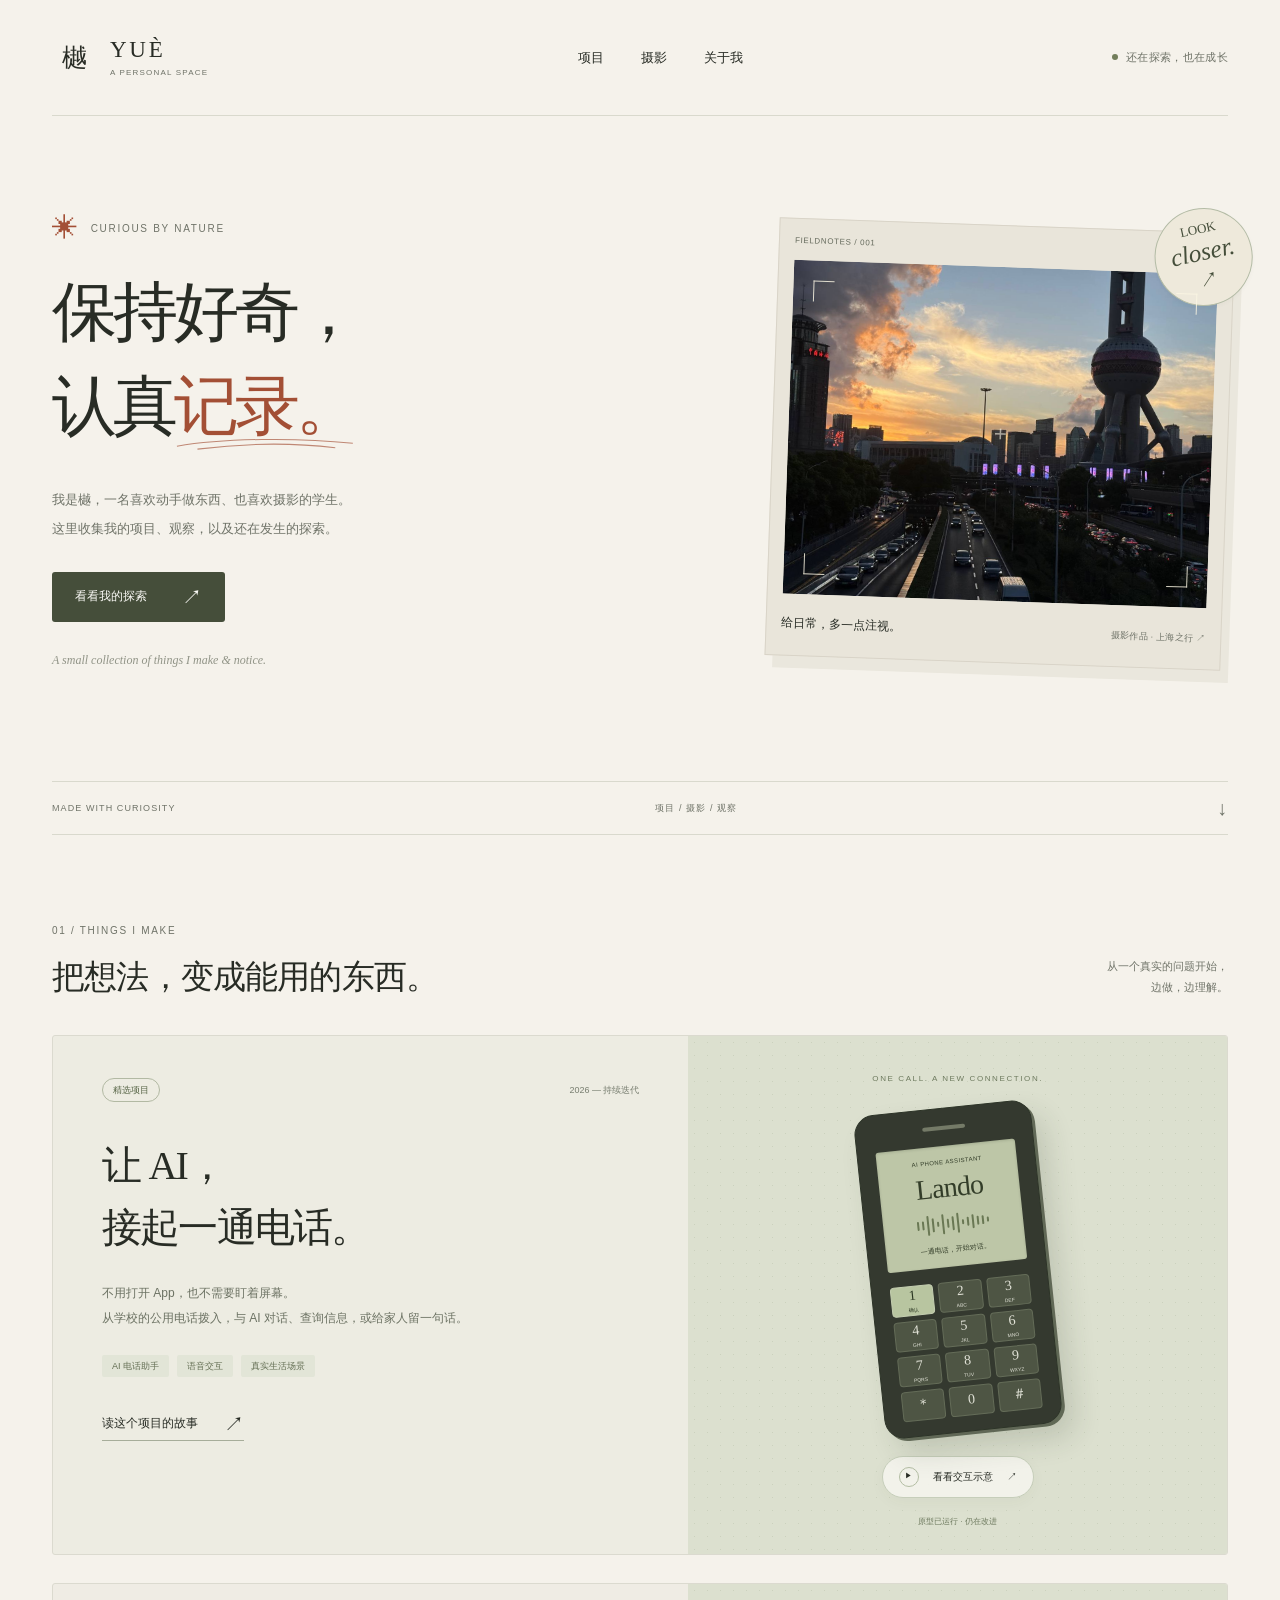
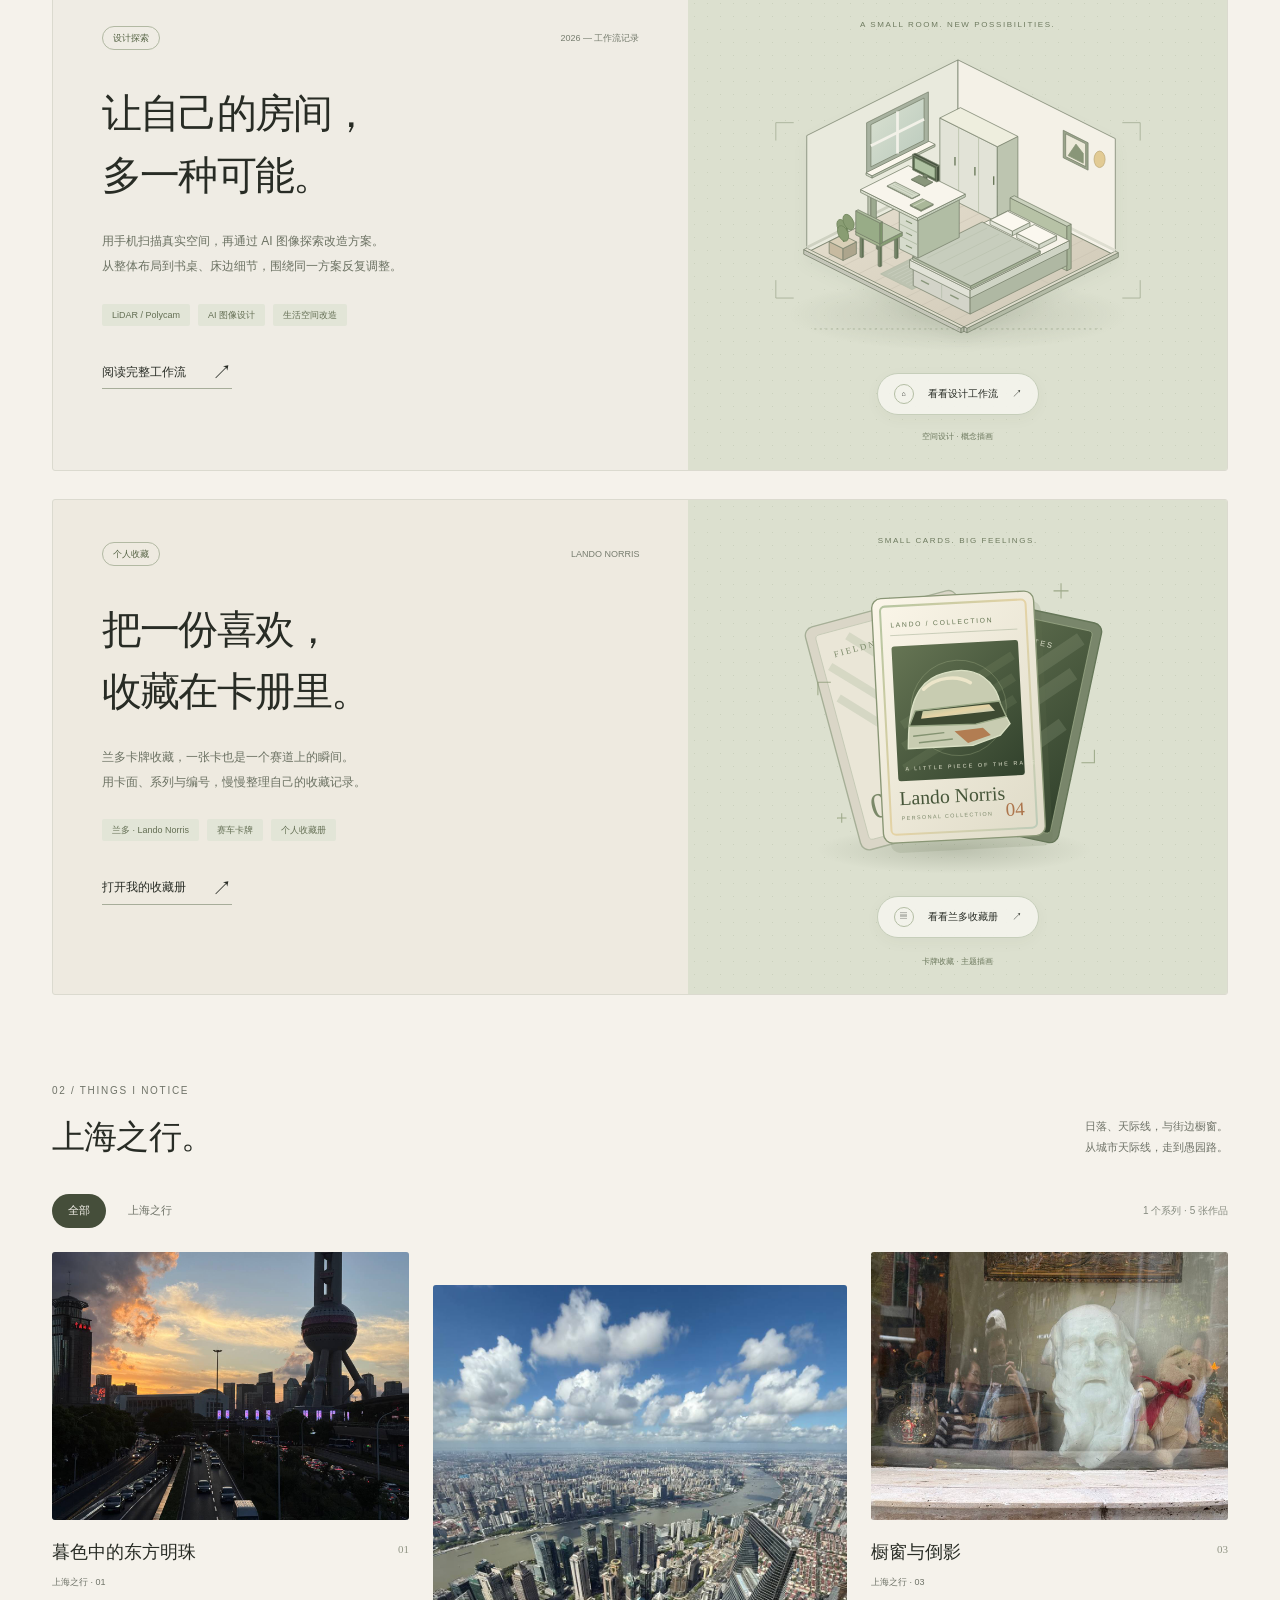
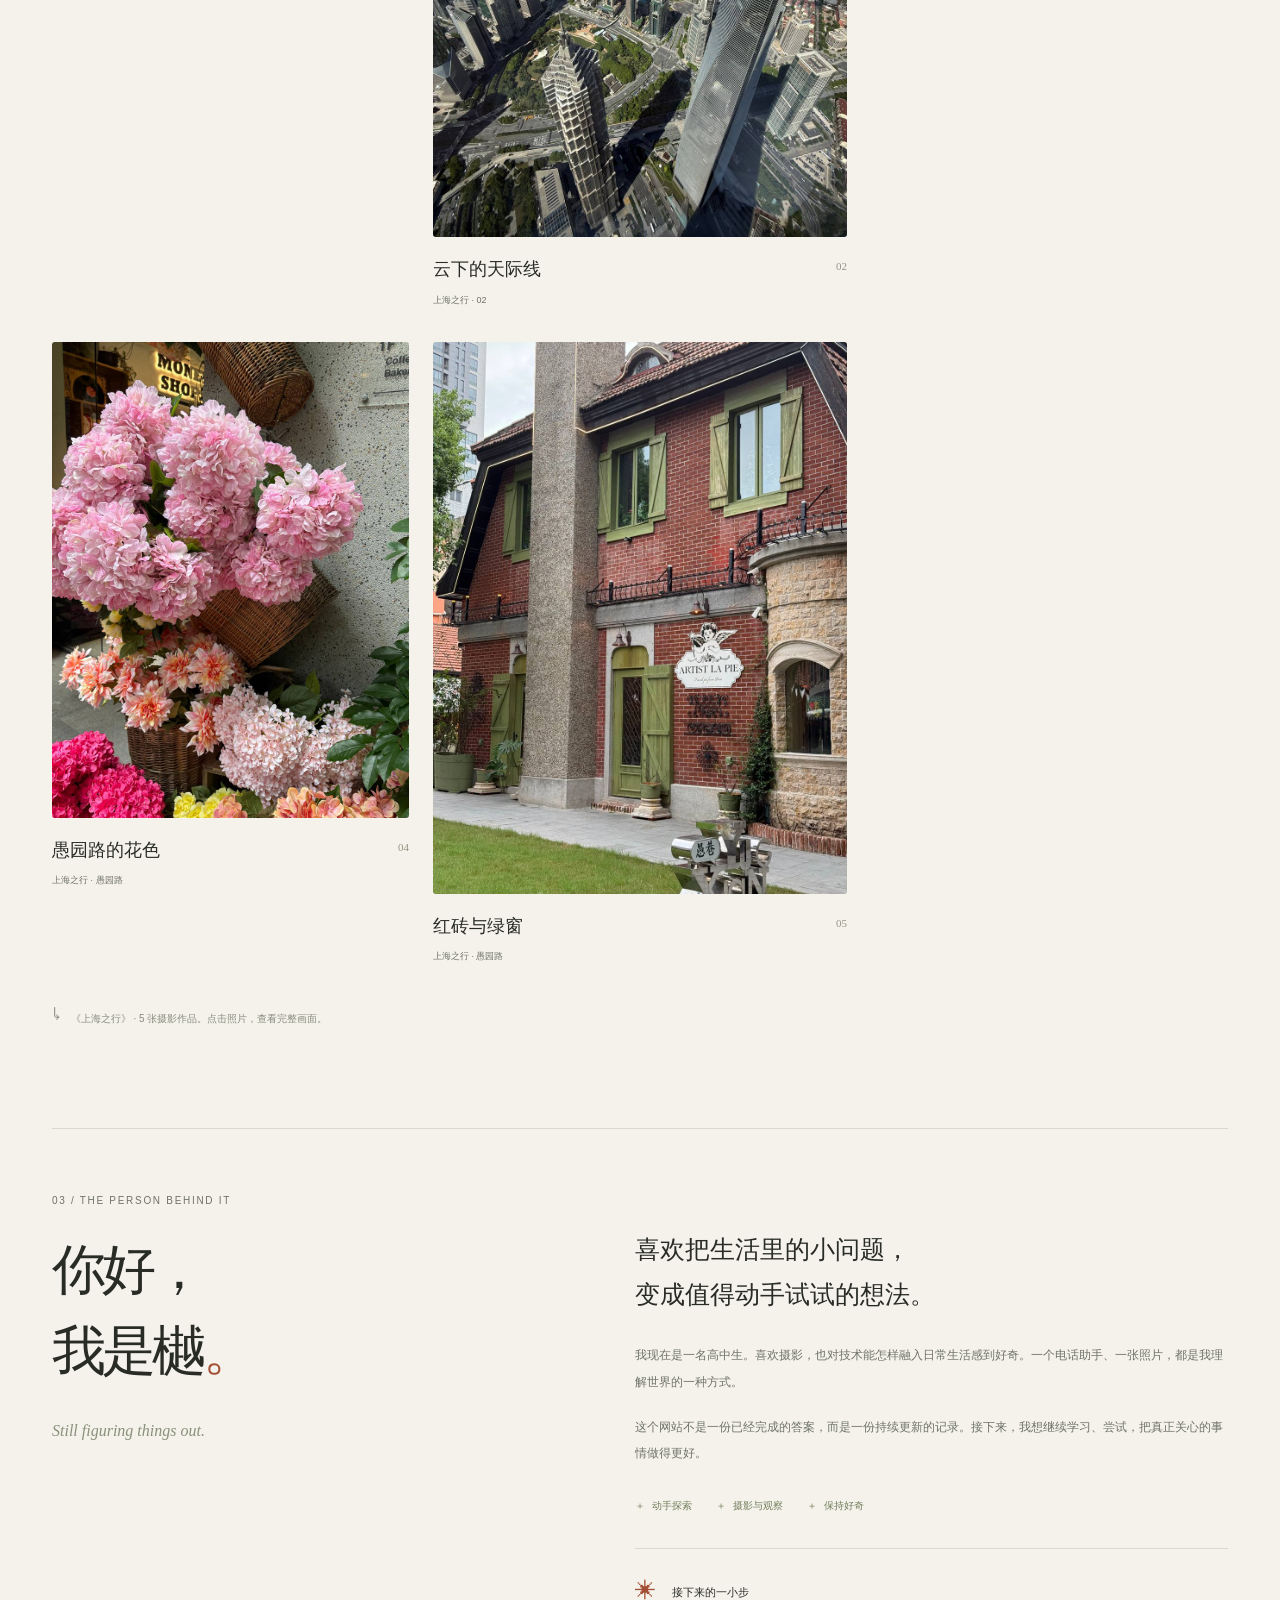
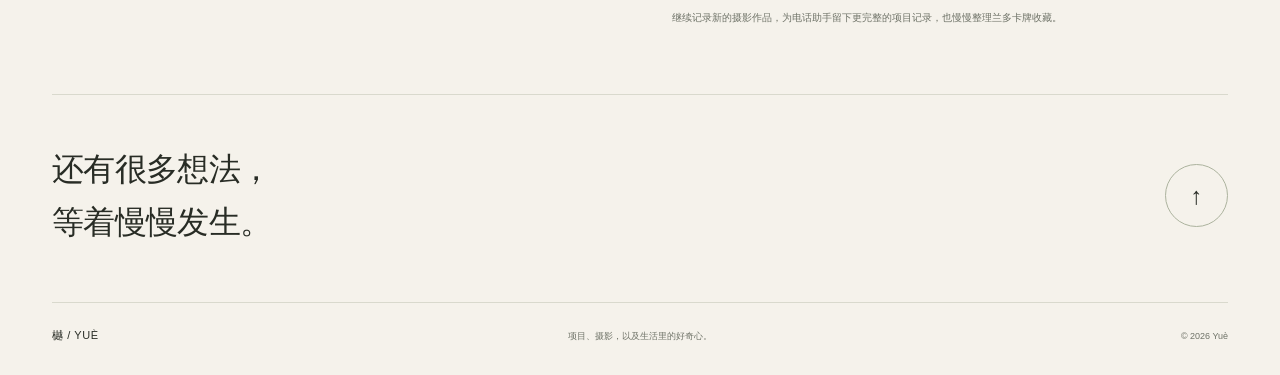
==== index.html @ 499b9a97 "Add Lando trading card collection as third project" ====
<!doctype html>
<html lang="zh-CN">
<head>
  <meta charset="utf-8">
  <meta name="viewport" content="width=device-width, initial-scale=1">
  <meta name="theme-color" content="#f5f2eb">
  <meta name="description" content="樾的个人空间：用技术探索生活，用摄影记录观察。项目、摄影与持续发生的好奇心。">
  <title>樾 Yuè — 项目与观察</title>
  <link rel="icon" type="image/svg+xml" href="assets/mark.svg">
  <link rel="stylesheet" href="styles.css?v=lando-collection-20261001">
  <script src="content.js?v=shanghai-five-20261001" defer></script>
  <script src="app.js?v=shanghai-20261001" defer></script>
</head>
<body>
  <a class="skip-link" href="#main">跳到主要内容</a>
  <header class="site-header wrap">
    <a class="wordmark" href="./" aria-label="樾的首页"><span class="brand-mark" aria-hidden="true">樾</span><span>YUÈ<span class="wordmark-small">A PERSONAL SPACE</span></span></a>
    <nav aria-label="主要导航"><a href="#projects">项目</a><a href="#photography">摄影</a><a href="#about">关于我</a></nav>
    <span class="header-note"><i class="status-dot" aria-hidden="true"></i> 还在探索，也在成长</span>
  </header>
  <main id="main">
    <section class="hero wrap" aria-labelledby="hero-title">
      <div class="hero-copy">
        <p class="eyebrow"><span class="tiny-cross" aria-hidden="true">✳</span> CURIOUS BY NATURE</p>
        <h1 id="hero-title">保持好奇，<br>认真<span class="accent-word">记录。<svg viewBox="0 0 250 18" aria-hidden="true"><path d="M4 12C68 1 168 0 244 8M32 16C102 7 169 8 220 14"/></svg></span></h1>
        <p class="hero-intro">我是<span data-content="name">樾</span>，一名喜欢动手做东西、也喜欢摄影的学生。<br class="desktop-break">这里收集我的项目、观察，以及还在发生的探索。</p>
        <a class="button button-dark" href="#projects">看看我的探索 <span aria-hidden="true">↗</span></a>
        <p class="hero-footnote">A small collection of things I make &amp; notice.</p>
      </div>
      <div class="hero-art" aria-label="上海之行：暮色中的东方明珠摄影作品">
        <div class="art-label"><span>FIELDNOTES / 001</span><span>光 · 声音 · 生活</span></div>
        <div class="art-image"><img src="assets/photos/shanghai-dusk.jpg" alt="落日染亮云层，东方明珠与楼宇呈现暗色轮廓，下方道路上车流穿行。" width="1200" height="900" style="filter:none;object-position:center"><span class="viewfinder corner-tl"></span><span class="viewfinder corner-tr"></span><span class="viewfinder corner-bl"></span><span class="viewfinder corner-br"></span><span class="art-center-cross" aria-hidden="true">+</span></div>
        <div class="art-caption"><span>给日常，多一点注视。</span><a class="small-label" href="#photography" aria-label="查看上海之行摄影系列">摄影作品 · 上海之行 ↗</a></div>
        <span class="art-sticker" aria-hidden="true">LOOK<br><em>closer.</em><span>↗</span></span>
      </div>
    </section>
    <div class="section-divider wrap"><span>MADE WITH CURIOSITY</span><span>项目 / 摄影 / 观察</span><span aria-hidden="true">↓</span></div>

    <section id="projects" class="section wrap" aria-labelledby="projects-title">
      <div class="section-heading"><div><p class="eyebrow">01 / THINGS I MAKE</p><h2 id="projects-title">把想法，变成能用的东西。</h2></div><p class="section-aside">从一个真实的问题开始，<br>边做，边理解。</p></div>
      <article class="project-card">
        <div class="project-copy"><div class="project-topline"><span class="pill">精选项目</span><span class="project-year">2026 — 持续迭代</span></div><h3>让 AI，<br>接起一通电话。</h3><p>不用打开 App，也不需要盯着屏幕。<br>从学校的公用电话拨入，与 AI 对话、查询信息，或给家人留一句话。</p><div class="tag-list"><span>AI 电话助手</span><span>语音交互</span><span>真实生活场景</span></div><a class="text-link" href="phone-assistant.html">读这个项目的故事 <span aria-hidden="true">↗</span></a></div>
        <div class="phone-scene"><span class="scene-note">ONE CALL. A NEW CONNECTION.</span><div class="phone-device" aria-hidden="true"><div class="phone-speaker"></div><div class="phone-display"><span class="device-label">AI PHONE ASSISTANT</span><strong>Lando</strong><div class="waveform"><i></i><i></i><i></i><i></i><i></i><i></i><i></i><i></i><i></i><i></i><i></i><i></i><i></i><i></i><i></i></div><span class="device-status">一通电话，开始对话。</span></div><div class="phone-keypad"><span>1<small>确认</small></span><span>2<small>ABC</small></span><span>3<small>DEF</small></span><span>4<small>GHI</small></span><span>5<small>JKL</small></span><span>6<small>MNO</small></span><span>7<small>PQRS</small></span><span>8<small>TUV</small></span><span>9<small>WXYZ</small></span><span>＊</span><span>0</span><span>＃</span></div></div><button class="demo-trigger" type="button" data-open-demo><span class="play-icon" aria-hidden="true">▶</span> 看看交互示意 <span aria-hidden="true">↗</span></button><span class="scene-bottom">原型已运行 · 仍在改进</span></div>
      </article>
      <article class="project-card room-project" aria-labelledby="room-project-title">
        <div class="project-copy"><div class="project-topline"><span class="pill">设计探索</span><span class="project-year">2026 — 工作流记录</span></div><h3 id="room-project-title">让自己的房间，<br>多一种可能。</h3><p>用手机扫描真实空间，再通过 AI 图像探索改造方案。<br>从整体布局到书桌、床边细节，围绕同一方案反复调整。</p><div class="tag-list"><span>LiDAR / Polycam</span><span>AI 图像设计</span><span>生活空间改造</span></div><a class="text-link" href="room-redesign.html">阅读完整工作流 <span aria-hidden="true">↗</span></a></div>
        <div class="room-scene"><span class="scene-note">A SMALL ROOM. NEW POSSIBILITIES.</span><img class="room-illustration" src="assets/room-study.svg" alt="米白与橄榄绿的立体小房间概念插画，包含床、书桌、窗户和收纳柜" width="640" height="490"><a class="demo-trigger" href="room-redesign.html"><span class="play-icon" aria-hidden="true">⌂</span> 看看设计工作流 <span aria-hidden="true">↗</span></a><span class="scene-bottom">空间设计 · 概念插画</span></div>
      </article>
      <article class="project-card collection-project" aria-labelledby="collection-project-title">
        <div class="project-copy"><div class="project-topline"><span class="pill">个人收藏</span><span class="project-year">LANDO NORRIS</span></div><h3 id="collection-project-title">把一份喜欢，<br>收藏在卡册里。</h3><p>兰多卡牌收藏，一张卡也是一个赛道上的瞬间。<br>用卡面、系列与编号，慢慢整理自己的收藏记录。</p><div class="tag-list"><span>兰多 · Lando Norris</span><span>赛车卡牌</span><span>个人收藏册</span></div><a class="text-link" href="lando-collection.html">打开我的收藏册 <span aria-hidden="true">↗</span></a></div>
        <div class="collection-scene"><span class="scene-note">SMALL CARDS. BIG FEELINGS.</span><img class="collection-illustration" src="assets/card-study.svg" alt="原创兰多收藏主题插画：三张交叠的赛车卡牌与抽象头盔，不是实体卡实拍" width="580" height="500"><a class="demo-trigger" href="lando-collection.html"><span class="play-icon" aria-hidden="true">▤</span> 看看兰多收藏册 <span aria-hidden="true">↗</span></a><span class="scene-bottom">卡牌收藏 · 主题插画</span></div>
      </article>
    </section>

    <section id="photography" class="section wrap" aria-labelledby="photography-title">
      <div class="section-heading"><div><p class="eyebrow">02 / THINGS I NOTICE</p><h2 id="photography-title">上海之行。</h2></div><p class="section-aside">日落、天际线，与街边橱窗。<br>从城市天际线，走到愚园路。</p></div>
      <div class="gallery-toolbar"><div class="filter-list" role="group" aria-label="摄影系列筛选"><button type="button" class="is-active" data-filter="all" aria-pressed="true">全部</button><button type="button" data-filter="shanghai" aria-pressed="false">上海之行</button></div><p class="gallery-status" id="gallery-status" role="status">摄影作品整理中</p></div>
      <div class="preview-tools" hidden><p><strong>试放你的照片</strong><span>仅在当前浏览器预览，不会上传；刷新后恢复已发布的照片。</span></p><button type="button" class="text-link" data-reset-photos>恢复已发布照片 ↺</button></div>
      <div class="gallery" id="photo-gallery"></div>
      <p class="gallery-note"><span aria-hidden="true">↳</span> 《上海之行》 · 5 张摄影作品。点击照片，查看完整画面。</p>
    </section>

    <section id="about" class="section wrap about-section" aria-labelledby="about-title">
      <div class="about-head"><p class="eyebrow">03 / THE PERSON BEHIND IT</p><h2 id="about-title">你好，<br>我是<span data-content="name">樾</span><span class="accent">。</span></h2><span class="about-signature" aria-hidden="true">Still figuring things out.</span></div>
      <div class="about-copy"><p class="about-lead">喜欢把生活里的小问题，<br>变成值得动手试试的想法。</p><p>我现在是一名高中生。喜欢摄影，也对技术能怎样融入日常生活感到好奇。一个电话助手、一张照片，都是我理解世界的一种方式。</p><p>这个网站不是一份已经完成的答案，而是一份持续更新的记录。接下来，我想继续学习、尝试，把真正关心的事情做得更好。</p><div class="interest-list"><span>动手探索</span><span>摄影与观察</span><span>保持好奇</span></div><div class="next-note"><span class="tiny-cross" aria-hidden="true">✳</span><div><strong>接下来的一小步</strong><p>继续记录新的摄影作品，为电话助手留下更完整的项目记录，也慢慢整理兰多卡牌收藏。</p></div></div></div>
    </section>
    <section class="closing wrap" aria-label="结束语"><p>还有很多想法，<br>等着慢慢发生。</p><a class="circle-link" href="#main" aria-label="回到顶部">↑</a></section>
  </main>
  <footer class="site-footer wrap"><a href="./" class="footer-name">樾 / YUÈ</a><p>项目、摄影，以及生活里的好奇心。</p><span>© <span data-year>2026</span> Yuè</span></footer>

  <dialog id="demo-dialog" class="dialog demo-dialog" aria-labelledby="demo-title"><div class="dialog-header"><span class="eyebrow">AN INTERACTION SKETCH</span><button class="icon-button" type="button" data-close-dialog aria-label="关闭交互示意">×</button></div><h2 id="demo-title">一通电话，可以怎么开始？</h2><p class="dialog-intro">以下是编写的交互示意，不是真实通话录音，也不会拨号或发送消息。</p><ol class="demo-steps"><li><span class="step-number">01</span><div><strong>拨入电话</strong><p>接通后，听到 AI 的语音欢迎。</p></div></li><li><span class="step-number">02</span><div><strong>说出你的请求</strong><p>“请帮我给家人留一句话。”</p></div></li><li><span class="step-number">03</span><div><strong>复述，再确认</strong><p>AI 读回拟发送内容，等待按键确认。</p></div></li><li><span class="step-number">04</span><div><strong>把声音，变成连接</strong><p>确认后的留言通过已配置的渠道送达。</p></div></li></ol><a class="button button-dark" href="phone-assistant.html">了解项目与限制 <span aria-hidden="true">↗</span></a></dialog>
  <dialog id="photo-dialog" class="dialog photo-dialog" aria-labelledby="photo-dialog-title"><div class="dialog-header"><h2 id="photo-dialog-title">摄影作品</h2><button class="icon-button" type="button" data-close-dialog aria-label="关闭照片">×</button></div><img id="photo-dialog-image" alt=""><p id="photo-dialog-caption"></p></dialog>
</body>
</html>
---- styles.css ----
@charset "UTF-8";
:root{--paper:#f5f2eb;--ink:#282c25;--muted:#6f7368;--line:#d9d9cd;--olive:#454e3a;--rust:#a34f35;--serif:"Noto Serif CJK SC","Songti SC","STSong",Georgia,serif;--sans:Inter,"Noto Sans CJK SC","PingFang SC","Microsoft YaHei",sans-serif;--radius:3px}
*{box-sizing:border-box}html{scroll-behavior:smooth;scroll-padding-top:28px}body{margin:0;background:var(--paper);color:var(--ink);font-family:var(--sans);font-size:15px;line-height:1.8;-webkit-font-smoothing:antialiased}body.modal-open{overflow:hidden}::selection{background:#d8ddc7;color:#23281e}a{color:inherit;text-decoration:none}button,input{font:inherit}button{color:inherit;cursor:pointer}img{display:block;max-width:100%}button,a{-webkit-tap-highlight-color:transparent}button:focus-visible,a:focus-visible,input:focus-visible{outline:2px solid var(--rust);outline-offset:6px}button:disabled{cursor:default}[hidden]{display:none!important}.wrap{width:min(1200px,calc(100% - 104px));margin-inline:auto}.skip-link{position:fixed;top:8px;left:8px;z-index:50;padding:8px 16px;background:var(--ink);color:white;transform:translateY(-150%)}.skip-link:focus{transform:none}.site-header{height:116px;display:flex;align-items:center;justify-content:space-between;border-bottom:1px solid var(--line);gap:32px}.wordmark{display:flex;align-items:center;gap:13px;font-family:Georgia,serif;font-size:23px;line-height:1.1;letter-spacing:.12em}.brand-mark{display:grid;place-items:center;width:45px;height:45px;border:0;font-family:var(--serif);font-size:25px;letter-spacing:0}.wordmark-small{display:block;font-family:var(--sans);font-size:8px;letter-spacing:.15em;margin-top:7px;color:var(--muted)}nav{display:flex;gap:37px;font-size:13px}nav a{position:relative;padding:8px 0}nav a:hover,nav a[aria-current]{color:var(--rust)}nav a::after{content:"";position:absolute;bottom:1px;left:0;right:0;height:1px;background:currentColor;transform:scaleX(0);transform-origin:left;transition:transform .2s}nav a:hover::after{transform:scaleX(1)}.header-note{font-size:11px;color:var(--muted);letter-spacing:.03em;display:flex;align-items:center;gap:8px}.status-dot{display:inline-block;width:6px;height:6px;border-radius:50%;background:#727e5b;flex-shrink:0}.hero{padding-top:65px;padding-bottom:75px;display:grid;grid-template-columns:1.1fr 1fr;gap:70px;align-items:center;min-height:665px}.eyebrow{font-family:var(--sans);font-size:10px;font-weight:500;letter-spacing:.17em;line-height:1.5;color:var(--muted);margin:0 0 22px}.hero .eyebrow{display:flex;align-items:center;gap:11px}.tiny-cross{font-size:26px;line-height:1;color:var(--rust)}h1,h2,h3,p{margin-top:0}h1,h2,h3{font-weight:400}h1{font-family:var(--serif);font-size:clamp(48px,5.1vw,72px);line-height:1.43;letter-spacing:-.06em;margin:25px 0 25px}.accent-word{position:relative;color:var(--rust);white-space:nowrap}.accent-word svg{position:absolute;left:0;bottom:-11px;width:100%;height:18px;fill:none;stroke:var(--rust);stroke-width:1.4;opacity:.65}.hero-intro{font-size:13px;line-height:2.2;color:var(--muted);margin:33px 0 29px}.button{display:inline-flex;align-items:center;gap:35px;padding:13px 22px;font-size:12px;border:1px solid transparent;border-radius:var(--radius);transition:background .2s,transform .2s}.button:hover{transform:translateY(-2px)}.button-dark{background:var(--olive);color:#fbfaf6}.button-dark:hover{background:#2f3926}.button span{font-size:20px;line-height:1}.hero-footnote{font-family:Georgia,serif;font-style:italic;font-size:12px;color:#919487;margin-top:28px;margin-bottom:0}.hero-art{position:relative;width:100%;max-width:456px;justify-self:end;transform:rotate(2deg);padding:15px 15px 0;background:#e9e5da;border:1px solid #d9d4c8;box-shadow:8px 12px 0 #eae7dd}.art-label{display:flex;justify-content:space-between;padding:0 0 12px;font-size:8px;color:#656a5c;letter-spacing:.08em}.art-image{position:relative;aspect-ratio:1.27;overflow:hidden}.art-image img{width:100%;height:100%;object-fit:cover;object-position:50% 52%;filter:saturate(.8)}.art-caption{display:flex;justify-content:space-between;align-items:center;padding:19px 0 20px;gap:8px;font-size:12px;font-family:var(--serif)}.small-label{font-family:var(--sans);font-size:9px;letter-spacing:.03em;color:var(--muted)}.art-sticker{position:absolute;right:-19px;top:-25px;width:98px;height:98px;background:#eee9db;border:1px solid #b4bca6;border-radius:50%;color:var(--olive);text-align:center;display:flex;align-items:center;justify-content:center;flex-direction:column;font-family:Georgia,serif;font-size:13px;line-height:1.2;transform:rotate(-14deg);box-shadow:0 2px 4px #00000007}.art-sticker em{font-size:25px}.art-sticker>span{margin-top:3px;font-size:19px}.viewfinder{position:absolute;z-index:1;width:21px;height:21px;border-color:#fbf6e3;border-style:solid;border-width:0;opacity:.85}.corner-tl{top:20px;left:20px;border-top-width:1px;border-left-width:1px}.corner-tr{top:20px;right:20px;border-top-width:1px;border-right-width:1px}.corner-bl{bottom:20px;left:20px;border-bottom-width:1px;border-left-width:1px}.corner-br{bottom:20px;right:20px;border-bottom-width:1px;border-right-width:1px}.art-center-cross{position:absolute;left:50%;top:50%;color:#f3eee0;font-weight:200;transform:translate(-50%,-50%);font-size:22px;opacity:.6}.section-divider{display:flex;justify-content:space-between;align-items:center;border-top:1px solid var(--line);border-bottom:1px solid var(--line);padding:16px 0;font-size:9px;letter-spacing:.12em;color:var(--muted)}.section-divider span:last-child{font-size:20px;line-height:1}.section{padding:88px 0 0}.section-heading{display:flex;justify-content:space-between;align-items:flex-end;gap:28px;margin-bottom:32px}.section-heading .eyebrow{margin-bottom:13px}h2{font-family:var(--serif);font-size:clamp(24px,2.6vw,34px);line-height:1.55;letter-spacing:-.025em;margin:0}.section-aside{font-size:11px;line-height:1.9;color:var(--muted);margin:0 0 5px;text-align:right}.project-card{display:grid;grid-template-columns:1.18fr 1fr;border:1px solid #dbdacf;border-radius:var(--radius);overflow:hidden;background:#edece2}.project-copy{padding:42px 49px;display:flex;flex-direction:column;align-items:flex-start}.project-topline{display:flex;justify-content:space-between;align-items:center;width:100%;gap:20px}.pill{font-size:9px;padding:3px 10px;border:1px solid #b2b9a3;color:#556344;border-radius:20px}.project-year{font-size:9px;color:#787e70}.project-copy h3{font-family:var(--serif);font-size:40px;letter-spacing:-.045em;line-height:1.55;margin:33px 0 22px}.project-copy>p{font-size:12px;line-height:2.1;color:#6c7263;margin-bottom:24px}.tag-list{display:flex;flex-wrap:wrap;gap:8px}.tag-list span{font-size:9px;padding:3px 10px;background:#e2e5d7;color:#646f54;border-radius:2px;line-height:1.8}.text-link{font-size:12px;border:0;padding:0 0 5px;background:transparent;border-bottom:1px solid #a7ad9a;display:inline-flex;gap:26px;align-items:center;transition:color .2s}.text-link:hover{color:var(--rust);border-color:var(--rust)}.project-copy .text-link{margin-top:36px}.text-link>span{font-size:20px;line-height:1}.phone-scene{position:relative;display:flex;justify-content:center;align-items:center;flex-direction:column;background:#dce0cf;padding:36px 30px 25px;overflow:hidden;background-image:radial-gradient(#9da88b42 .7px,transparent .7px);background-size:13px 13px}.scene-note{font-size:8px;letter-spacing:.2em;color:#6e7a5f;margin-bottom:21px}.phone-device{width:178px;background:#34392f;border:1px solid #2d3428;border-radius:20px;padding:17px 18px 15px;box-shadow:12px 16px 28px #2c3b2629,3px 3px 0 #69705e;transform:rotate(-6deg)}.phone-speaker{height:4px;width:43px;background:#747a67;margin:0 auto 16px;border-radius:4px}.phone-display{padding:11px 8px 10px;background:#bdc6a7;color:#333d29;border-radius:3px;text-align:center;box-shadow:inset 0 1px 3px #0a170524}.device-label{display:block;font-size:6px;letter-spacing:.07em}.phone-display strong{font-family:Georgia,serif;font-weight:400;font-size:28px;letter-spacing:-.03em;line-height:1.4}.device-status{font-size:7px;display:block;margin-top:8px}.waveform{display:flex;align-items:center;justify-content:center;height:24px;gap:3px;margin-top:5px}.waveform i{width:2px;height:9px;background:#6a7854;border-radius:4px}.waveform i:nth-child(3n){height:20px}.waveform i:nth-child(4n){height:14px}.waveform i:nth-child(5n){height:5px}.phone-keypad{display:grid;grid-template-columns:repeat(3,1fr);gap:5px;margin-top:15px}.phone-keypad>span{display:flex;flex-direction:column;align-items:center;justify-content:center;line-height:1.2;height:30px;color:#e1e2d7;background:#4e5544;border:1px solid #646c58;border-radius:4px;font-family:Georgia,serif;font-size:14px}.phone-keypad>span:first-child{background:#b8c5a0;color:#293521;border-color:#c4ceb0}.phone-keypad small{font-family:var(--sans);font-size:5px;margin-top:2px;color:inherit}.demo-trigger{font-size:10px;display:flex;align-items:center;justify-content:space-between;gap:14px;background:#f4f5ede8;box-shadow:0 4px 15px #4353340a;padding:10px 16px;border:1px solid #c6ceba;border-radius:25px;margin-top:24px;transition:background .2s}.demo-trigger:hover{background:#fffdf7}.play-icon{display:grid;place-items:center;font-size:7px;border:1px solid #b4bea4;border-radius:50%;width:20px;height:20px}.scene-bottom{font-size:8px;color:#6c785d;margin-top:17px}.gallery-toolbar{display:flex;justify-content:space-between;align-items:center;gap:16px;margin-bottom:24px}.filter-list{display:flex;gap:6px}.filter-list button{border:0;background:transparent;padding:7px 16px;border-radius:24px;font-size:11px;color:var(--muted);transition:background .2s}.filter-list button:hover{background:#e4e7da}.filter-list button.is-active{background:var(--olive);color:var(--paper)}.gallery-status{font-size:10px;color:#878c80;margin:0}.gallery{display:grid;grid-template-columns:1fr 1.16fr 1fr;gap:24px;align-items:start}.photo-card:nth-child(2){padding-top:33px}.photo-visual{position:relative;display:block;width:100%;aspect-ratio:4/5;overflow:hidden;border:0;padding:0;border-radius:var(--radius);background:#dfddd2}.photo-card:nth-child(2) .photo-visual{aspect-ratio:1/1.02}.photo-visual:disabled{cursor:default}.photo-visual>img{width:100%;height:100%;object-fit:cover;transition:transform .4s}.photo-visual:not(:disabled):hover>img{transform:scale(1.04)}.photo-placeholder{width:100%;height:100%;position:relative;overflow:hidden}.photo-placeholder::before,.photo-placeholder::after{content:"";position:absolute}.photo-placeholder.city{background:#ddd6c6}.photo-placeholder.city::before{width:45%;height:100%;left:27%;top:0;background:#e9e2d3;transform:skewY(-23deg);box-shadow:55px 40px 0 #969885}.photo-placeholder.city::after{width:100%;height:29%;bottom:0;left:0;background:#bab99e;clip-path:polygon(0 48%,100% 0,100% 100%,0 100%)}.photo-placeholder.everyday{background:#d4cbbd}.photo-placeholder.everyday::before{width:42%;height:57%;left:28%;top:24%;border-radius:50% 50% 9% 9%;background:#eee4d4;box-shadow:30px 28px 0 #b4a992}.photo-placeholder.everyday::after{width:190%;height:31%;left:-20%;top:9%;background:#f0ead533;transform:rotate(-35deg)}.photo-placeholder.journey{background:#cdd2c0}.photo-placeholder.journey::before{height:65%;width:170%;top:42%;left:-25%;background:#9aa78a;border-radius:50% 50% 0 0;transform:rotate(-13deg)}.photo-placeholder.journey::after{height:49%;width:120%;top:69%;left:-5%;background:#768367;border-radius:50% 50% 0 0;transform:rotate(14deg)}.placeholder-label{position:absolute;inset:18px;border:1px solid #fffaf169;display:flex;flex-direction:column;align-items:center;justify-content:center;color:#454a3bcf;z-index:1;text-align:center}.placeholder-label>span:first-child{font-family:Georgia,serif;font-size:46px;font-style:italic;line-height:1.3;font-weight:400}.placeholder-label>span:last-child{font-size:8px;margin-top:9px;letter-spacing:.12em;max-width:90%;padding:3px 8px;background:#eeeee08c}.photo-meta{padding-top:16px;display:flex;justify-content:space-between;gap:16px}.photo-meta h3{font-family:var(--serif);font-size:18px;margin:0 0 6px}.photo-meta p{font-size:9px;color:var(--muted);margin:0}.photo-number{font-family:Georgia,serif;font-size:11px;color:#919585;padding-top:4px}.gallery-note{font-size:10px;color:#878c7d;margin:27px 0 0}.gallery-note>span{font-size:17px;margin-right:7px}.preview-tools{display:flex;align-items:center;justify-content:space-between;border:1px dashed #c1c7b6;background:#ebeede;padding:15px 20px;margin-bottom:24px;gap:20px}.preview-tools p{margin:0;font-size:11px}.preview-tools strong{display:block;font-weight:500}.preview-tools p span{display:block;font-size:10px;color:var(--muted)}.preview-tools button{font-size:10px;flex-shrink:0}.photo-upload{display:block;margin-top:13px;width:100%;padding:8px 12px;border:1px dashed #b6bea8;background:transparent;border-radius:3px;font-size:10px;color:#586749}.photo-upload:hover{background:#e8ecdd}.photo-feedback{font-size:10px;margin-top:7px;color:var(--muted)}.about-section{display:grid;grid-template-columns:1fr 1.18fr;gap:80px;border-top:1px solid var(--line);margin-top:96px;padding-top:64px;padding-bottom:67px}.about-head h2{font-size:54px;line-height:1.5;letter-spacing:-.07em}.accent{color:var(--rust)}.about-signature{font-family:Georgia,serif;font-size:16px;font-style:italic;color:#89917b;display:inline-block;margin-top:25px}.about-copy{padding-top:34px}.about-copy .about-lead{font-family:var(--serif);font-size:25px;line-height:1.8;color:var(--ink);margin-bottom:25px}.about-copy>p{font-size:12px;color:var(--muted);line-height:2.2;margin-bottom:19px}.interest-list{display:flex;flex-wrap:wrap;gap:24px;font-size:10px;color:#707e5b;margin-top:30px}.interest-list span::before{content:"＋";margin-right:7px}.next-note{display:flex;gap:16px;padding-top:28px;border-top:1px solid var(--line);margin-top:33px}.next-note .tiny-cross{font-size:21px;padding-top:3px}.next-note strong{font-size:11px;font-weight:500}.next-note p{font-size:10px;color:var(--muted);margin:5px 0 0}.closing{display:flex;justify-content:space-between;align-items:center;padding:48px 0 54px;border-top:1px solid var(--line)}.closing>p{font-family:var(--serif);font-size:32px;line-height:1.65;letter-spacing:-.02em;margin:0}.circle-link{display:grid;place-items:center;border:1px solid #acb39e;border-radius:50%;width:63px;height:63px;font-size:24px;transition:background .2s}.circle-link:hover{background:#e4e8d9}.site-footer{display:flex;justify-content:space-between;align-items:center;gap:20px;border-top:1px solid var(--line);padding:23px 0 29px;color:var(--muted);font-size:9px}.site-footer p{margin:0}.footer-name{font-size:11px;letter-spacing:.05em;color:var(--ink)}.dialog{border:1px solid var(--line);border-radius:6px;padding:32px;width:min(580px,calc(100% - 32px));max-height:calc(100dvh - 48px);color:var(--ink);background:var(--paper);box-shadow:0 20px 90px #14220b38;overflow:auto}.dialog::backdrop{background:#262a246e;backdrop-filter:blur(4px)}.dialog-header{display:flex;align-items:center;justify-content:space-between;gap:20px;margin-bottom:16px}.dialog-header .eyebrow{margin:0;font-size:9px}.icon-button{display:grid;place-items:center;width:33px;height:33px;border:1px solid #c3c7b8;border-radius:50%;background:transparent;font-family:Arial,sans-serif;font-size:23px;line-height:1;flex-shrink:0}.icon-button:hover{background:#e3e7d8}.dialog h2{font-size:25px}.dialog-intro{font-size:11px;color:var(--muted);line-height:1.9;margin:13px 0 18px}.demo-steps{padding:0;margin:22px 0 29px;list-style:none}.demo-steps li{display:flex;gap:18px;padding:15px 0;border-bottom:1px solid var(--line)}.step-number{font-family:Georgia,serif;font-size:17px;color:var(--rust)}.demo-steps strong{font-size:12px;font-weight:500}.demo-steps p{font-size:11px;color:var(--muted);margin:4px 0 0}.photo-dialog{width:min(1000px,calc(100% - 32px));padding:22px}.photo-dialog h2{font-size:19px}.photo-dialog>img{width:100%;max-height:70dvh;object-fit:contain;background:#e9e8df}.photo-dialog>p{font-size:11px;color:var(--muted);margin:14px 0 0}
/* Project case study */
.case-main{max-width:1120px}.case-back{display:inline-block;color:var(--muted);font-size:11px;margin-top:45px}.case-hero{padding:35px 0 0}.case-hero h1{font-size:clamp(44px,5.9vw,78px);line-height:1.45;margin:22px 0}.case-deck{font-size:17px;color:var(--muted);line-height:2;margin:25px 0 44px}.case-meta{display:grid;grid-template-columns:1fr 1.4fr 1fr;border-top:1px solid var(--line);border-bottom:1px solid var(--line);padding:23px 0;gap:20px}.case-meta>div{display:flex;flex-direction:column;gap:6px}.case-meta span{font-size:9px;letter-spacing:.04em;color:var(--muted)}.case-meta strong{font-size:11px;font-weight:400;display:flex;align-items:center;gap:8px}.case-section{display:grid;grid-template-columns:1fr 1.4fr;gap:90px;padding:64px 0;border-bottom:1px solid var(--line)}.case-section-label .eyebrow{font-size:9px;margin-bottom:16px}.case-section-label h2{font-size:27px}.case-body{padding-top:5px}.case-body>p{font-size:13px;line-height:2.15;color:var(--muted);margin-bottom:20px}.case-body>p:last-child{margin-bottom:0}.case-body .case-lead{font-family:var(--serif);font-size:23px;color:var(--ink);line-height:1.8;margin-bottom:24px}.case-flow-section{padding:62px 0;border-bottom:1px solid var(--line)}.case-flow-section .section-heading{align-items:center}.case-flow-section h2{font-size:28px}.connection-flow{display:grid;grid-template-columns:repeat(5,1fr);gap:15px;padding:0;list-style:none;margin:28px 0 23px}.connection-flow li{position:relative;display:flex;flex-direction:column;padding:22px 18px;background:#eaece1;border:1px solid #d9ddcd;border-radius:3px}.connection-flow li:not(:last-child)::after{content:"→";position:absolute;right:-14px;top:48%;z-index:1;font-size:15px;color:var(--olive);background:var(--paper);border-radius:50%;width:14px;line-height:17px;text-align:center}.flow-icon{font-size:28px;color:var(--olive);height:52px;line-height:1.4}.flow-number{position:absolute;right:16px;top:20px;font-size:9px;color:#8a947a;font-family:Georgia,serif}.connection-flow strong{font-size:13px;font-weight:500;margin-top:12px}.connection-flow p{font-size:9px;color:var(--muted);margin:6px 0 0}.flow-footnote{font-size:10px;color:var(--muted);margin:0}.feature-list{display:flex;flex-direction:column;gap:25px}.feature-list article{display:flex;gap:22px}.feature-list article>span{font-family:Georgia,serif;font-size:14px;color:var(--rust);padding-top:3px}.feature-list h3{font-size:15px;margin:0 0 8px;font-weight:500}.feature-list p{font-size:12px;color:var(--muted);line-height:2;margin:0}.case-reflection{padding:40px;margin:58px 0 0;background:#e4e7d8;border:1px solid #d3dac2;border-radius:3px}.case-reflection h2{font-size:36px;line-height:1.6;margin-bottom:32px}.reflection-columns{display:grid;grid-template-columns:1fr 1fr;gap:35px}.reflection-columns h3{font-size:13px;font-weight:500}.reflection-columns ul{margin:0;padding-left:17px;font-size:11px;color:#68745b;line-height:2.5}.case-end{display:flex;justify-content:space-between;align-items:center;padding:45px 0 64px;gap:25px}.case-end .text-link{font-size:11px}
@media(min-width:1500px){.hero{padding-top:84px;padding-bottom:94px;min-height:700px}}
@media(max-width:1100px){.wrap{width:calc(100% - 72px)}.hero{gap:40px;min-height:605px;padding-top:55px;padding-bottom:60px}.hero h1{font-size:58px}.hero-intro{font-size:12px}.hero-art{max-width:395px}.header-note{font-size:10px}.project-copy{padding:34px}.project-copy h3{font-size:34px}.project-copy>p{font-size:11px}.phone-scene{padding:28px 20px}.about-section{gap:55px}.case-section{gap:50px}.connection-flow li{padding:20px 13px}}
@media(max-width:820px){.wrap{width:calc(100% - 48px)}.site-header{height:93px;gap:24px}.header-note{display:none}.hero{gap:30px;min-height:560px}.hero h1{font-size:48px}.hero-intro{font-size:11px}.desktop-break{display:none}.hero-art{padding:11px 11px 0}.art-label{font-size:7px;gap:5px}.art-caption{font-size:10px;padding:14px 0}.art-caption .small-label{font-size:7px}.art-sticker{width:78px;height:78px;font-size:10px;right:-9px}.art-sticker em{font-size:21px}.hero-footnote{font-size:10px}.project-copy{padding:30px}.project-copy h3{font-size:29px;margin-top:25px}.project-topline{gap:12px}.project-year{font-size:8px}.phone-device{width:156px;padding:13px}.phone-scene{padding:29px 18px}.scene-note{font-size:6px}.project-copy .text-link{font-size:11px}.project-copy>p br{display:none}.gallery{gap:16px}.photo-meta h3{font-size:16px}.photo-meta p{font-size:8px}.about-section{grid-template-columns:1fr 1.2fr;gap:35px}.about-head h2{font-size:43px}.about-copy .about-lead{font-size:21px}.about-copy>p{font-size:11px}.about-signature{font-size:13px}.section{padding-top:70px}.about-section{padding-top:48px}.case-meta{grid-template-columns:1fr 1.3fr 1fr}.case-meta strong{font-size:10px}.case-section{gap:35px;grid-template-columns:1fr 1.4fr}.case-section-label h2{font-size:23px}.case-body>p{font-size:12px}.connection-flow{gap:10px}.connection-flow li{padding:16px 10px}.connection-flow strong{font-size:11px}.connection-flow p{font-size:8px}.flow-number{right:10px;top:16px}.case-reflection{padding:30px}}
@media(max-width:600px){.wrap{width:calc(100% - 40px)}.site-header{height:82px;gap:15px}.wordmark{font-size:20px;gap:9px}.brand-mark{width:35px;height:35px;font-size:21px}.wordmark-small{font-size:6px;margin-top:5px}nav{gap:20px;font-size:11px}.hero{display:flex;flex-direction:column;align-items:stretch;padding:41px 0 46px;gap:40px;min-height:0}.hero .eyebrow{font-size:9px;margin-bottom:20px}.hero h1{font-size:clamp(44px,12vw,62px);line-height:1.5;margin:18px 0 22px}.hero-intro{font-size:12px;line-height:2.1;margin:28px 0 23px}.button{font-size:11px;padding:12px 20px;gap:28px}.hero-footnote{font-size:11px;margin-top:20px}.hero-art{max-width:none;width:calc(100% - 14px);margin-left:4px;align-self:center;transform:rotate(1.5deg);padding:12px 12px 0}.art-image{aspect-ratio:1.45}.art-caption{padding:15px 0;font-size:11px}.art-caption .small-label{font-size:8px}.art-label{font-size:7px;padding-bottom:11px}.art-sticker{right:-13px;top:-17px;width:77px;height:77px}.section-divider{font-size:7px;padding:13px 0;letter-spacing:.09em}.section{padding-top:51px}.section-heading{gap:20px;margin-bottom:25px;align-items:flex-start}.section-heading .eyebrow{font-size:8px;margin-bottom:11px}h2{font-size:24px;line-height:1.7}.section-aside{display:none}.project-card{grid-template-columns:1fr}.project-copy{padding:28px}.project-copy h3{font-size:34px;line-height:1.5;margin:25px 0 19px}.project-copy>p{font-size:12px;line-height:2.1;margin-bottom:20px}.project-copy>p br{display:block}.project-year{font-size:8px}.project-copy .text-link{margin-top:27px}.phone-scene{padding:26px 18px 21px;min-height:362px}.phone-device{width:161px;padding:15px}.phone-display strong{font-size:27px}.scene-note{font-size:7px}.demo-trigger{margin-top:20px}.scene-bottom{margin-top:13px}.gallery-toolbar{margin-bottom:21px;align-items:flex-start}.filter-list{gap:2px}.filter-list button{padding:6px 12px;font-size:10px}.gallery-status{font-size:8px;padding-top:8px;max-width:94px;text-align:right}.gallery{grid-template-columns:1fr;gap:27px}.photo-card:nth-child(2){padding-top:0}.photo-visual,.photo-card:nth-child(2) .photo-visual{aspect-ratio:1.16}.photo-meta{padding-top:13px}.photo-meta h3{font-size:19px}.photo-meta p{font-size:10px}.photo-number{font-size:12px}.placeholder-label>span:first-child{font-size:46px}.gallery-note{font-size:9px;line-height:2;margin-top:22px}.preview-tools{align-items:flex-start;flex-direction:column;gap:11px;padding:13px 15px}.about-section{grid-template-columns:1fr;gap:26px;margin-top:49px;padding-top:39px;padding-bottom:38px}.about-head .eyebrow{font-size:8px}.about-head h2{font-size:44px}.about-signature{font-size:14px;margin-top:17px}.about-copy{padding-top:0}.about-copy .about-lead{font-size:23px;margin-bottom:23px}.about-copy>p{font-size:12px;line-height:2.2}.interest-list{font-size:10px;gap:18px}.next-note{padding-top:24px;margin-top:27px}.next-note p{font-size:10px}.closing{padding:30px 0 35px}.closing>p{font-size:26px}.circle-link{width:48px;height:48px;font-size:20px}.site-footer{flex-wrap:wrap;gap:10px;padding:21px 0 24px;font-size:8px}.site-footer p{order:3;width:100%;font-size:9px}.footer-name{font-size:10px}.dialog{padding:23px}.dialog h2{font-size:22px}.dialog-header{margin-bottom:15px}.dialog-intro{font-size:10px}.demo-steps li{padding:12px 0}.photo-dialog{padding:17px}.photo-dialog h2{font-size:18px}.case-back{margin-top:29px;font-size:10px}.case-hero{padding-top:30px}.case-hero .eyebrow{font-size:8px}.case-hero h1{font-size:46px;line-height:1.5}.case-deck{font-size:13px;margin:25px 0 31px}.case-meta{grid-template-columns:1fr;gap:17px;padding:22px 0}.case-meta>div{flex-direction:row;gap:18px;align-items:center}.case-meta span{width:31px}.case-meta strong{font-size:10px}.case-section{grid-template-columns:1fr;gap:27px;padding:39px 0}.case-section-label .eyebrow{font-size:8px;margin-bottom:12px}.case-section-label h2{font-size:24px}.case-body{padding-top:0}.case-body .case-lead{font-size:22px}.case-body>p{font-size:12px}.case-flow-section{padding:39px 0}.case-flow-section h2{font-size:24px}.case-flow-section .section-heading>.small-label{display:none}.connection-flow{grid-template-columns:1fr;gap:12px;margin-top:23px}.connection-flow li{padding:15px 19px;display:grid;grid-template-columns:42px 1fr;gap:1px 15px;align-items:center}.flow-icon{grid-row:1/3;height:auto;font-size:27px;text-align:center}.connection-flow strong{font-size:12px;margin:0}.connection-flow p{font-size:10px;margin:0}.flow-number{right:17px;top:17px}.connection-flow li:not(:last-child)::after{content:"↓";right:auto;left:38px;top:auto;bottom:-14px;font-size:12px;line-height:14px}.flow-footnote{font-size:10px;line-height:2}.feature-list{gap:24px}.feature-list article{gap:17px}.feature-list h3{font-size:14px}.feature-list p{font-size:11px}.case-reflection{padding:25px;margin:36px 0 0}.case-reflection .eyebrow{font-size:8px}.case-reflection h2{font-size:27px;margin-bottom:25px}.reflection-columns{grid-template-columns:1fr;gap:28px}.reflection-columns h3{font-size:12px;margin-bottom:10px}.reflection-columns ul{font-size:11px}.case-end{flex-direction:column;align-items:flex-start;padding:35px 0 42px;gap:24px}}
@media(prefers-reduced-motion:reduce){html{scroll-behavior:auto}*,*::before,*::after{transition:none!important;animation:none!important}}
/* Keep the untransformed sticker box inside the narrow-screen viewport too. */
@media(max-width:600px){.hero-art .art-sticker{right:0}}

/* Published photographs retain the original landscape/portrait framing. */
.photo-visual.photo-original-ratio>img{object-fit:contain}.photo-visual.photo-original-ratio:hover>img{transform:none}

/* Room redesign: a project illustration in the same visual language as the phone. */
.room-project{margin-top:28px;background:#efece4}.room-scene{display:flex;flex-direction:column;justify-content:center;align-items:center;overflow:hidden;padding:34px 20px 25px;background:#dce0cf;background-image:radial-gradient(#9da88b42 .7px,transparent .7px);background-size:13px 13px}.room-scene .scene-note{margin-bottom:4px;text-align:center}.room-illustration{width:100%;max-width:440px;height:auto;filter:drop-shadow(0 7px 7px #3445250b)}.room-scene .demo-trigger{margin-top:0}.room-scene .scene-bottom{margin-top:15px}
.workflow-actions{padding:30px 0;border-bottom:1px solid var(--line)}.workflow-actions p{margin:15px 0 0;font-size:11px;color:var(--muted)}.workflow-layout{display:grid;grid-template-columns:230px minmax(0,1fr);gap:64px;padding-top:52px}.workflow-toc{align-self:start;position:sticky;top:30px}.workflow-toc .eyebrow{margin-bottom:12px}.workflow-toc h2{font-size:22px}.workflow-toc ol{padding-left:20px;margin-top:22px;color:var(--muted);font-size:11px;line-height:2}.workflow-toc li{margin-bottom:10px;padding-left:5px}.workflow-toc a:hover{color:var(--rust);text-decoration:underline;text-underline-offset:4px}.workflow-article{min-width:0}.workflow-section{padding:0 0 35px;margin-bottom:35px;border-bottom:1px solid var(--line);overflow-wrap:anywhere}.workflow-section:last-child{margin-bottom:0}.workflow-section h2{font-size:26px;margin-bottom:23px;scroll-margin-top:28px}.workflow-section h3{font-size:16px;font-weight:500;margin:28px 0 12px}.workflow-section p,.workflow-section li{font-size:13px;line-height:2.1;color:var(--muted)}.workflow-section strong{color:var(--ink);font-weight:500}.workflow-section ul,.workflow-section ol{padding-left:23px;margin:15px 0 24px}.workflow-section li{margin-bottom:7px}.workflow-section blockquote{margin:20px 0;padding:18px 22px;background:#e8eadf;border-left:2px solid #9ca889}.workflow-section blockquote p{margin:0;color:var(--olive)}.workflow-table{overflow-x:auto;margin:22px 0}.workflow-table table{width:100%;border-collapse:collapse;font-size:12px;text-align:left}.workflow-table th,.workflow-table td{padding:12px 14px;border-bottom:1px solid var(--line);vertical-align:top}.workflow-table th{background:#e8eadf;font-weight:500}.workflow-table td{color:var(--muted)}
@media(max-width:820px){.workflow-layout{grid-template-columns:180px minmax(0,1fr);gap:32px}.room-scene{padding:30px 16px 24px}.room-scene .scene-note{font-size:7px}}
@media(max-width:600px){.room-project{margin-top:22px}.room-scene{padding:29px 12px 23px;min-height:340px}.room-illustration{max-width:370px}.room-scene .demo-trigger{margin-top:6px}.workflow-layout{grid-template-columns:1fr;gap:34px;padding-top:32px}.workflow-toc{position:static;border-bottom:1px solid var(--line);padding-bottom:20px}.workflow-toc ol{columns:2;column-gap:25px}.workflow-toc li{break-inside:avoid}.workflow-section h2{font-size:23px}.workflow-section p,.workflow-section li{font-size:12px}.workflow-section blockquote{padding:15px 17px}.workflow-actions .text-link{font-size:11px;gap:10px}.workflow-table th,.workflow-table td{padding:10px 8px;font-size:11px}}

/* A personal collection album, with an original illustration rather than invented holdings. */
.collection-project{margin-top:28px;background:#eeeae0}.collection-scene{display:flex;flex-direction:column;align-items:center;justify-content:center;padding:34px 20px 25px;overflow:hidden;background:#dce0cf;background-image:radial-gradient(#9da88b42 .7px,transparent .7px);background-size:13px 13px}.collection-scene .scene-note{margin-bottom:4px;text-align:center}.collection-illustration{width:100%;max-width:395px;height:auto}.collection-scene .demo-trigger{margin-top:3px}.collection-cover{display:grid;grid-template-columns:1fr 1fr;gap:70px;align-items:center;padding:55px 0;border-bottom:1px solid var(--line)}.collection-cover-art{background:#e2e6d8;padding:28px 16px 22px;display:flex;flex-direction:column;align-items:center;border-radius:var(--radius)}.collection-cover-art img{width:100%;max-width:400px;height:auto}.collection-cover-art .small-label{margin-top:10px}.collection-cover-copy h2{font-size:31px;margin-bottom:24px}.collection-cover-copy>p:not(.eyebrow){font-size:13px;color:var(--muted);line-height:2.1}.collection-cover-copy .collection-publishing-note{font-size:11px!important;border-top:1px solid var(--line);padding-top:20px;margin-top:25px}.collection-notes{padding:54px 0;border-bottom:1px solid var(--line)}.collection-notes>.eyebrow{margin-bottom:15px}.collection-fields{display:grid;grid-template-columns:repeat(3,minmax(0,1fr));gap:28px;margin-top:32px}.collection-fields article{padding:23px;background:#e9ebdf;border:1px solid #d9ddcf;border-radius:var(--radius)}.collection-fields article>span{font-size:9px;letter-spacing:.1em;color:var(--muted)}.collection-fields h3{font-family:var(--serif);font-size:20px;margin:18px 0 12px}.collection-fields p{font-size:12px;color:var(--muted);margin:0;line-height:2}
@media(max-width:820px){.collection-cover{gap:35px}.collection-cover-copy h2{font-size:25px}.collection-fields{gap:16px}.collection-fields article{padding:18px}.collection-fields h3{font-size:18px}}
@media(max-width:600px){.collection-project{margin-top:22px}.collection-scene{padding:28px 18px 23px}.collection-scene .scene-note{font-size:7px}.collection-illustration{max-width:320px}.collection-cover{grid-template-columns:1fr;gap:32px;padding:35px 0}.collection-cover-art{padding:18px 12px 20px}.collection-cover-art img{max-width:330px}.collection-cover-copy h2{font-size:26px}.collection-cover-copy>p:not(.eyebrow){font-size:12px}.collection-notes{padding:35px 0}.collection-fields{grid-template-columns:1fr;gap:15px;margin-top:25px}.collection-fields article{padding:22px}.collection-fields h3{font-size:21px;margin:13px 0 10px}}
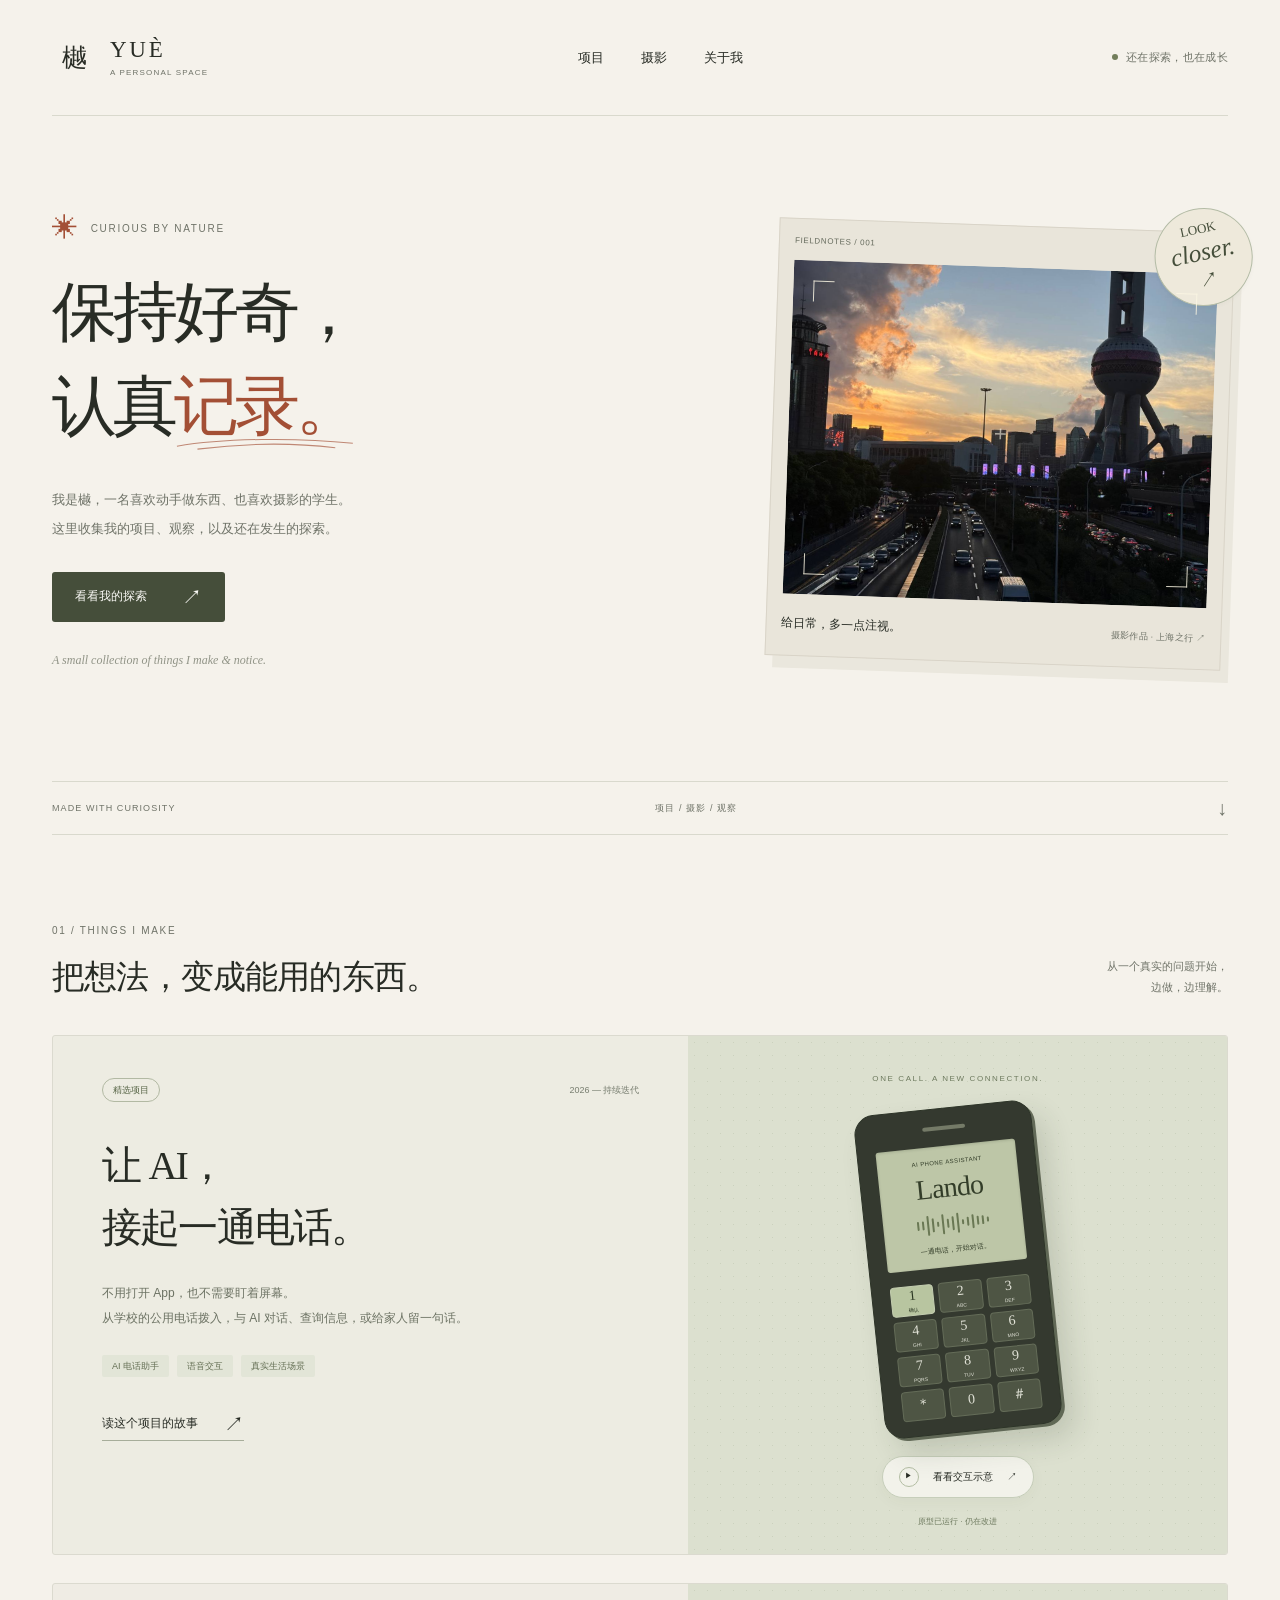
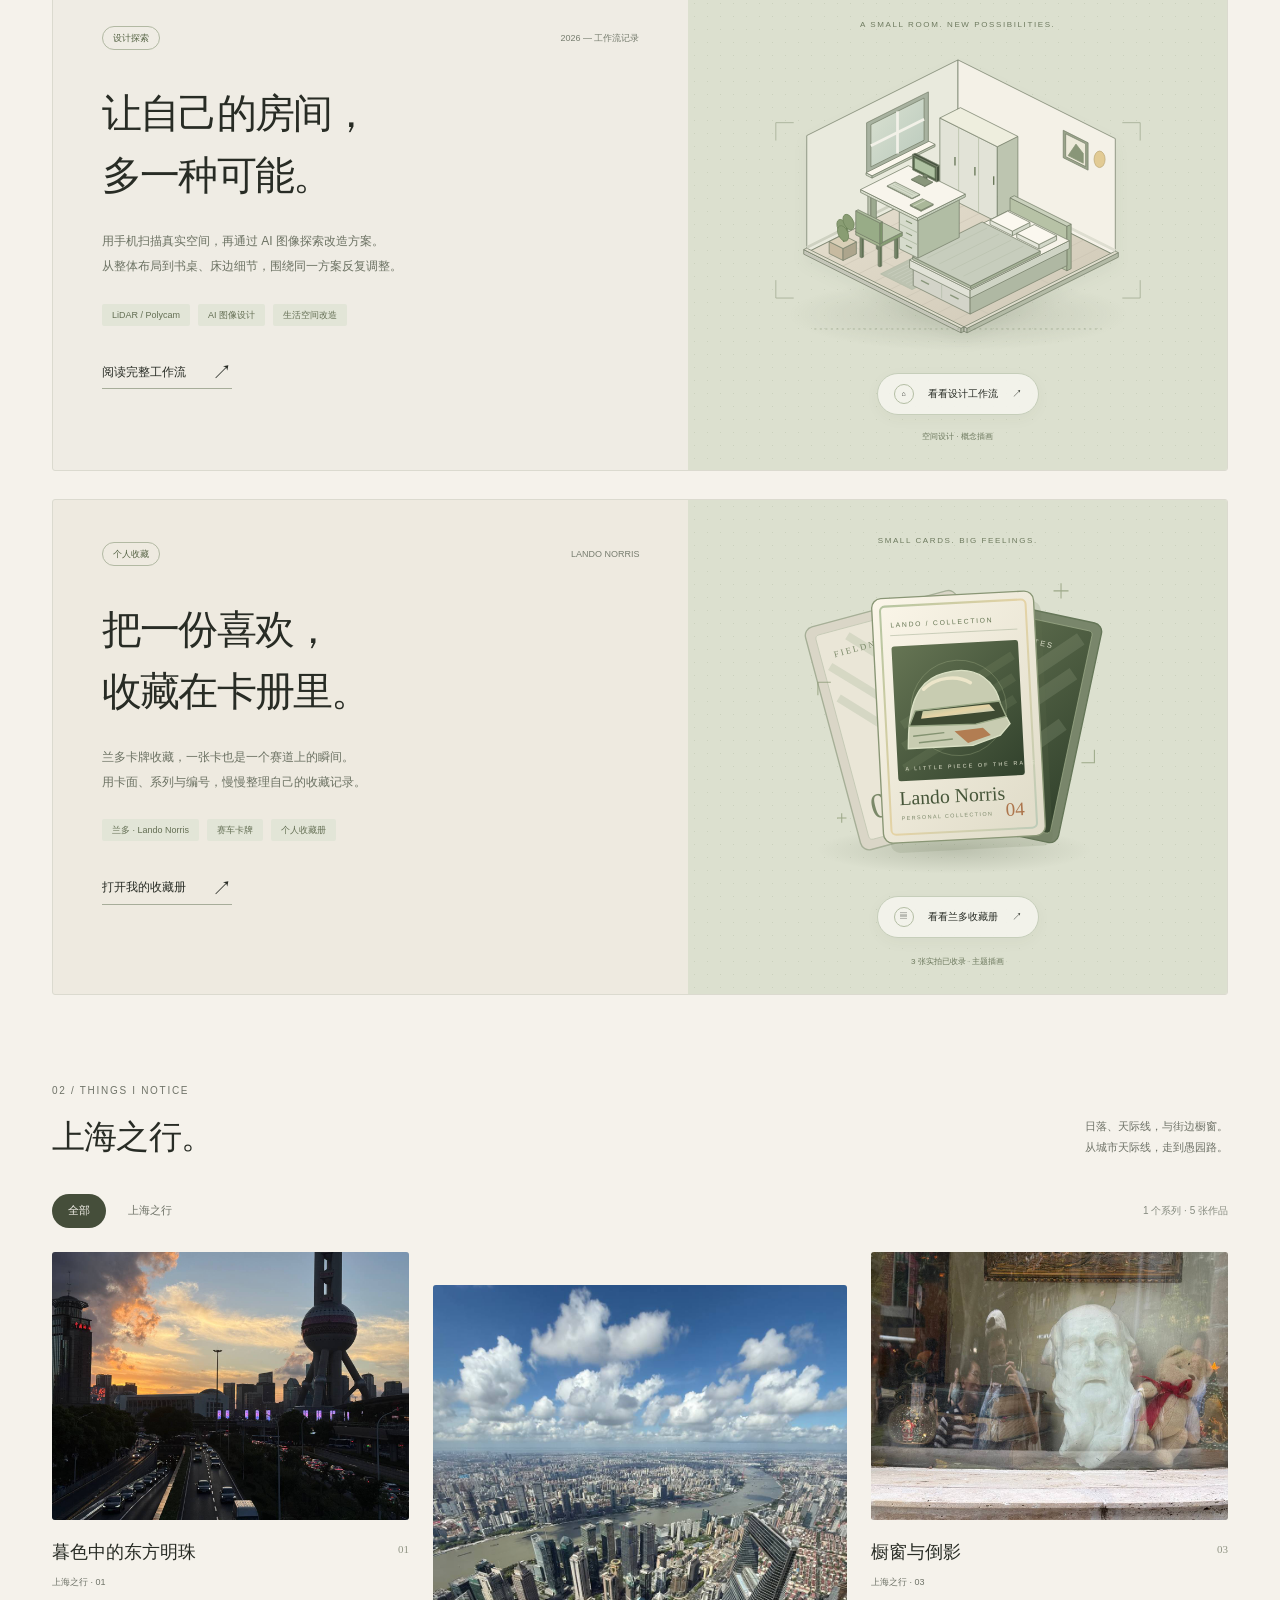
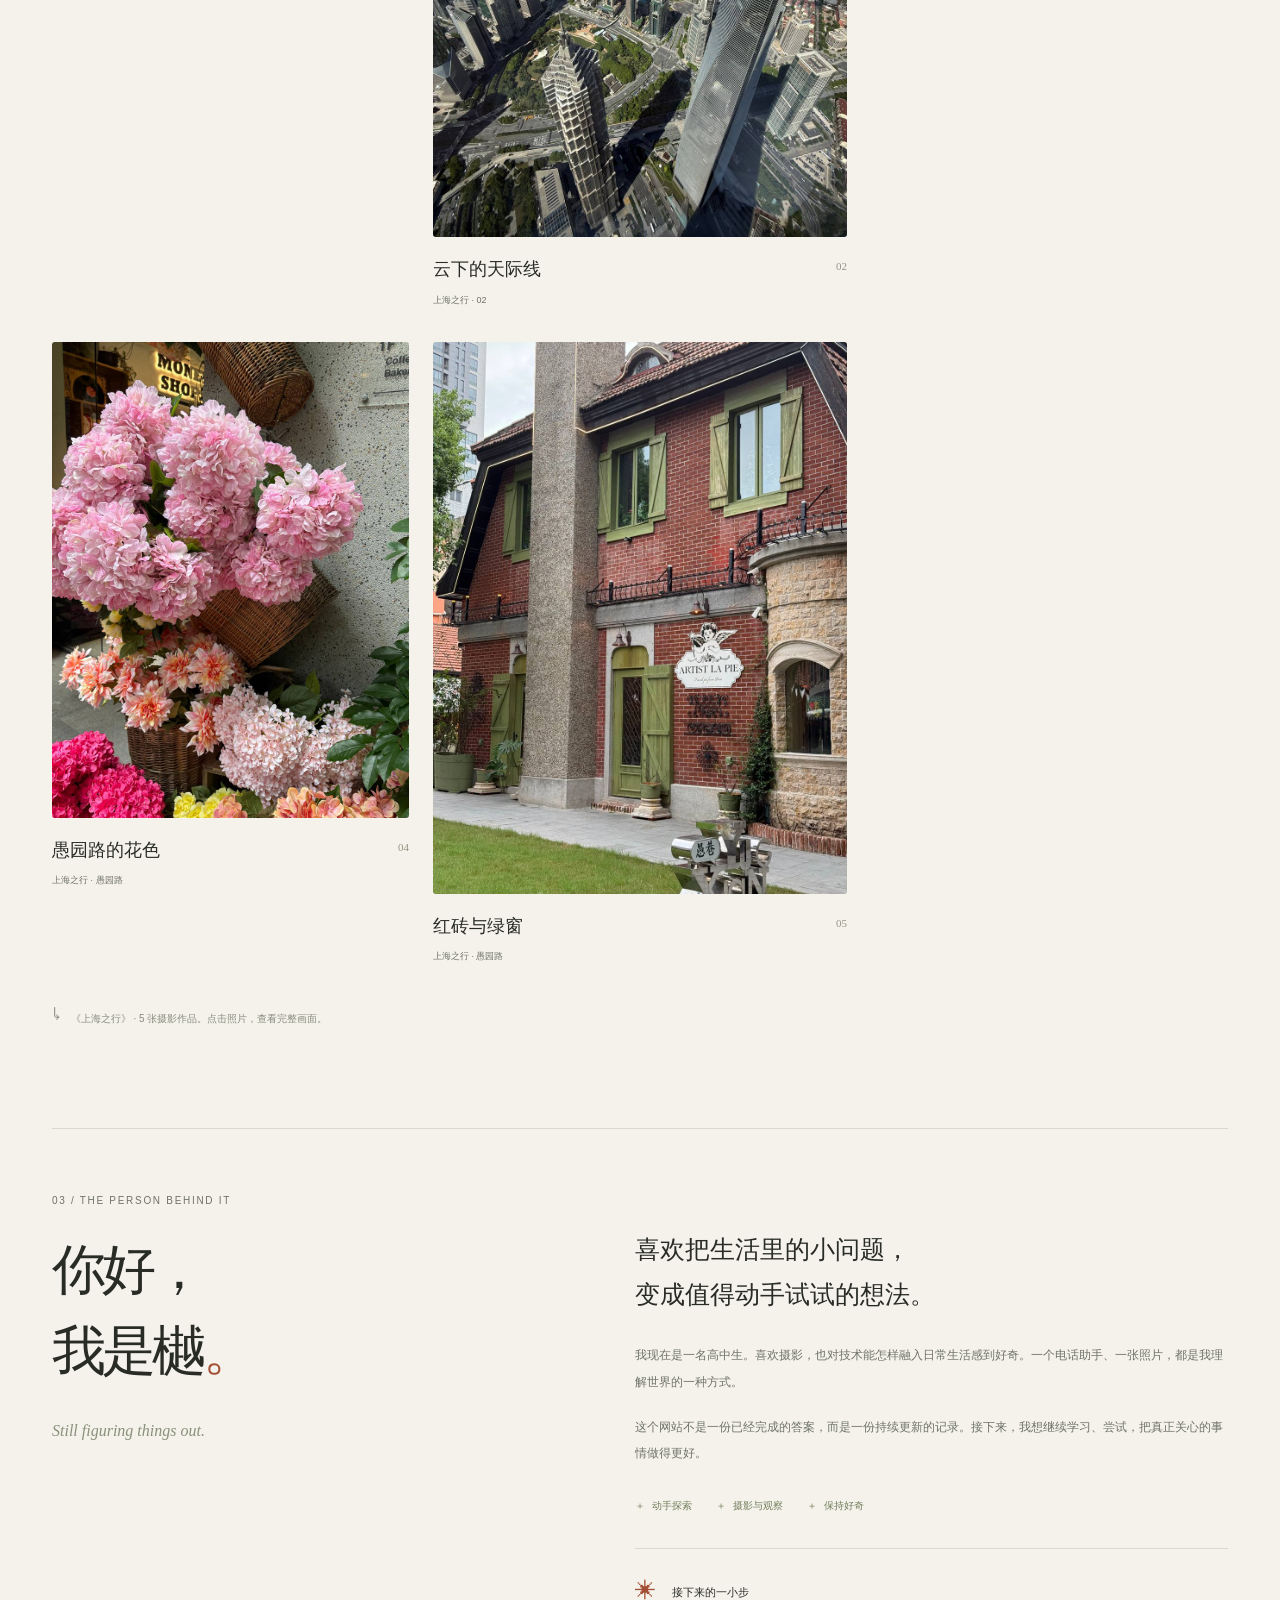
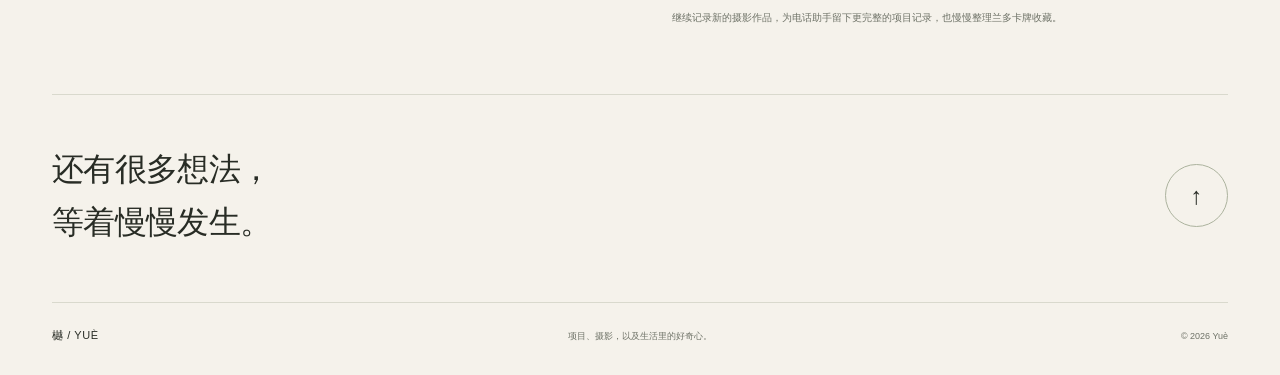
==== commit ed85ef4c: "Add three card photo crops and sourced tentative parallel descriptions" ====
--- a/index.html
+++ b/index.html
@@ -7,7 +7,7 @@
   <meta name="description" content="樾的个人空间：用技术探索生活，用摄影记录观察。项目、摄影与持续发生的好奇心。">
   <title>樾 Yuè — 项目与观察</title>
   <link rel="icon" type="image/svg+xml" href="assets/mark.svg">
-  <link rel="stylesheet" href="styles.css?v=lando-collection-20261001">
+  <link rel="stylesheet" href="styles.css?v=card-experiment-20261001">
   <script src="content.js?v=shanghai-five-20261001" defer></script>
   <script src="app.js?v=shanghai-20261001" defer></script>
 </head>
@@ -48,7 +48,7 @@
       </article>
       <article class="project-card collection-project" aria-labelledby="collection-project-title">
         <div class="project-copy"><div class="project-topline"><span class="pill">个人收藏</span><span class="project-year">LANDO NORRIS</span></div><h3 id="collection-project-title">把一份喜欢，<br>收藏在卡册里。</h3><p>兰多卡牌收藏，一张卡也是一个赛道上的瞬间。<br>用卡面、系列与编号，慢慢整理自己的收藏记录。</p><div class="tag-list"><span>兰多 · Lando Norris</span><span>赛车卡牌</span><span>个人收藏册</span></div><a class="text-link" href="lando-collection.html">打开我的收藏册 <span aria-hidden="true">↗</span></a></div>
-        <div class="collection-scene"><span class="scene-note">SMALL CARDS. BIG FEELINGS.</span><img class="collection-illustration" src="assets/card-study.svg" alt="原创兰多收藏主题插画：三张交叠的赛车卡牌与抽象头盔，不是实体卡实拍" width="580" height="500"><a class="demo-trigger" href="lando-collection.html"><span class="play-icon" aria-hidden="true">▤</span> 看看兰多收藏册 <span aria-hidden="true">↗</span></a><span class="scene-bottom">卡牌收藏 · 主题插画</span></div>
+        <div class="collection-scene"><span class="scene-note">SMALL CARDS. BIG FEELINGS.</span><img class="collection-illustration" src="assets/card-study.svg" alt="原创兰多收藏主题插画：三张交叠的赛车卡牌与抽象头盔，不是实体卡实拍" width="580" height="500"><a class="demo-trigger" href="lando-collection.html"><span class="play-icon" aria-hidden="true">▤</span> 看看兰多收藏册 <span aria-hidden="true">↗</span></a><span class="scene-bottom">3 张实拍已收录 · 主题插画</span></div>
       </article>
     </section>
 
--- a/styles.css
+++ b/styles.css
@@ -24,3 +24,8 @@
 .collection-project{margin-top:28px;background:#eeeae0}.collection-scene{display:flex;flex-direction:column;align-items:center;justify-content:center;padding:34px 20px 25px;overflow:hidden;background:#dce0cf;background-image:radial-gradient(#9da88b42 .7px,transparent .7px);background-size:13px 13px}.collection-scene .scene-note{margin-bottom:4px;text-align:center}.collection-illustration{width:100%;max-width:395px;height:auto}.collection-scene .demo-trigger{margin-top:3px}.collection-cover{display:grid;grid-template-columns:1fr 1fr;gap:70px;align-items:center;padding:55px 0;border-bottom:1px solid var(--line)}.collection-cover-art{background:#e2e6d8;padding:28px 16px 22px;display:flex;flex-direction:column;align-items:center;border-radius:var(--radius)}.collection-cover-art img{width:100%;max-width:400px;height:auto}.collection-cover-art .small-label{margin-top:10px}.collection-cover-copy h2{font-size:31px;margin-bottom:24px}.collection-cover-copy>p:not(.eyebrow){font-size:13px;color:var(--muted);line-height:2.1}.collection-cover-copy .collection-publishing-note{font-size:11px!important;border-top:1px solid var(--line);padding-top:20px;margin-top:25px}.collection-notes{padding:54px 0;border-bottom:1px solid var(--line)}.collection-notes>.eyebrow{margin-bottom:15px}.collection-fields{display:grid;grid-template-columns:repeat(3,minmax(0,1fr));gap:28px;margin-top:32px}.collection-fields article{padding:23px;background:#e9ebdf;border:1px solid #d9ddcf;border-radius:var(--radius)}.collection-fields article>span{font-size:9px;letter-spacing:.1em;color:var(--muted)}.collection-fields h3{font-family:var(--serif);font-size:20px;margin:18px 0 12px}.collection-fields p{font-size:12px;color:var(--muted);margin:0;line-height:2}
 @media(max-width:820px){.collection-cover{gap:35px}.collection-cover-copy h2{font-size:25px}.collection-fields{gap:16px}.collection-fields article{padding:18px}.collection-fields h3{font-size:18px}}
 @media(max-width:600px){.collection-project{margin-top:22px}.collection-scene{padding:28px 18px 23px}.collection-scene .scene-note{font-size:7px}.collection-illustration{max-width:320px}.collection-cover{grid-template-columns:1fr;gap:32px;padding:35px 0}.collection-cover-art{padding:18px 12px 20px}.collection-cover-art img{max-width:330px}.collection-cover-copy h2{font-size:26px}.collection-cover-copy>p:not(.eyebrow){font-size:12px}.collection-notes{padding:35px 0}.collection-fields{grid-template-columns:1fr;gap:15px;margin-top:25px}.collection-fields article{padding:22px}.collection-fields h3{font-size:21px;margin:13px 0 10px}}
+
+/* Real card fronts: keep the complete crop and separate tentative attribution. */
+.collection-display{padding:54px 0;border-bottom:1px solid var(--line)}.collection-display-note{font-size:12px;color:var(--muted);max-width:740px;line-height:2.1;margin-bottom:30px}.collectible-grid{display:grid;grid-template-columns:repeat(3,minmax(0,1fr));gap:24px;align-items:start}.collectible-card{min-width:0;border:1px solid var(--line);border-radius:var(--radius);overflow:hidden;background:#f1eee6}.card-zoom{display:block;position:relative;width:100%;border:0;padding:18px;background:#e2e5d9}.card-zoom img{width:100%;height:auto;aspect-ratio:5/7;object-fit:contain;box-shadow:0 5px 15px #35452922}.card-zoom-label{display:block;margin-top:14px;font-size:10px;color:var(--olive)}.collectible-copy{padding:23px}.collectible-copy .eyebrow{font-size:8px;margin-bottom:12px}.collectible-copy h3{font-family:var(--serif);font-size:22px;line-height:1.65;margin-bottom:12px}.card-identification{display:inline-block;padding:3px 9px;border:1px solid #c8c8b4;border-radius:20px;font-size:9px;color:#79765c}.collectible-copy dl{margin:22px 0;font-size:11px;line-height:1.8}.collectible-copy dl>div{display:grid;grid-template-columns:32px minmax(0,1fr);gap:10px;margin-bottom:10px}.collectible-copy dt{color:var(--muted)}.collectible-copy dd{margin:0;overflow-wrap:anywhere}.card-story{font-size:12px;line-height:2.1;color:var(--muted);margin-bottom:19px}.card-detail-note{border-top:1px solid var(--line);padding-top:16px;font-size:10px;line-height:2;color:var(--muted)}.collectible-copy .text-link{font-size:10px;margin-top:8px}.card-sources{font-size:9px;color:var(--muted);line-height:2;margin:18px 0 0}.card-sources a{text-decoration:underline;text-underline-offset:3px}.collection-download{display:flex;align-items:center;gap:25px;flex-wrap:wrap;margin-top:30px}
+@media(max-width:820px){.collectible-grid{gap:15px}.collectible-copy{padding:17px}.collectible-copy h3{font-size:19px}.card-zoom{padding:12px}}
+@media(max-width:600px){.collection-display{padding:36px 0}.collectible-grid{grid-template-columns:1fr;gap:26px}.collectible-copy{padding:24px}.collectible-copy h3{font-size:24px}.card-zoom{padding:22px}.collectible-copy dl{font-size:12px}.card-story{font-size:12px}.collection-display .section-heading>.small-label{display:none}.collection-download{gap:16px}.collection-download>.small-label{font-size:9px;line-height:2}}
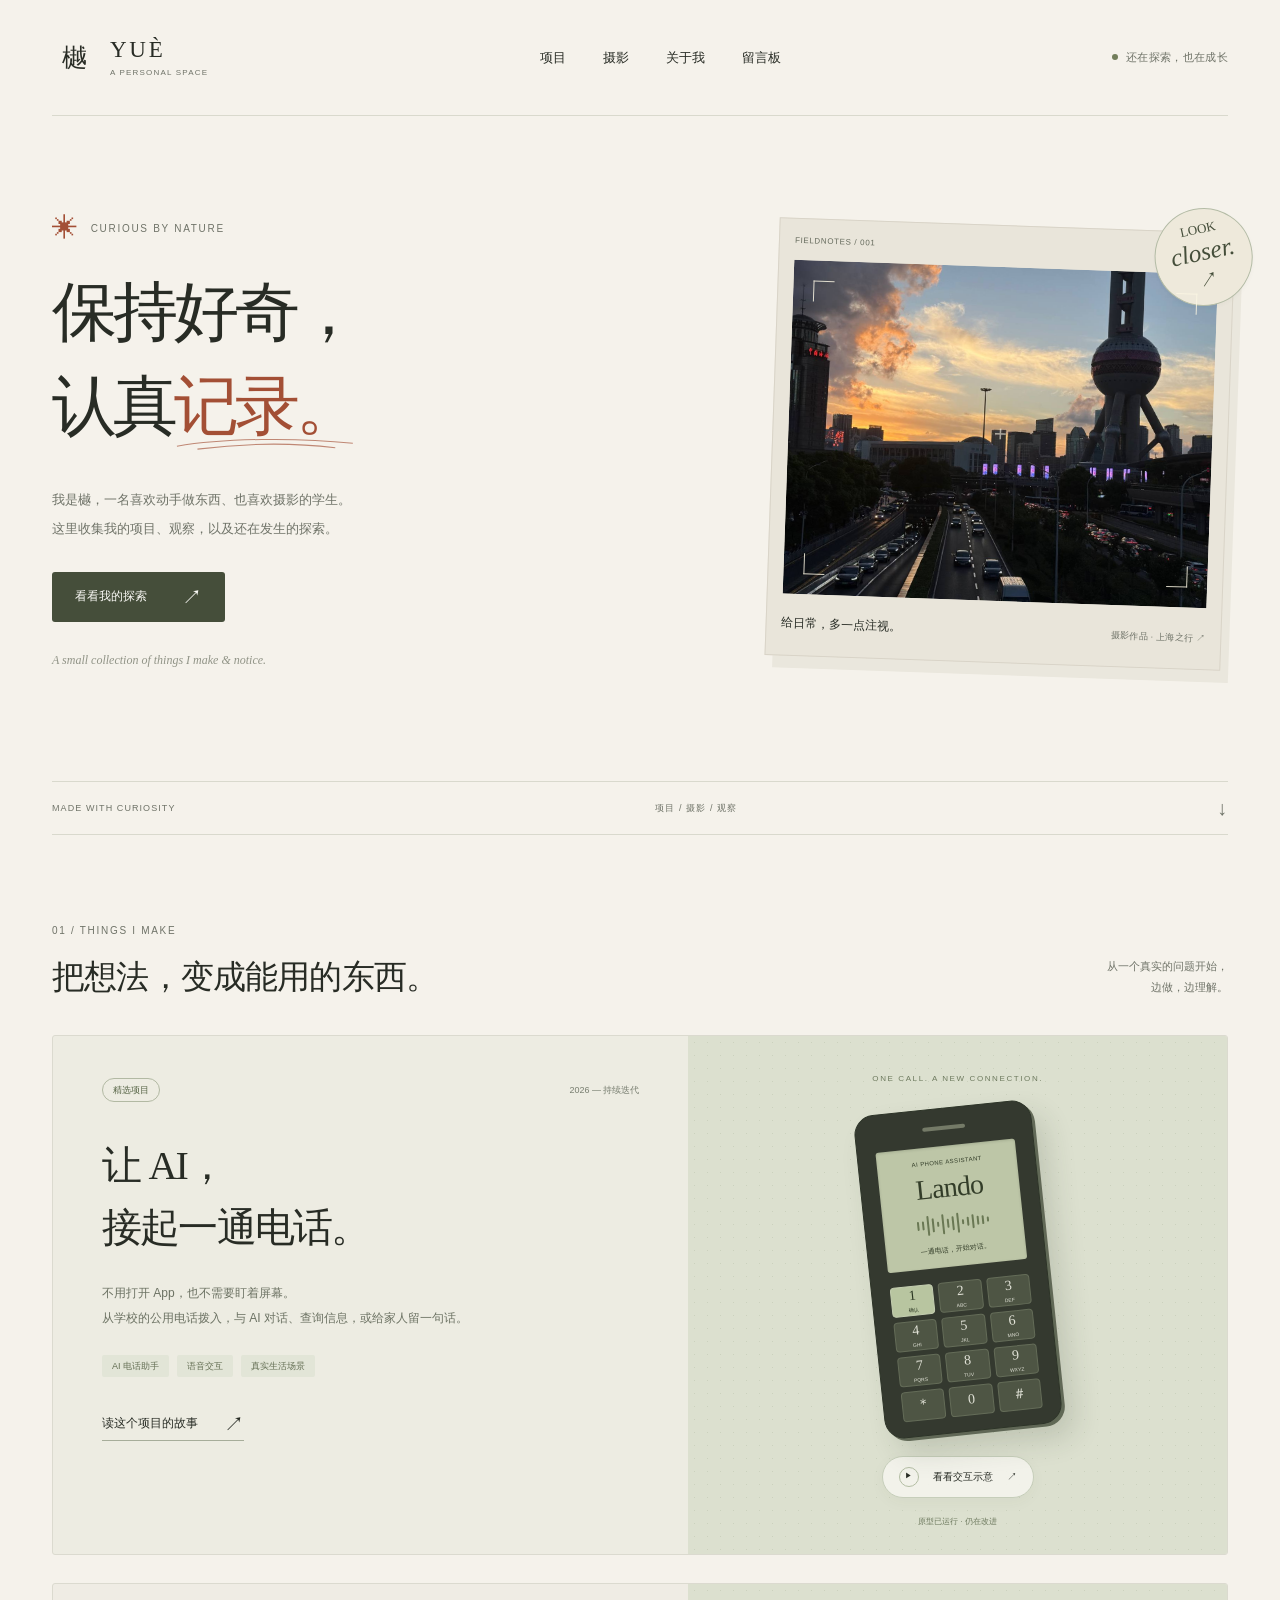
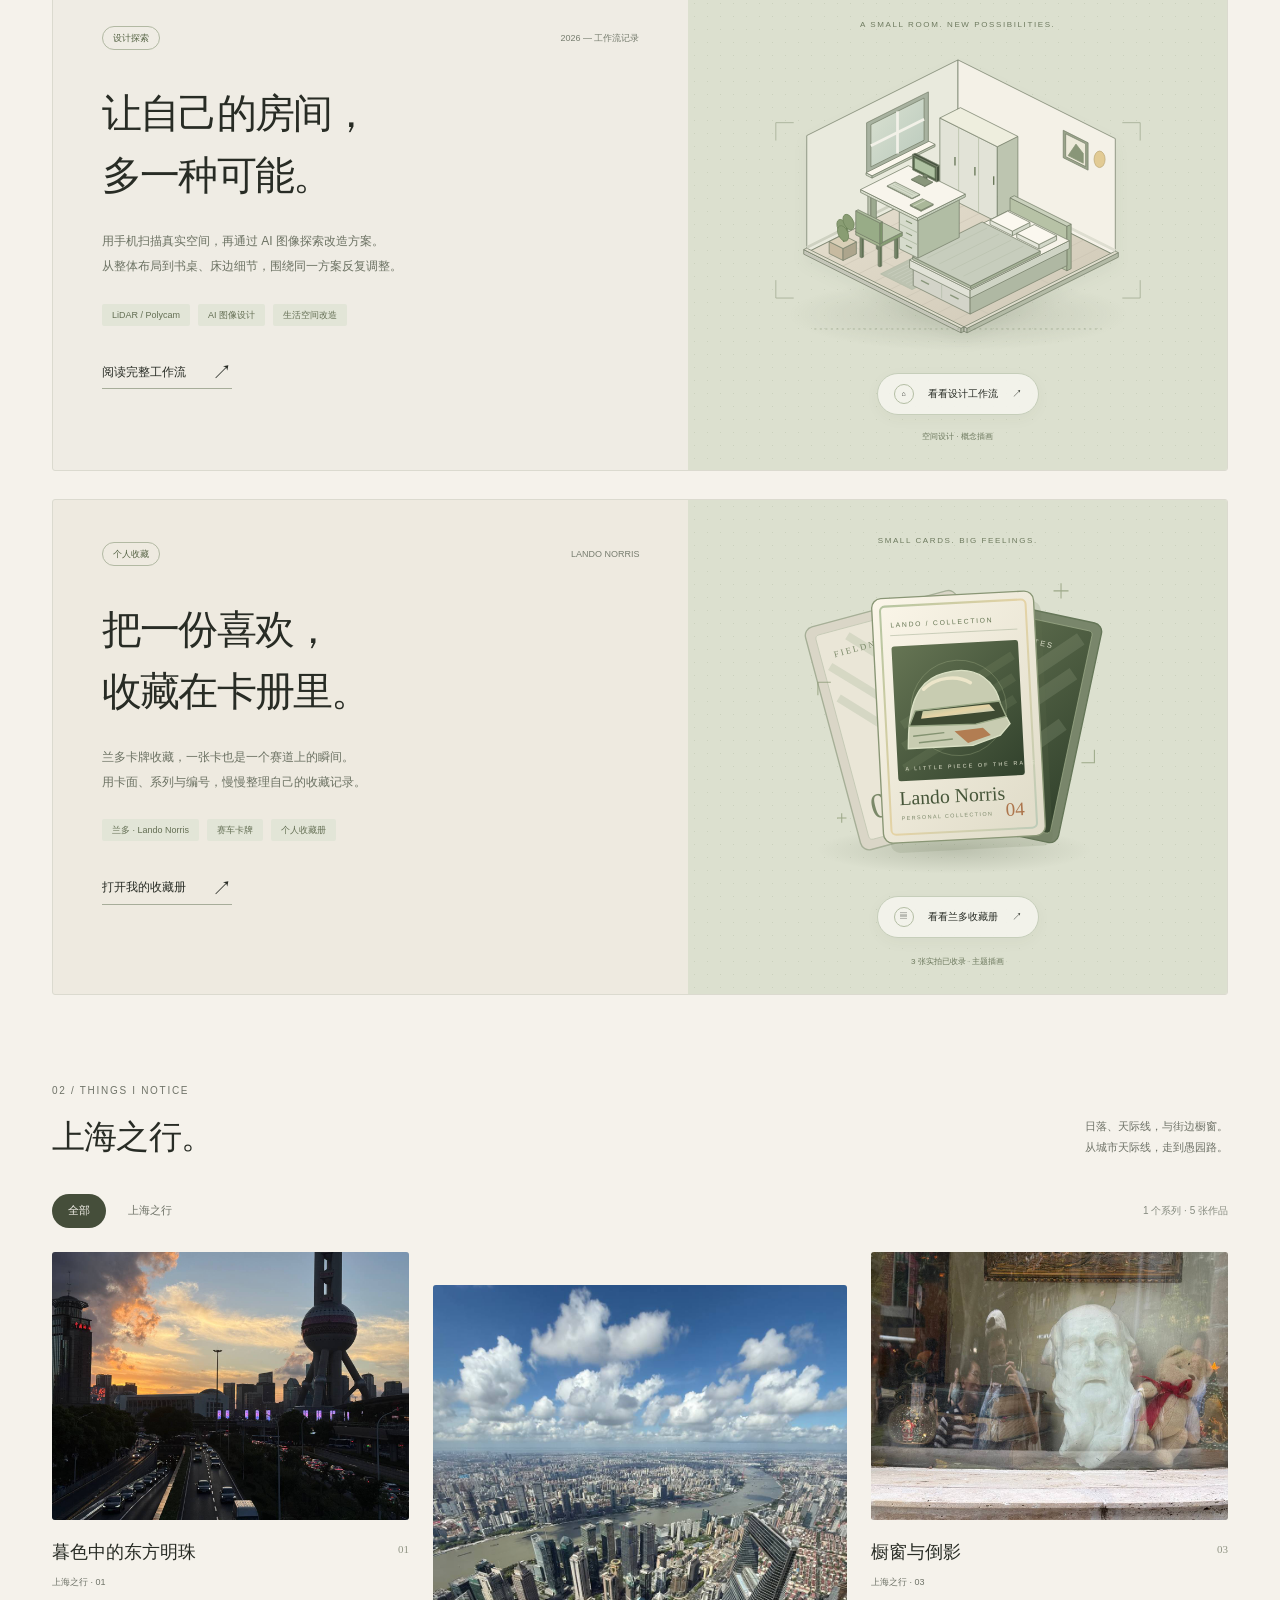
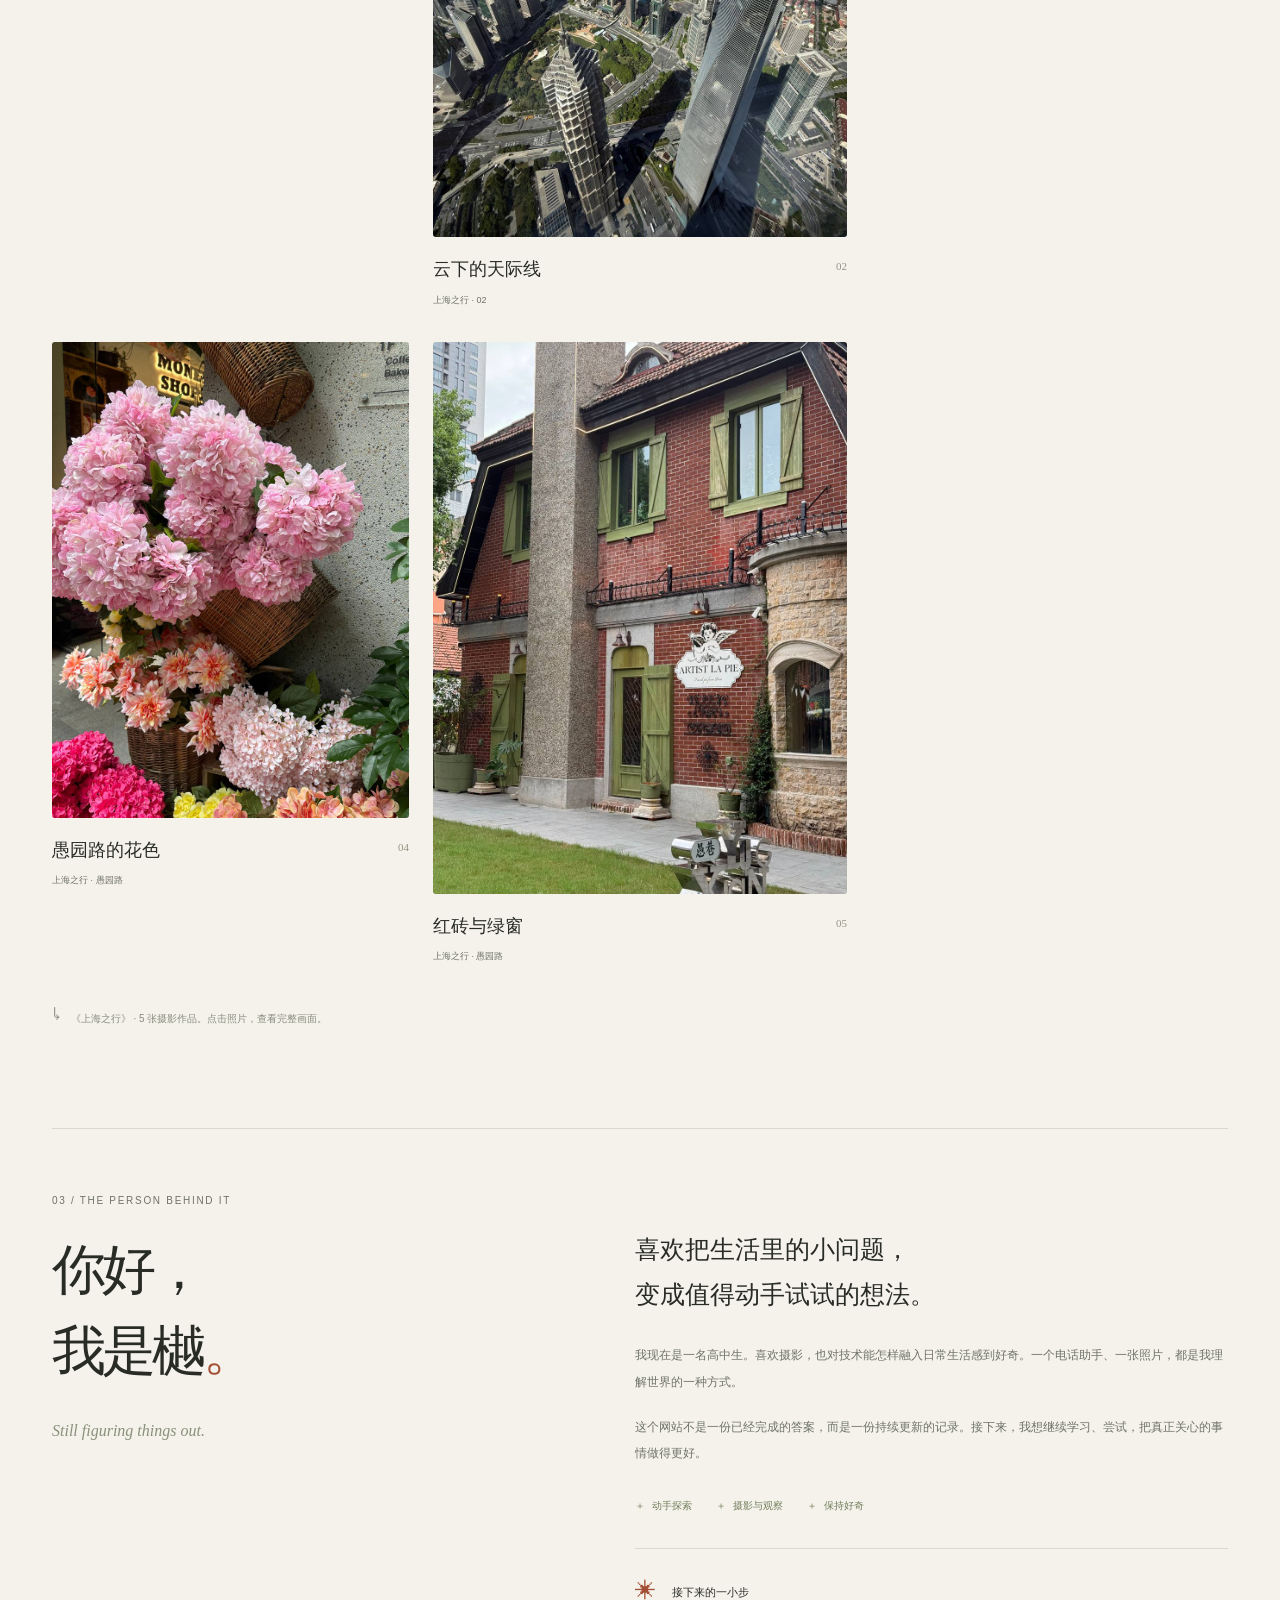
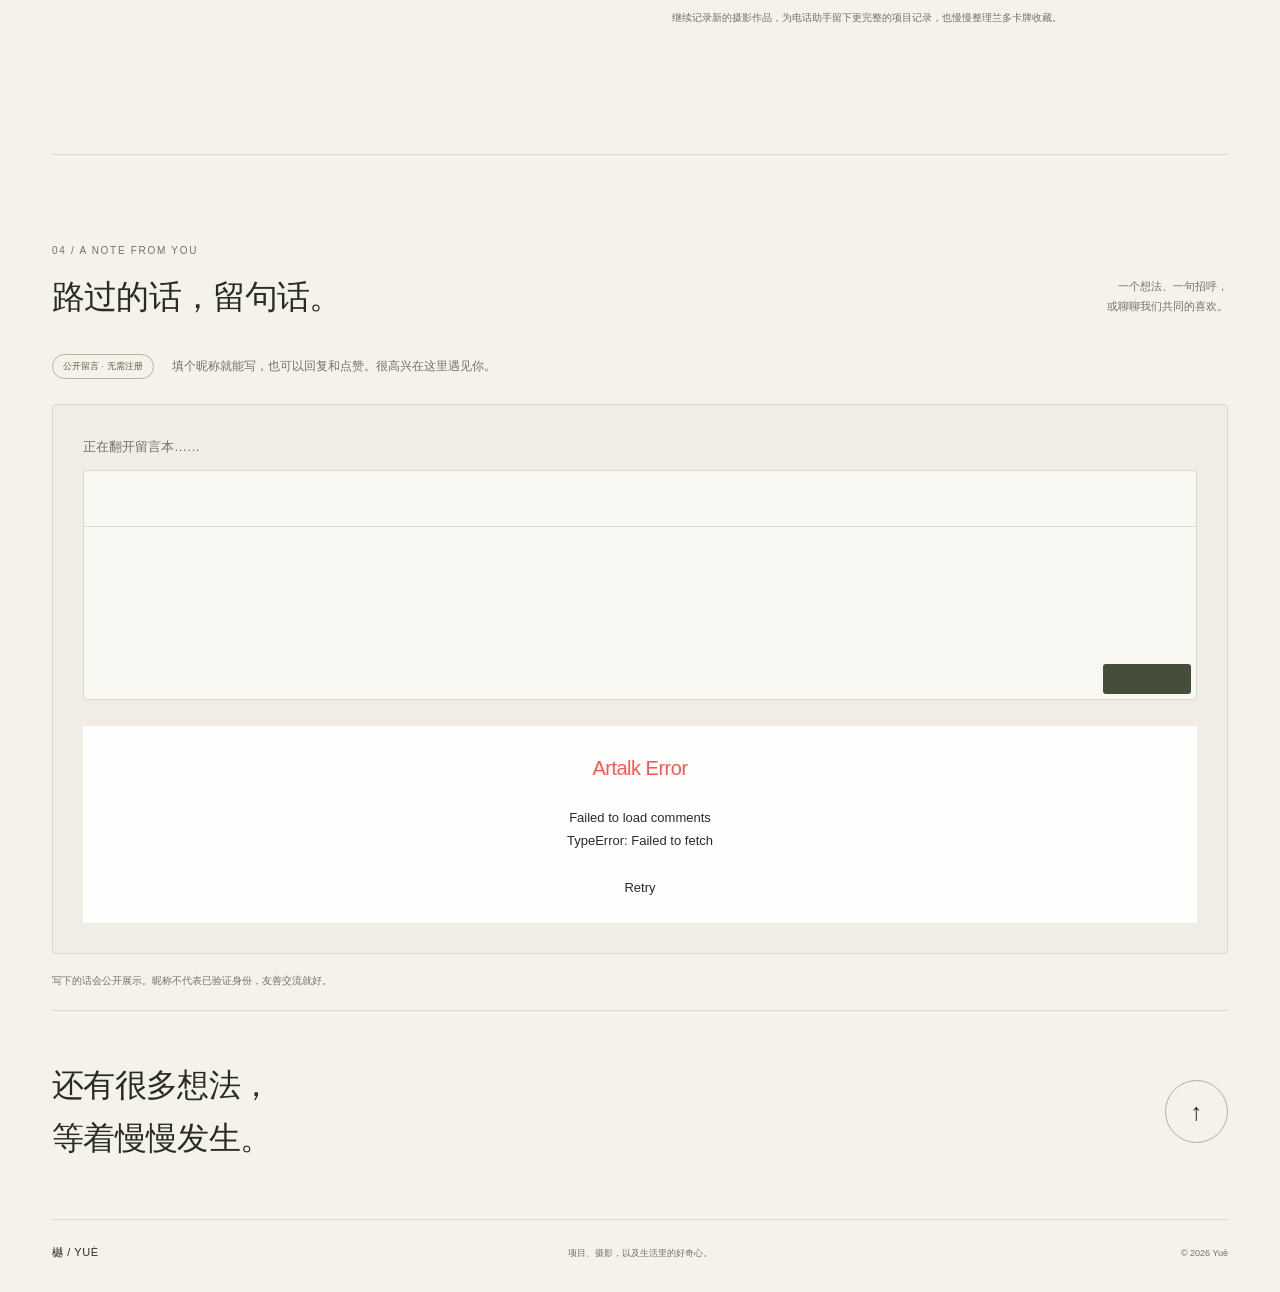
==== commit f695f1e7: "Add self-hosted nickname-only Artalk guestbook" ====
--- a/index.html
+++ b/index.html
@@ -7,15 +7,17 @@
   <meta name="description" content="樾的个人空间：用技术探索生活，用摄影记录观察。项目、摄影与持续发生的好奇心。">
   <title>樾 Yuè — 项目与观察</title>
   <link rel="icon" type="image/svg+xml" href="assets/mark.svg">
-  <link rel="stylesheet" href="styles.css?v=card-experiment-20261001">
+  <link rel="stylesheet" href="assets/vendor/artalk/Artalk.css?v=2.10.0">
+  <link rel="stylesheet" href="styles.css?v=guestbook-20261001">
   <script src="content.js?v=shanghai-five-20261001" defer></script>
   <script src="app.js?v=shanghai-20261001" defer></script>
+  <script src="guestbook.js?v=guestbook-20261001" defer></script>
 </head>
 <body>
   <a class="skip-link" href="#main">跳到主要内容</a>
   <header class="site-header wrap">
     <a class="wordmark" href="./" aria-label="樾的首页"><span class="brand-mark" aria-hidden="true">樾</span><span>YUÈ<span class="wordmark-small">A PERSONAL SPACE</span></span></a>
-    <nav aria-label="主要导航"><a href="#projects">项目</a><a href="#photography">摄影</a><a href="#about">关于我</a></nav>
+    <nav aria-label="主要导航"><a href="#projects">项目</a><a href="#photography">摄影</a><a href="#about">关于我</a><a href="#guestbook">留言板</a></nav>
     <span class="header-note"><i class="status-dot" aria-hidden="true"></i> 还在探索，也在成长</span>
   </header>
   <main id="main">
@@ -64,6 +66,17 @@
       <div class="about-head"><p class="eyebrow">03 / THE PERSON BEHIND IT</p><h2 id="about-title">你好，<br>我是<span data-content="name">樾</span><span class="accent">。</span></h2><span class="about-signature" aria-hidden="true">Still figuring things out.</span></div>
       <div class="about-copy"><p class="about-lead">喜欢把生活里的小问题，<br>变成值得动手试试的想法。</p><p>我现在是一名高中生。喜欢摄影，也对技术能怎样融入日常生活感到好奇。一个电话助手、一张照片，都是我理解世界的一种方式。</p><p>这个网站不是一份已经完成的答案，而是一份持续更新的记录。接下来，我想继续学习、尝试，把真正关心的事情做得更好。</p><div class="interest-list"><span>动手探索</span><span>摄影与观察</span><span>保持好奇</span></div><div class="next-note"><span class="tiny-cross" aria-hidden="true">✳</span><div><strong>接下来的一小步</strong><p>继续记录新的摄影作品，为电话助手留下更完整的项目记录，也慢慢整理兰多卡牌收藏。</p></div></div></div>
     </section>
+    <section id="guestbook" class="section wrap guestbook-section" aria-labelledby="guestbook-title">
+      <div class="section-heading"><div><p class="eyebrow">04 / A NOTE FROM YOU</p><h2 id="guestbook-title">路过的话，留句话。</h2></div><p class="section-aside">一个想法、一句招呼，<br>或聊聊我们共同的喜欢。</p></div>
+      <div class="guestbook-intro"><span class="pill">公开留言 · 无需注册</span><p>填个昵称就能写，也可以回复和点赞。很高兴在这里遇见你。</p></div>
+      <div class="guestbook-panel">
+        <p id="guestbook-status" class="guestbook-status" role="status">正在翻开留言本……</p>
+        <button id="guestbook-retry" class="text-link" type="button" hidden>重新连接 ↻</button>
+        <div id="guestbook-comments" aria-label="留言与回复"></div>
+        <noscript><p class="guestbook-status">开启浏览器的 JavaScript，就能查看和留下留言。</p></noscript>
+      </div>
+      <p class="guestbook-footnote">写下的话会公开展示。昵称不代表已验证身份，友善交流就好。</p>
+    </section>
     <section class="closing wrap" aria-label="结束语"><p>还有很多想法，<br>等着慢慢发生。</p><a class="circle-link" href="#main" aria-label="回到顶部">↑</a></section>
   </main>
   <footer class="site-footer wrap"><a href="./" class="footer-name">樾 / YUÈ</a><p>项目、摄影，以及生活里的好奇心。</p><span>© <span data-year>2026</span> Yuè</span></footer>
--- a/assets/vendor/artalk/Artalk.css
+++ b/assets/vendor/artalk/Artalk.css
@@ -0,0 +1,2 @@
+.atk-slim-scrollbar::-webkit-scrollbar-thumb{background:rgba(86,86,86,.3)}.atk-slim-scrollbar::-webkit-scrollbar-thumb:window-inactive{background:rgba(86,86,86,.3)}.artalk,.atk-layer-wrap{--at-color-font:#2a2e2e;--at-color-deep:#2a2e2e;--at-color-sub:#757575;--at-color-grey:#747474;--at-color-meta:#697182;--at-color-border:#eceff2;--at-color-light:#4285f4;--at-color-bg:#fff;--at-color-bg-transl:rgba(255,255,255,.94);--at-color-bg-grey:#f3f4f5;--at-color-bg-grey-transl:rgba(244,244,244,.75);--at-color-bg-light:rgba(29,161,242,.1);--at-color-main:#0083ff;--at-color-red:#ff5652;--at-color-pink:#fa5a57;--at-color-yellow:#ff7c37;--at-color-green:#4caf50;--at-color-gradient:linear-gradient(180deg, transparent, #fff)}.artalk.atk-dark-mode,.atk-layer-wrap.atk-dark-mode{--at-color-font:#fff;--at-color-deep:#e7e7e7;--at-color-sub:#e7e7e7;--at-color-grey:#fff;--at-color-meta:#fff;--at-color-border:#2d3235;--at-color-light:#687a86;--at-color-bg:#1e2224;--at-color-bg-transl:rgba(30,34,36,.95);--at-color-bg-grey:#46494e;--at-color-bg-grey-transl:rgba(8,8,8,.95);--at-color-bg-light:rgba(29,161,242,.1);--at-color-main:#0083ff;--at-color-red:#ff5652;--at-color-pink:#fa5a57;--at-color-yellow:#ff7c37;--at-color-green:#4caf50;--at-color-gradient:linear-gradient(180deg, transparent, #1e2224)}.atk-comment-wrap{border-bottom:1px solid transparent;position:relative;overflow:hidden}.atk-comment-wrap.atk-flash-once{animation:1s ease-in-out atkFlashOnce}@keyframes atkFlashOnce{0%{background:rgba(0,131,255,.2)}to{background:0 0}}.atk-comment-wrap.atk-unread:before{content:" ";background:var(--at-color-main);width:3px;height:80%;position:absolute;top:10%;left:0}.atk-comment-wrap.atk-openable{cursor:pointer}.atk-comment-wrap.atk-openable:hover{background:var(--at-color-bg-grey)}.atk-comment-wrap.atk-openable .atk-height-limit:after{background:0 0!important}.atk-comment-wrap:last-child{border-bottom:none}.atk-comment{padding:10px;display:block}.atk-comment>.atk-avatar{float:left;padding:2px 0;display:block}.atk-comment>.atk-avatar img{border-radius:3px;width:50px;height:50px}.atk-comment>.atk-main{margin-left:63px;display:block}.atk-comment>.atk-main>.atk-header{flex-wrap:wrap;align-items:center;margin-bottom:.5em;font-size:13px;line-height:1.5;display:flex;position:relative;overflow:hidden}.atk-comment>.atk-main>.atk-header .atk-item{color:var(--at-color-meta);align-items:center;margin-top:2px;margin-bottom:2px;display:flex}.atk-comment>.atk-main>.atk-header .atk-item:not(:last-child){margin-right:6px}.atk-comment>.atk-main>.atk-header .atk-item.atk-nick,.atk-comment>.atk-main>.atk-header .atk-item.atk-nick a{color:var(--at-color-main);font-size:14px;text-decoration:none}.atk-comment>.atk-main>.atk-header .atk-item.atk-reply-at{margin-left:2px}.atk-comment>.atk-main>.atk-header .atk-item.atk-reply-at>.atk-arrow:before{content:"";vertical-align:middle;border-bottom:4px solid var(--at-color-grey);border-left:3px solid transparent;border-right:3px solid transparent;margin-top:-1px;display:inline-block;transform:rotate(90deg)}.atk-comment>.atk-main>.atk-header .atk-item.atk-reply-at>.atk-nick{color:var(--at-color-main);cursor:pointer;margin-left:6px}.atk-comment>.atk-main>.atk-header .badge,.atk-comment>.atk-main>.atk-header .atk-ua,.atk-comment>.atk-main>.atk-header .atk-pinned-badge,.atk-comment>.atk-main>.atk-header .atk-region-badge,.atk-comment>.atk-main>.atk-header .atk-badge{color:var(--at-color-meta);background:var(--at-color-bg-grey);border-radius:3px;padding:0 6px;line-height:17px;display:inline-block}.atk-comment>.atk-main>.atk-header .badge:not(:last-child),.atk-comment>.atk-main>.atk-header .atk-ua:not(:last-child),.atk-comment>.atk-main>.atk-header .atk-pinned-badge:not(:last-child),.atk-comment>.atk-main>.atk-header .atk-region-badge:not(:last-child),.atk-comment>.atk-main>.atk-header .atk-badge:not(:last-child),.atk-comment>.atk-main>.atk-header .atk-badge-wrap>:last-child{margin-right:6px}.atk-comment>.atk-main>.atk-header .atk-badge{color:#fff}.atk-comment>.atk-main>.atk-header .atk-pinned-badge{color:#fff;background:#f44336}@media only screen and (max-width:768px){.atk-comment>.atk-main>.atk-header .atk-ua-wrap{display:block}}.atk-comment>.atk-main>.atk-body{display:block;position:relative;overflow:hidden}.atk-comment>.atk-main>.atk-body img{max-width:100%}.atk-comment>.atk-main>.atk-body>.atk-content{word-break:break-word}.atk-comment>.atk-main>.atk-body>.atk-content.atk-type-collapsed{border:3px solid var(--at-color-bg-grey);border-bottom:0;border-radius:6px 6px 0 0;margin-bottom:-5px;padding:5px 10px}.atk-comment>.atk-main>.atk-body>.atk-content>:first-child{margin-top:0}.atk-comment>.atk-main>.atk-body>.atk-content>:last-child{margin-bottom:0}.atk-comment>.atk-main>.atk-body>.atk-content .atk-height-limit-btn{bottom:5px}.atk-comment>.atk-main>.atk-body>.atk-pending{color:var(--at-color-meta);background:var(--at-color-bg-grey);border-left:4px solid #f44336;margin:3px 0;padding:10px 18px;font-size:13px;display:block}.atk-comment>.atk-main>.atk-body>.atk-reply-to{border-left:3px solid var(--at-color-border);margin-top:10px;margin-bottom:10px;padding:5px 15px;position:relative}.atk-comment>.atk-main>.atk-body>.atk-reply-to .atk-meta{font-size:15px}.atk-comment>.atk-main>.atk-body>.atk-reply-to .atk-meta .atk-nick{color:var(--at-color-main)}.atk-comment>.atk-main>.atk-body>.atk-reply-to .atk-content{margin-top:5px}.atk-comment>.atk-main>.atk-body>.atk-collapsed{background:var(--at-color-bg-grey);border-radius:6px;margin:3px 0;padding:10px 18px;font-size:13px;display:block}.atk-comment>.atk-main>.atk-body>.atk-collapsed .atk-text{color:var(--at-color-meta)}.atk-comment>.atk-main>.atk-body>.atk-collapsed .atk-show-btn{color:var(--at-color-main);cursor:pointer;-webkit-user-select:none;-moz-user-select:none;-ms-user-select:none;user-select:none;margin-left:3px}.atk-comment>.atk-main>.atk-body>.atk-collapsed .atk-show-btn:hover{color:var(--at-color-main)}.atk-comment>.atk-main>.atk-footer{margin-top:5px}.atk-comment>.atk-main>.atk-footer .atk-actions{flex-flow:wrap;align-items:center;display:flex}.atk-comment>.atk-main>.atk-footer .atk-actions>span:not(:last-child):not(.atk-hide){margin-right:16px}.atk-comment .atk-height-limit:after{z-index:1;content:" ";background:var(--at-color-gradient);width:100%;height:80px;display:block;position:absolute;bottom:0;overflow:hidden}.atk-comment .atk-height-limit-btn{z-index:2;cursor:pointer;border:1px solid var(--at-color-border);background:var(--at-color-bg);color:var(--at-color-meta);-webkit-user-select:none;-moz-user-select:none;-ms-user-select:none;user-select:none;border-radius:6px;padding:1px 20px;font-size:15px;position:absolute;bottom:10px;left:50%;transform:translate(-50%)}.atk-comment .atk-height-limit-btn:hover{background:var(--at-color-bg-grey)}.atk-comment .atk-height-limit .atk-height-limit .atk-height-limit-btn{display:none}.atk-comment .atk-height-limit-scroll{background:linear-gradient(var(--at-color-bg) 1px, transparent 1px calc(100% - 1px)) center top, linear-gradient(transparent calc(100% - 1px), var(--at-color-bg) calc(100% - 1px) 1px) center bottom, linear-gradient(var(--at-color-border) 1px, transparent 1px calc(100% - 1px)) center top, linear-gradient(transparent calc(100% - 1px), var(--at-color-border) calc(100% - 1px) 1px) center bottom;background-color:transparent;background-repeat:no-repeat;background-size:100% 1px,100% 1px,100% 1px,100% 1px;background-attachment:local,local,scroll,scroll;margin-top:10px;overflow-y:auto}.atk-comment-children>.atk-comment-wrap{border-bottom-color:transparent;border-left:1px dashed transparent;margin-top:10px}.atk-comment-children>.atk-comment-wrap:not(:last-child){margin-bottom:10px}.atk-comment-children>.atk-comment-wrap>.atk-comment{padding:0}.atk-comment-children>.atk-comment-wrap>.atk-comment>.atk-avatar img{width:36px;height:36px}.atk-comment-children>.atk-comment-wrap>.atk-comment>.atk-main{margin-left:47px}.artalk>.atk-list{position:relative}.artalk>.atk-list>.atk-list-header{flex-direction:row;padding:10px 17px;display:flex}.artalk>.atk-list>.atk-list-header .atk-text{display:inline-block}.artalk>.atk-list>.atk-list-header .atk-dropdown-wrap{cursor:pointer;position:relative}.artalk>.atk-list>.atk-list-header .atk-dropdown-wrap .atk-arrow-down-icon{cursor:pointer;vertical-align:middle;border-top:5px solid var(--at-color-grey);border-left:3px solid transparent;border-right:3px solid transparent;margin-top:-1px;margin-left:.8rem;display:inline-block}.artalk>.atk-list>.atk-list-header .atk-dropdown-wrap:hover .atk-dropdown{display:block}.artalk>.atk-list>.atk-list-header .atk-dropdown-wrap .atk-dropdown{z-index:3;background-color:var(--at-color-bg);border:1px solid var(--at-color-border);text-align:center;white-space:nowrap;border-radius:6px;width:100%;max-height:calc(100vh - 2.7rem);margin:0;padding:.6rem 0;list-style:none;display:none;position:absolute;top:100%;right:0;overflow-y:auto;height:auto!important}.artalk>.atk-list>.atk-list-header .atk-dropdown-wrap .atk-dropdown-item span,.artalk>.atk-list>.atk-list-header .atk-dropdown-wrap .atk-dropdown-item a{border-bottom:none;padding:0 1.5rem;font-weight:400;line-height:2rem;display:block;position:relative}.artalk>.atk-list>.atk-list-header .atk-dropdown-wrap .atk-dropdown-item span:hover,.artalk>.atk-list>.atk-list-header .atk-dropdown-wrap .atk-dropdown-item a:hover,.artalk>.atk-list>.atk-list-header .atk-dropdown-wrap .atk-dropdown-item.active span,.artalk>.atk-list>.atk-list-header .atk-dropdown-wrap .atk-dropdown-item a{color:var(--at-color-main)}.artalk>.atk-list>.atk-list-header .atk-comment-count{font-size:15px}.artalk>.atk-list>.atk-list-header .atk-comment-count .atk-comment-count-num{margin-right:4px;font-size:22px}.artalk>.atk-list>.atk-list-header .atk-right-action{flex-direction:row;flex:1;justify-content:flex-end;align-items:center;display:flex}.artalk>.atk-list>.atk-list-header .atk-right-action>span{color:var(--at-color-meta);cursor:pointer;-webkit-user-select:none;-moz-user-select:none;-ms-user-select:none;user-select:none;font-size:14px;position:relative}.artalk>.atk-list>.atk-list-header .atk-right-action>span.atk-on,.artalk>.atk-list>.atk-list-header .atk-right-action>span.atk-on *{color:var(--at-color-main)}.artalk>.atk-list>.atk-list-header .atk-right-action>span:not(:last-child):not(.atk-hide){margin-right:10px;padding-right:10px}.artalk>.atk-list>.atk-list-header .atk-right-action>span .atk-unread-badge{color:#fff;background:var(--at-color-pink);text-align:center;border-radius:8px;min-width:16px;height:16px;padding:0 3px;font-size:12px;line-height:16px;position:absolute;top:-5px;left:-6px}.artalk>.atk-list>.atk-list-body{min-height:150px}.artalk>.atk-list>.atk-list-footer{text-align:right}@media only screen and (max-width:768px){.artalk>.atk-list>.atk-list-footer{float:initial;text-align:center}}.artalk>.atk-list>.atk-list-footer .atk-copyright{color:var(--at-color-meta);padding-right:15px;font-size:12px;display:block}.artalk>.atk-list>.atk-list-footer .atk-copyright a{color:var(--at-color-main);text-decoration:none}.atk-list-no-comment{word-break:break-word;text-align:center;justify-content:center;align-items:center;height:150px;font-size:19px;display:flex}.atk-list-read-more{border-top:1px dashed var(--at-color-border);margin-top:28px;padding-bottom:25px}@media only screen and (max-width:768px){.atk-list-read-more{padding-bottom:10px}}.atk-list-read-more.atk-err .atk-text{color:var(--at-color-red)!important}.atk-list-read-more .atk-list-read-more-inner{cursor:pointer;-webkit-user-select:none;-moz-user-select:none;-ms-user-select:none;user-select:none;background:var(--at-color-bg);border:1px solid transparent;border-color:var(--at-color-border);border-radius:6px;flex-direction:row;align-content:center;justify-content:center;align-items:center;width:120px;height:30px;margin:-15px auto 0;padding:0 15px;font-size:14px;display:flex}.atk-list-read-more .atk-list-read-more-inner>.atk-loading-icon{width:15px;height:15px}.atk-list-read-more .atk-list-read-more-inner>.atk-text{color:var(--at-color-meta)}.atk-list-read-more .atk-list-read-more-inner:hover{background:var(--at-color-bg-grey)}.atk-pagination{flex-direction:row;justify-content:center;padding:10px 0;display:flex;position:relative}.atk-pagination>.atk-btn,.atk-pagination>.atk-input{border:1px solid var(--at-color-border);text-align:center;background:var(--at-color-bg);border-radius:3px;height:30px;padding:0 5px}.atk-pagination>.atk-btn{-webkit-user-select:none;-moz-user-select:none;-ms-user-select:none;user-select:none;cursor:pointer;justify-content:center;align-items:center;width:60px;display:flex}.atk-pagination>.atk-btn:hover{background:var(--at-color-bg-grey)}.atk-pagination>.atk-btn.atk-disabled{color:var(--at-color-sub)}.atk-pagination>.atk-btn.atk-disabled:hover{cursor:default;background:initial}.atk-pagination>.atk-input{color:var(--at-color-font);background:0 0;outline:none;width:60px;font-size:18px}.atk-pagination>.atk-input:focus{border-color:var(--at-color-main)}.atk-pagination>:not(:last-child){margin-right:10px}.atk-main-editor{background:var(--at-color-bg);border:1px solid var(--at-color-border);border-radius:6px;margin-bottom:10px;position:relative;overflow:hidden}@media only screen and (max-width:768px){.atk-main-editor{margin-bottom:7px}}.atk-main-editor.editor-traveling{margin-top:5px;margin-bottom:10px}.atk-main-editor>.atk-header{flex-direction:row;padding:10px 14px 0;display:flex}.atk-main-editor>.atk-header input{resize:none;background:0 0;border:2px solid transparent;border-radius:3px;outline:none;flex:1;width:100%;padding:6px 5px;font-size:14px}.atk-main-editor>.atk-header input:not(:last-child){margin-right:2px}.atk-main-editor>.atk-textarea-wrap{position:relative}.atk-main-editor>.atk-textarea-wrap>.atk-textarea{color:var(--at-color-font);background-color:var(--at-color-bg);resize:none;word-wrap:break-word;border:2px solid transparent;border-radius:3px;outline:none;width:100%;min-height:120px;margin-top:2px;padding:10px 20px;font-size:15px;display:block;overflow:hidden}.atk-main-editor>.atk-textarea-wrap>.atk-comment-closed{pointer-events:none;color:var(--at-color-meta);background-color:var(--at-color-bg);border-top:1px solid var(--at-color-border);margin-top:10px;padding:5px 15px;font-size:12px}.atk-main-editor>.atk-plug-panel-wrap{border-top:1px solid var(--at-color-border);width:100%;height:180px;transition:height .2s ease-in-out;animation:.3s both atkFadeIn;position:relative;overflow:hidden}.atk-main-editor>.atk-bottom{flex-flow:wrap;justify-content:space-between;row-gap:5px;padding:5px;display:flex}.atk-main-editor>.atk-bottom>.atk-item{flex-direction:row;align-items:center;display:flex}.atk-main-editor>.atk-bottom>.atk-bottom-left>.atk-state-wrap{margin-right:5px}.atk-main-editor>.atk-bottom>.atk-bottom-left>.atk-plug-btn-wrap{flex-flow:wrap;align-items:center;row-gap:5px;display:flex}.atk-main-editor>.atk-bottom .atk-plug-btn{cursor:pointer;height:30px;color:var(--at-color-grey);-webkit-user-select:none;-moz-user-select:none;-ms-user-select:none;user-select:none;word-break:keep-all;border-radius:3px;justify-content:center;align-items:center;justify-items:center;padding:0 10px;font-size:14px;line-height:30px;display:flex}.atk-main-editor>.atk-bottom .atk-plug-btn:not(:last-child){margin-right:5px}.atk-main-editor>.atk-bottom .atk-plug-btn:hover{background:var(--at-color-bg-grey)}.atk-main-editor>.atk-bottom .atk-plug-btn.active{color:var(--at-color-main)}.atk-main-editor>.atk-bottom .atk-plug-btn.active svg.markdown path{fill:var(--at-color-main)}.atk-main-editor>.atk-bottom .atk-plug-btn i{color:var(--at-color-grey);justify-content:center;align-items:center;justify-items:center;display:flex}.atk-main-editor>.atk-bottom .atk-plug-btn i:not(:first-child){margin-left:4px}.atk-main-editor>.atk-bottom .atk-state-btn{z-index:2;background:var(--at-color-bg-grey-transl);cursor:pointer;border-radius:3px;flex-direction:row;justify-content:center;align-items:center;justify-items:center;height:30px;padding:0 0 0 10px;font-size:14px;display:flex;position:relative;overflow:hidden}.atk-main-editor>.atk-bottom .atk-state-btn:hover .atk-cancel{background:rgba(0,0,0,.04)}@media only screen and (max-width:768px){.atk-main-editor>.atk-bottom .atk-state-btn{padding:0}.atk-main-editor>.atk-bottom .atk-state-btn .atk-text-wrap{display:none}}.atk-main-editor>.atk-bottom .atk-state-btn .atk-text-wrap{text-overflow:ellipsis;white-space:nowrap;max-width:8em;padding:0 8px 0 2px;overflow:hidden}.atk-main-editor>.atk-bottom .atk-state-btn .atk-cancel{background:rgba(0,0,0,.02);justify-content:center;align-items:center;justify-items:center;height:100%;padding:0 10px;font-weight:700;display:flex}.atk-main-editor>.atk-bottom .atk-send-btn{background:var(--at-color-main);color:#fff;cursor:pointer;border:none;border-radius:3px;outline:none;min-width:7.3em;height:30px;margin:0;font-size:14px;transition:opacity .3s ease-in-out}@media only screen and (max-width:768px){.atk-main-editor>.atk-bottom .atk-send-btn{min-width:6em}}.atk-main-editor>.atk-bottom .atk-send-btn:active{opacity:.9}.atk-main-editor>.atk-notify-wrap{z-index:3;opacity:.83;width:225px;position:absolute;bottom:40px;right:-2px}.atk-sidebar-layer{z-index:99999;background:var(--at-color-bg);width:430px;height:100%;transition:transform .45s cubic-bezier(.23,1,.32,1);position:fixed;top:0;right:0;transform:translate(430px)}@media only screen and (max-width:430px){.atk-sidebar-layer{width:100%}}.atk-sidebar-layer .atk-sidebar-inner{height:100%;position:relative}.atk-sidebar-layer .atk-sidebar-header{z-index:99999;flex-direction:row;align-items:center;display:flex;position:absolute;top:0;right:0}.atk-sidebar-layer .atk-sidebar-header .atk-sidebar-close{cursor:pointer;-webkit-user-select:none;-moz-user-select:none;-ms-user-select:none;user-select:none;flex-direction:column;align-content:center;justify-content:center;align-items:center;width:60px;height:60px;margin-left:10px;font-size:22px;display:flex}.atk-sidebar-layer .atk-sidebar-header .atk-sidebar-close:hover :after{background-color:rgba(232,17,35,.9)}.atk-sidebar-layer .atk-sidebar-iframe-wrap{height:100%;position:relative}.atk-sidebar-layer .atk-sidebar-iframe-wrap iframe{border:0;width:100%;height:100%}.atk-sidebar-layer .atk-sidebar-iframe-wrap .atk-err-alert{z-index:9999;background:var(--at-color-bg);text-align:center;border-radius:4px;width:80%;padding:40px 30px;position:absolute;top:50%;left:50%;transform:translate(-50%,-50%)}.atk-sidebar-layer .atk-sidebar-iframe-wrap .atk-err-alert .atk-title{color:var(--at-color-font);margin-bottom:20px;font-size:1.4em}.atk-sidebar-layer .atk-sidebar-iframe-wrap .atk-err-alert .atk-text{color:var(--at-color-font)}.atk-sidebar-layer .atk-sidebar-iframe-wrap .atk-err-alert .atk-text span{cursor:pointer;color:var(--at-color-main)}.artalk{width:100%;min-height:200px;position:relative}.artalk,.atk-layer-wrap{color:var(--at-color-font);word-wrap:break-word;word-break:break-word}.artalk *,.atk-layer-wrap *{box-sizing:border-box}.artalk input,.artalk textarea,.artalk button,.artalk optgroup,.artalk select,.atk-layer-wrap input,.atk-layer-wrap textarea,.atk-layer-wrap button,.atk-layer-wrap optgroup,.atk-layer-wrap select{color:inherit;font-family:inherit;font-size:inherit}.artalk code,.atk-layer-wrap code{vertical-align:middle;background-color:var(--at-color-bg-grey);color:var(--at-color-font);border-radius:2px;margin:0 .05em;padding:0 .4em;font-family:source code pro,Consolas,Monaco,Menlo,sans-serif;font-size:.9em;display:inline-block}.artalk pre,.atk-layer-wrap pre{margin:10px 0 0;padding:0;line-height:0}.artalk pre code,.atk-layer-wrap pre code{background-color:var(--at-color-bg-grey);color:var(--at-color-font);margin:0;padding:10px 15px;line-height:1.6em;display:block;white-space:pre-wrap!important}.artalk pre code *,.atk-layer-wrap pre code *{font-family:source code pro,Consolas,Monaco,Menlo,sans-serif}.artalk a,.atk-layer-wrap a{color:var(--at-color-main);text-decoration:none}.artalk blockquote,.atk-layer-wrap blockquote{background:var(--at-color-bg-grey);color:var(--at-color-font);border-left:4px solid #687a86;margin:10px 0;padding:10px 20px;position:static}.artalk p:first-child,.atk-layer-wrap p:first-child{margin-top:0}.artalk p:last-child,.atk-layer-wrap p:last-child{margin-bottom:0}.artalk img,.atk-layer-wrap img{max-width:100%}.artalk table,.atk-layer-wrap table{border-collapse:collapse;border-spacing:0;width:100%;margin-bottom:1.5em;font-size:.96em}.artalk td,.artalk th,.atk-layer-wrap td,.atk-layer-wrap th{text-align:left;border:1px solid var(--at-color-border);padding:4px 8px 4px 10px}.artalk td,.atk-layer-wrap td{vertical-align:top}.artalk tr:nth-child(2n),.atk-layer-wrap tr:nth-child(2n){background-color:var(--at-color-bg-grey)}.artalk ul,.atk-layer-wrap ul{list-style:outside}.artalk ol,.atk-layer-wrap ol{list-style:decimal}.artalk li+li,.atk-layer-wrap li+li{margin-top:8px}.artalk li>ol,.artalk li>ul,.atk-layer-wrap li>ol,.atk-layer-wrap li>ul{margin:8px 0 0}.atk-hide{display:none!important}.atk-full-layer,.atk-layer-dialog-wrap,.atk-error-layer,.atk-loading{background:var(--at-color-bg);z-index:4;flex-flow:column;justify-content:center;align-items:center;width:100%;height:100%;display:flex;position:absolute;top:0;left:0}.atk-loading-spinner{width:50px;height:50px;position:relative}.atk-loading-spinner svg{transform-origin:50%;width:100%;height:100%;animation:2s linear infinite atkRotate;position:absolute;top:0;left:0}.atk-loading-spinner svg circle{stroke-dasharray:1 200;stroke-dashoffset:0;stroke-linecap:round;animation:1.5s ease-in-out infinite atkDash,6s ease-in-out infinite atkColor}@keyframes atkRotate{0%{transform:rotate(0)}to{transform:rotate(360deg)}}@keyframes atkDash{0%{stroke-dasharray:1 200;stroke-dashoffset:0}50%{stroke-dasharray:89 200;stroke-dashoffset:-35px}to{stroke-dasharray:89 200;stroke-dashoffset:-124px}}@keyframes atkColor{0%,to{stroke:#ff5652}40%{stroke:#2196f3}66%{stroke:#32c787}80%,90%{stroke:#ffc107}}@keyframes atkLoadingIconRotate{0%{transform:rotate(0)}to{transform:rotate(360deg)}}.atk-loading-icon{box-sizing:border-box;border:1px solid transparent;border-color:#29d transparent transparent #29d;border-radius:50%;width:18px;height:18px;animation:.4s linear infinite atkLoadingIconRotate}.atk-fade-in{animation:.3s both atkFadeIn}.atk-fade-out{animation:.2s both atkFadeOut}.atk-rotate{animation:2s linear infinite atkRotate}@keyframes atkFadeIn{0%{opacity:0}to{opacity:1}}@keyframes atkFadeOut{to{opacity:0}}.atk-icon:after{content:"";background-color:var(--at-color-deep);background-repeat:no-repeat;background-size:contain;width:1em;height:1em;display:block;-webkit-mask-position:50%;mask-position:50%;-webkit-mask-size:contain;mask-size:contain;-webkit-mask-repeat:no-repeat;mask-repeat:no-repeat}.atk-icon-sync:after{-webkit-mask-image:url("data:image/svg+xml,%3Csvg width='20' height='20' viewBox='0 0 20 20' fill='none' xmlns='http://www.w3.org/2000/svg'%3E%3Cpath d='M4.99133 4.87635C2.22512 7.64257 2.22512 12.1275 4.99133 14.8937C6.04677 15.9491 7.3524 16.6019 8.71732 16.8519' stroke='%234E5969' stroke-width='2'/%3E%3Cpath d='M14.4179 15.4815L15.0072 14.8922C17.7734 12.126 17.7734 7.64107 15.0072 4.87486C13.9518 3.81942 12.6461 3.16668 11.2812 2.91664' stroke='%234E5969' stroke-width='2'/%3E%3Cpath d='M6.17106 4.99252L5.58181 4.40327L4.99255 3.81401H6.17106V4.99252Z' fill='%23C4C4C4' stroke='%234E5969' stroke-width='2'/%3E%3Cpath d='M13.8299 15.0084L14.4192 15.5976L15.0084 16.1869H13.8299V15.0084Z' fill='%23C4C4C4' stroke='%234E5969' stroke-width='2'/%3E%3C/svg%3E");mask-image:url("data:image/svg+xml,%3Csvg width='20' height='20' viewBox='0 0 20 20' fill='none' xmlns='http://www.w3.org/2000/svg'%3E%3Cpath d='M4.99133 4.87635C2.22512 7.64257 2.22512 12.1275 4.99133 14.8937C6.04677 15.9491 7.3524 16.6019 8.71732 16.8519' stroke='%234E5969' stroke-width='2'/%3E%3Cpath d='M14.4179 15.4815L15.0072 14.8922C17.7734 12.126 17.7734 7.64107 15.0072 4.87486C13.9518 3.81942 12.6461 3.16668 11.2812 2.91664' stroke='%234E5969' stroke-width='2'/%3E%3Cpath d='M6.17106 4.99252L5.58181 4.40327L4.99255 3.81401H6.17106V4.99252Z' fill='%23C4C4C4' stroke='%234E5969' stroke-width='2'/%3E%3Cpath d='M13.8299 15.0084L14.4192 15.5976L15.0084 16.1869H13.8299V15.0084Z' fill='%23C4C4C4' stroke='%234E5969' stroke-width='2'/%3E%3C/svg%3E")}.atk-icon-del:after{-webkit-mask-image:url("data:image/svg+xml,%3Csvg width='22' height='22' viewBox='0 0 22 22' fill='none' xmlns='http://www.w3.org/2000/svg'%3E%3Cpath d='M2.29167 5.04166L4.81251 5.04166M4.81251 5.04166L4.81251 18.3333C4.81251 18.5865 5.01771 18.7917 5.27084 18.7917L16.7292 18.7917C16.9823 18.7917 17.1875 18.5865 17.1875 18.3333V5.04166M4.81251 5.04166L7.33334 5.04166M17.1875 5.04166L19.7083 5.04166M17.1875 5.04166L14.6667 5.04166M7.33334 5.04166V3.20833L14.6667 3.20833V5.04166M7.33334 5.04166L14.6667 5.04166' stroke='%23D06565' stroke-width='2'/%3E%3Cpath d='M9.16667 8.25V15.125M12.8333 8.25V15.125' stroke='%23D06565' stroke-width='2'/%3E%3C/svg%3E");mask-image:url("data:image/svg+xml,%3Csvg width='22' height='22' viewBox='0 0 22 22' fill='none' xmlns='http://www.w3.org/2000/svg'%3E%3Cpath d='M2.29167 5.04166L4.81251 5.04166M4.81251 5.04166L4.81251 18.3333C4.81251 18.5865 5.01771 18.7917 5.27084 18.7917L16.7292 18.7917C16.9823 18.7917 17.1875 18.5865 17.1875 18.3333V5.04166M4.81251 5.04166L7.33334 5.04166M17.1875 5.04166L19.7083 5.04166M17.1875 5.04166L14.6667 5.04166M7.33334 5.04166V3.20833L14.6667 3.20833V5.04166M7.33334 5.04166L14.6667 5.04166' stroke='%23D06565' stroke-width='2'/%3E%3Cpath d='M9.16667 8.25V15.125M12.8333 8.25V15.125' stroke='%23D06565' stroke-width='2'/%3E%3C/svg%3E");background-color:var(--at-color-red)!important}.atk-icon-edit:after{-webkit-mask-image:url("data:image/svg+xml,%3Csvg width='16' height='17' viewBox='0 0 16 17' fill='none' xmlns='http://www.w3.org/2000/svg'%3E%3Cpath d='M9.70618 4.08515L12.6081 7.06376M1.00041 13.021L11.7376 2L14.6392 4.97861L3.90274 16H1L1.00041 13.021Z' stroke='%234E5969' stroke-width='1.5'/%3E%3C/svg%3E");mask-image:url("data:image/svg+xml,%3Csvg width='16' height='17' viewBox='0 0 16 17' fill='none' xmlns='http://www.w3.org/2000/svg'%3E%3Cpath d='M9.70618 4.08515L12.6081 7.06376M1.00041 13.021L11.7376 2L14.6392 4.97861L3.90274 16H1L1.00041 13.021Z' stroke='%234E5969' stroke-width='1.5'/%3E%3C/svg%3E")}.atk-icon-yes:after,.atk-icon-check:after{-webkit-mask-image:url("data:image/svg+xml,%3Csvg width='25' height='25' viewBox='0 0 25 25' fill='none' xmlns='http://www.w3.org/2000/svg'%3E%3Cpath d='M21.7071 5.75533L9.92197 17.5404L3.29285 10.9113' stroke='%234E5969'/%3E%3C/svg%3E");mask-image:url("data:image/svg+xml,%3Csvg width='25' height='25' viewBox='0 0 25 25' fill='none' xmlns='http://www.w3.org/2000/svg'%3E%3Cpath d='M21.7071 5.75533L9.92197 17.5404L3.29285 10.9113' stroke='%234E5969'/%3E%3C/svg%3E")}.atk-icon-plus:after{-webkit-mask-image:url("data:image/svg+xml,%3Csvg width='20' height='20' viewBox='0 0 20 20' fill='none' xmlns='http://www.w3.org/2000/svg'%3E%3Cpath d='M2.08331 10H17.9166' stroke='%234E5969' stroke-width='2'/%3E%3Cpath d='M10 2.08334L10 17.9167' stroke='%234E5969' stroke-width='2'/%3E%3C/svg%3E");mask-image:url("data:image/svg+xml,%3Csvg width='20' height='20' viewBox='0 0 20 20' fill='none' xmlns='http://www.w3.org/2000/svg'%3E%3Cpath d='M2.08331 10H17.9166' stroke='%234E5969' stroke-width='2'/%3E%3Cpath d='M10 2.08334L10 17.9167' stroke='%234E5969' stroke-width='2'/%3E%3C/svg%3E")}.atk-icon-close-slim:after{-webkit-mask-image:url("data:image/svg+xml,%3Csvg xmlns='http://www.w3.org/2000/svg' width='25' height='25' viewBox='0 0 25 25' fill='none'%3E%3Cpath d='M19.8657 5.13431L12.5 12.5L5.13431 19.8657' stroke='%234E5969'/%3E%3Cpath d='M5.13431 5.13432L12.5 12.5L19.8657 19.8657' stroke='%234E5969'/%3E%3C/svg%3E");mask-image:url("data:image/svg+xml,%3Csvg xmlns='http://www.w3.org/2000/svg' width='25' height='25' viewBox='0 0 25 25' fill='none'%3E%3Cpath d='M19.8657 5.13431L12.5 12.5L5.13431 19.8657' stroke='%234E5969'/%3E%3Cpath d='M5.13431 5.13432L12.5 12.5L19.8657 19.8657' stroke='%234E5969'/%3E%3C/svg%3E")}.atk-icon-arrow-left:after{-webkit-mask-image:url("data:image/svg+xml,<svg width=\"16\" height=\"16\" viewBox=\"0 0 16 16\" fill=\"currentColor\" xmlns=\"http://www.w3.org/2000/svg\"><path d=\"M6.54542 8.00004L11 12.6667L9.72729 14L4 8.00004L9.72729 2L11 3.33333L6.54542 8.00004Z\" /></svg>");mask-image:url("data:image/svg+xml,<svg width=\"16\" height=\"16\" viewBox=\"0 0 16 16\" fill=\"currentColor\" xmlns=\"http://www.w3.org/2000/svg\"><path d=\"M6.54542 8.00004L11 12.6667L9.72729 14L4 8.00004L9.72729 2L11 3.33333L6.54542 8.00004Z\" /></svg>")}.atk-icon-no:after,.atk-icon-close:after{-webkit-mask-image:url("data:image/svg+xml,<svg stroke=\"currentColor\" fill=\"currentColor\" stroke-width=\"0\" viewBox=\"0 0 512 512\" height=\"1em\" width=\"1em\" xmlns=\"http://www.w3.org/2000/svg\"><path d=\"M405 136.798L375.202 107 256 226.202 136.798 107 107 136.798 226.202 256 107 375.202 136.798 405 256 285.798 375.202 405 405 375.202 285.798 256z\"></path></svg>");mask-image:url("data:image/svg+xml,<svg stroke=\"currentColor\" fill=\"currentColor\" stroke-width=\"0\" viewBox=\"0 0 512 512\" height=\"1em\" width=\"1em\" xmlns=\"http://www.w3.org/2000/svg\"><path d=\"M405 136.798L375.202 107 256 226.202 136.798 107 107 136.798 226.202 256 107 375.202 136.798 405 256 285.798 375.202 405 405 375.202 285.798 256z\"></path></svg>")}.atk-icon-verified{background-image:url("data:image/svg+xml,<svg viewBox=\"0 0 22 22\" xmlns=\"http://www.w3.org/2000/svg\" fill=\"%231d9bf0\"><g><path d=\"M20.396 11c-.018-.646-.215-1.275-.57-1.816-.354-.54-.852-.972-1.438-1.246.223-.607.27-1.264.14-1.897-.131-.634-.437-1.218-.882-1.687-.47-.445-1.053-.75-1.687-.882-.633-.13-1.29-.083-1.897.14-.273-.587-.704-1.086-1.245-1.44S11.647 1.62 11 1.604c-.646.017-1.273.213-1.813.568s-.969.854-1.24 1.44c-.608-.223-1.267-.272-1.902-.14-.635.13-1.22.436-1.69.882-.445.47-.749 1.055-.878 1.688-.13.633-.08 1.29.144 1.896-.587.274-1.087.705-1.443 1.245-.356.54-.555 1.17-.574 1.817.02.647.218 1.276.574 1.817.356.54.856.972 1.443 1.245-.224.606-.274 1.263-.144 1.896.13.634.433 1.218.877 1.688.47.443 1.054.747 1.687.878.633.132 1.29.084 1.897-.136.274.586.705 1.084 1.246 1.439.54.354 1.17.551 1.816.569.647-.016 1.276-.213 1.817-.567s.972-.854 1.245-1.44c.604.239 1.266.296 1.903.164.636-.132 1.22-.447 1.68-.907.46-.46.776-1.044.908-1.681s.075-1.299-.165-1.903c.586-.274 1.084-.705 1.439-1.246.354-.54.551-1.17.569-1.816zM9.662 14.85l-3.429-3.428 1.293-1.302 2.072 2.072 4.4-4.794 1.347 1.246z\"></path></g></svg>");background-position:50%;background-repeat:no-repeat;background-size:contain;width:1.4em;height:1.4em;display:block}.atk-error-layer{background-color:var(--at-color-bg-transl)}.atk-error-layer .atk-error-title{color:var(--at-color-red)}.atk-error-layer .atk-warn-title{color:var(--at-color-yellow)}.atk-error-layer .atk-error-title,.atk-error-layer .atk-warn-title{letter-spacing:-.5px;margin-bottom:20px;padding:0 15px;font-size:20px;display:inline-block}.atk-error-layer .atk-error-text{text-align:center;padding:0 20px}.atk-error-layer .atk-error-text *{color:var(--at-color-deep)}.atk-error-layer .atk-error-text a{color:var(--at-color-meta)}.atk-version-check-notice{background:var(--at-color-bg-grey);border-radius:6px;margin-bottom:10px;padding:10px 20px;font-size:14px}.atk-version-check-notice .atk-info{color:var(--at-color-meta)}.atk-version-check-notice .atk-ignore-btn{cursor:pointer;float:right}.atk-version-check-notice .atk-ignore-btn:hover{opacity:.8}.atk-layer-dialog-wrap{background-color:var(--at-color-bg-transl)}.atk-layer-dialog-wrap>.atk-layer-dialog{width:25%}.atk-layer-dialog-wrap>.atk-layer-dialog>.atk-layer-dialog-content .atk-captcha-img{cursor:pointer;border-right:1px solid var(--at-color-border);vertical-align:bottom;width:170px;height:auto;margin-right:10px;padding-right:10px}.atk-layer-dialog-wrap>.atk-layer-dialog>.atk-layer-dialog-content input{background-color:var(--at-color-bg);border:1px solid var(--at-color-border);text-align:center;border-radius:3px;outline:none;width:100%;margin-top:10px;margin-bottom:5px;padding:0 6px;line-height:34px;display:block}.atk-layer-dialog-wrap>.atk-layer-dialog>.atk-layer-dialog-actions{flex-direction:row;display:flex}.atk-layer-dialog-wrap>.atk-layer-dialog>.atk-layer-dialog-actions button{cursor:pointer;border:1px solid var(--at-color-main);color:var(--at-color-main);background:0 0;border-radius:3px;outline:none;flex:1;padding:0 15px;line-height:30px;display:block}.atk-layer-dialog-wrap>.atk-layer-dialog>.atk-layer-dialog-actions button:active{color:#fff;background:var(--at-color-main)}.atk-layer-dialog-wrap>.atk-layer-dialog>.atk-layer-dialog-actions button:not(:last-child){margin-right:5px}.atk-layer-dialog-wrap>.atk-layer-dialog>.atk-layer-dialog-actions button.error{color:#fff;background:#ff5652;border-color:#ff5652}.atk-layer-dialog-wrap>.atk-layer-dialog .atk-checker-iframe-wrap{z-index:999998;width:100vw;height:100vh;position:fixed;top:0;left:0}.atk-layer-dialog-wrap>.atk-layer-dialog .atk-checker-iframe-wrap>iframe{border:0;width:100%;height:100%}.atk-layer-dialog-wrap>.atk-layer-dialog .atk-checker-iframe-wrap .atk-close-btn{z-index:999999;cursor:pointer;-webkit-user-select:none;-moz-user-select:none;-ms-user-select:none;user-select:none;flex-direction:column;align-content:center;justify-content:center;align-items:center;width:50px;height:50px;margin-left:10px;display:flex;position:fixed;top:20px;right:20px}.atk-layer-dialog-wrap>.atk-layer-dialog .atk-checker-iframe-wrap .atk-close-btn:hover .atk-icon-close:after{background-color:rgba(232,17,35,.9)}@media only screen and (max-width:768px){.atk-layer-dialog-wrap>.atk-layer-dialog{width:90%!important}}.atk-notify{color:#fff;cursor:pointer;background-color:#2c2c2c;border-radius:3px;padding:5px 15px;font-size:14px;display:block;overflow:hidden}.atk-notify:not(:last-child){margin-bottom:3px}.atk-notify .atk-notify-content{color:#fff}.atk-layer-wrap .atk-layer-mask{z-index:99998;background:rgba(0,0,0,.3);width:100%;height:100%;position:fixed;top:0;left:0}.atk-layer-wrap .atk-layer-item{z-index:99999;width:100%;height:100%;position:fixed;top:0;right:0}.atk-common-action-btn{color:var(--at-color-meta);cursor:pointer;-webkit-user-select:none;-moz-user-select:none;-ms-user-select:none;user-select:none;font-size:13px;line-height:25px;display:inline-flex}.atk-common-action-btn.atk-error,.atk-common-action-btn.atk-error:hover{color:var(--at-color-red)}.atk-common-action-btn:hover{color:var(--at-color-deep)}.atk-common-action-btn.atk-btn-confirm,.atk-common-action-btn.atk-btn-warn{color:var(--at-color-yellow)!important}.atk-common-action-btn.atk-btn-error{color:var(--at-color-red)!important}.atk-common-action-btn.atk-btn-success{color:var(--at-color-green)!important}img[atk-emoticon]{max-height:60px;display:initial}.atk-slim-scrollbar::-webkit-scrollbar{background:0 0;width:4px;height:4px}.atk-editor-plug-emoticons>.atk-grp-wrap::-webkit-scrollbar{background:0 0;width:4px;height:4px}.atk-slim-scrollbar::-webkit-scrollbar-thumb{background:rgba(86,86,86,.3)}.atk-editor-plug-emoticons>.atk-grp-wrap::-webkit-scrollbar-thumb{background:rgba(86,86,86,.3)}.atk-slim-scrollbar::-webkit-scrollbar-thumb:window-inactive{background:rgba(86,86,86,.3)}.atk-slim-scrollbar::-webkit-scrollbar-thumb:vertical:hover{background:rgba(65,74,82,.77)}.atk-editor-plug-emoticons>.atk-grp-wrap::-webkit-scrollbar-thumb:vertical:hover{background:rgba(65,74,82,.77)}.atk-slim-scrollbar::-webkit-scrollbar-thumb:vertical:active{background:rgba(41,47,53,.77)}.atk-editor-plug-emoticons>.atk-grp-wrap::-webkit-scrollbar-thumb:vertical:active{background:rgba(41,47,53,.77)}.atk-editor-plug-emoticons{width:100%;height:100%}.atk-editor-plug-emoticons>.atk-grp-wrap{width:100%;height:100%;overflow-x:hidden;overflow-y:scroll}.atk-editor-plug-emoticons>.atk-grp-wrap>.atk-grp{flex-flow:wrap;padding:5px 10px 35px;display:flex}.atk-editor-plug-emoticons>.atk-grp-wrap>.atk-grp[data-type=image]>.atk-item{width:63px;height:63px}.atk-editor-plug-emoticons>.atk-grp-wrap>.atk-grp>.atk-item{cursor:pointer;-webkit-user-select:none;-moz-user-select:none;-ms-user-select:none;user-select:none;border-radius:3px;justify-content:center;align-items:center;min-width:35px;margin:2px;padding:5px;font-size:15px;display:flex}.atk-editor-plug-emoticons>.atk-grp-wrap>.atk-grp>.atk-item>img{width:auto;max-height:100%}.atk-editor-plug-emoticons>.atk-grp-wrap>.atk-grp>.atk-item:hover{background:var(--at-color-bg-grey)}.atk-editor-plug-emoticons>.atk-grp-switcher{background:var(--at-color-bg-transl);border-top:1px solid var(--at-color-border);border-bottom:1px solid var(--at-color-border);width:100%;height:30px;position:absolute;bottom:0;left:0}.atk-editor-plug-emoticons>.atk-grp-switcher>span{-webkit-user-select:none;-moz-user-select:none;-ms-user-select:none;user-select:none;float:left;cursor:pointer;padding:0 10px;font-size:14px;line-height:30px;display:block}.atk-editor-plug-emoticons>.atk-grp-switcher>span:hover,.atk-editor-plug-emoticons>.atk-grp-switcher>span.active{background:var(--at-color-bg-grey)}.atk-slim-scrollbar::-webkit-scrollbar{background:0 0;width:4px;height:4px}.atk-slim-scrollbar::-webkit-scrollbar-thumb{background:rgba(86,86,86,.3)}.atk-slim-scrollbar::-webkit-scrollbar-thumb:window-inactive{background:rgba(86,86,86,.3)}.atk-slim-scrollbar::-webkit-scrollbar-thumb:vertical:hover{background:rgba(65,74,82,.77)}.atk-slim-scrollbar::-webkit-scrollbar-thumb:vertical:active{background:rgba(41,47,53,.77)}.atk-editor-plug-preview{width:100%;height:100%;padding:10px 15px;overflow-x:hidden;overflow-y:scroll}
+/*$vite$:1*/
--- a/styles.css
+++ b/styles.css
@@ -29,3 +29,28 @@
 .collection-display{padding:54px 0;border-bottom:1px solid var(--line)}.collection-display-note{font-size:12px;color:var(--muted);max-width:740px;line-height:2.1;margin-bottom:30px}.collectible-grid{display:grid;grid-template-columns:repeat(3,minmax(0,1fr));gap:24px;align-items:start}.collectible-card{min-width:0;border:1px solid var(--line);border-radius:var(--radius);overflow:hidden;background:#f1eee6}.card-zoom{display:block;position:relative;width:100%;border:0;padding:18px;background:#e2e5d9}.card-zoom img{width:100%;height:auto;aspect-ratio:5/7;object-fit:contain;box-shadow:0 5px 15px #35452922}.card-zoom-label{display:block;margin-top:14px;font-size:10px;color:var(--olive)}.collectible-copy{padding:23px}.collectible-copy .eyebrow{font-size:8px;margin-bottom:12px}.collectible-copy h3{font-family:var(--serif);font-size:22px;line-height:1.65;margin-bottom:12px}.card-identification{display:inline-block;padding:3px 9px;border:1px solid #c8c8b4;border-radius:20px;font-size:9px;color:#79765c}.collectible-copy dl{margin:22px 0;font-size:11px;line-height:1.8}.collectible-copy dl>div{display:grid;grid-template-columns:32px minmax(0,1fr);gap:10px;margin-bottom:10px}.collectible-copy dt{color:var(--muted)}.collectible-copy dd{margin:0;overflow-wrap:anywhere}.card-story{font-size:12px;line-height:2.1;color:var(--muted);margin-bottom:19px}.card-detail-note{border-top:1px solid var(--line);padding-top:16px;font-size:10px;line-height:2;color:var(--muted)}.collectible-copy .text-link{font-size:10px;margin-top:8px}.card-sources{font-size:9px;color:var(--muted);line-height:2;margin:18px 0 0}.card-sources a{text-decoration:underline;text-underline-offset:3px}.collection-download{display:flex;align-items:center;gap:25px;flex-wrap:wrap;margin-top:30px}
 @media(max-width:820px){.collectible-grid{gap:15px}.collectible-copy{padding:17px}.collectible-copy h3{font-size:19px}.card-zoom{padding:12px}}
 @media(max-width:600px){.collection-display{padding:36px 0}.collectible-grid{grid-template-columns:1fr;gap:26px}.collectible-copy{padding:24px}.collectible-copy h3{font-size:24px}.card-zoom{padding:22px}.collectible-copy dl{font-size:12px}.card-story{font-size:12px}.collection-display .section-heading>.small-label{display:none}.collection-download{gap:16px}.collection-download>.small-label{font-size:9px;line-height:2}}
+
+.card-image-kind{display:inline-block;margin-top:15px;padding:2px 9px;border:1px solid #aab69a;border-radius:20px;font-size:9px;color:var(--olive)}.card-image-kind+.card-zoom-label{margin-top:7px}.card-image-versions{display:flex;justify-content:center;gap:8px;background:#e2e5d9;padding:0 12px 19px}.card-image-versions button{border:1px solid #b3bda4;border-radius:20px;padding:6px 13px;background:transparent;color:var(--muted);font-size:10px}.card-image-versions button.is-active{background:var(--olive);border-color:var(--olive);color:var(--paper)}.card-download-links{display:flex;flex-direction:column;align-items:flex-start;gap:9px}.card-sources>span{display:block;margin-top:6px}
+
+/* A small, shared guestbook, styled like the rest of the fieldnotes. */
+.guestbook-section{border-top:1px solid var(--line);margin-top:60px;padding-bottom:20px}
+.guestbook-intro{display:flex;align-items:center;gap:18px;margin-bottom:25px}
+.guestbook-intro p{font-size:12px;color:var(--muted);margin:0}
+.guestbook-intro .pill{flex-shrink:0}
+.guestbook-panel{padding:30px;background:#efede4;border:1px solid var(--line);border-radius:var(--radius);min-height:240px}
+.guestbook-status{font-size:13px;color:var(--muted);margin:0 0 12px}
+.guestbook-footnote{font-size:10px;color:var(--muted);margin:18px 0 0}
+#guestbook-comments{--at-color-font:var(--ink);--at-color-deep:var(--ink);--at-color-sub:var(--muted);--at-color-grey:var(--muted);--at-color-meta:var(--muted);--at-color-border:var(--line);--at-color-light:var(--olive);--at-color-bg:#f9f7f1;--at-color-bg-grey:#e7e9dc;--at-color-bg-light:#e2e6d6;--at-color-main:var(--olive);--at-color-gradient:linear-gradient(180deg,transparent,#f9f7f1);font-family:var(--sans);font-size:13px}
+#guestbook-comments .atk-main-editor{border-radius:var(--radius);background:#f9f7f1}
+#guestbook-comments .atk-main-editor>.atk-header{border-bottom:1px solid var(--line);padding:7px 14px}
+#guestbook-comments .atk-header input[name="name"]{width:100%;max-width:none;font-family:var(--sans);font-size:13px;flex:1}
+#guestbook-comments .atk-textarea{min-height:130px;font-family:var(--sans);font-size:13px;line-height:1.9}
+#guestbook-comments .atk-send-btn{border-radius:var(--radius);padding:10px 18px;font-family:var(--sans);font-size:12px}
+#guestbook-comments textarea:focus-visible{outline:2px solid var(--rust);outline-offset:-3px}
+#guestbook-comments .atk-list{margin-top:26px}
+#guestbook-comments .atk-comment{padding:18px 0;overflow-wrap:anywhere}
+#guestbook-comments .atk-comment>.atk-avatar img{width:36px;height:36px;background:#e7e9dc;padding:8px}
+#guestbook-comments .atk-comment>.atk-main{margin-left:49px}
+#guestbook-comments .atk-list-footer{font-size:10px}
+@media(max-width:600px){.site-header nav{gap:14px;white-space:nowrap}.guestbook-section{margin-top:40px}.guestbook-intro{align-items:flex-start;flex-direction:column;gap:12px}.guestbook-intro p{font-size:11px}.guestbook-panel{padding:17px 13px}.guestbook-footnote{font-size:9px;line-height:1.9}}
+@media(max-width:360px){.site-header{gap:8px}.site-header nav{gap:10px;font-size:10px}.wordmark{gap:5px;font-size:18px}}
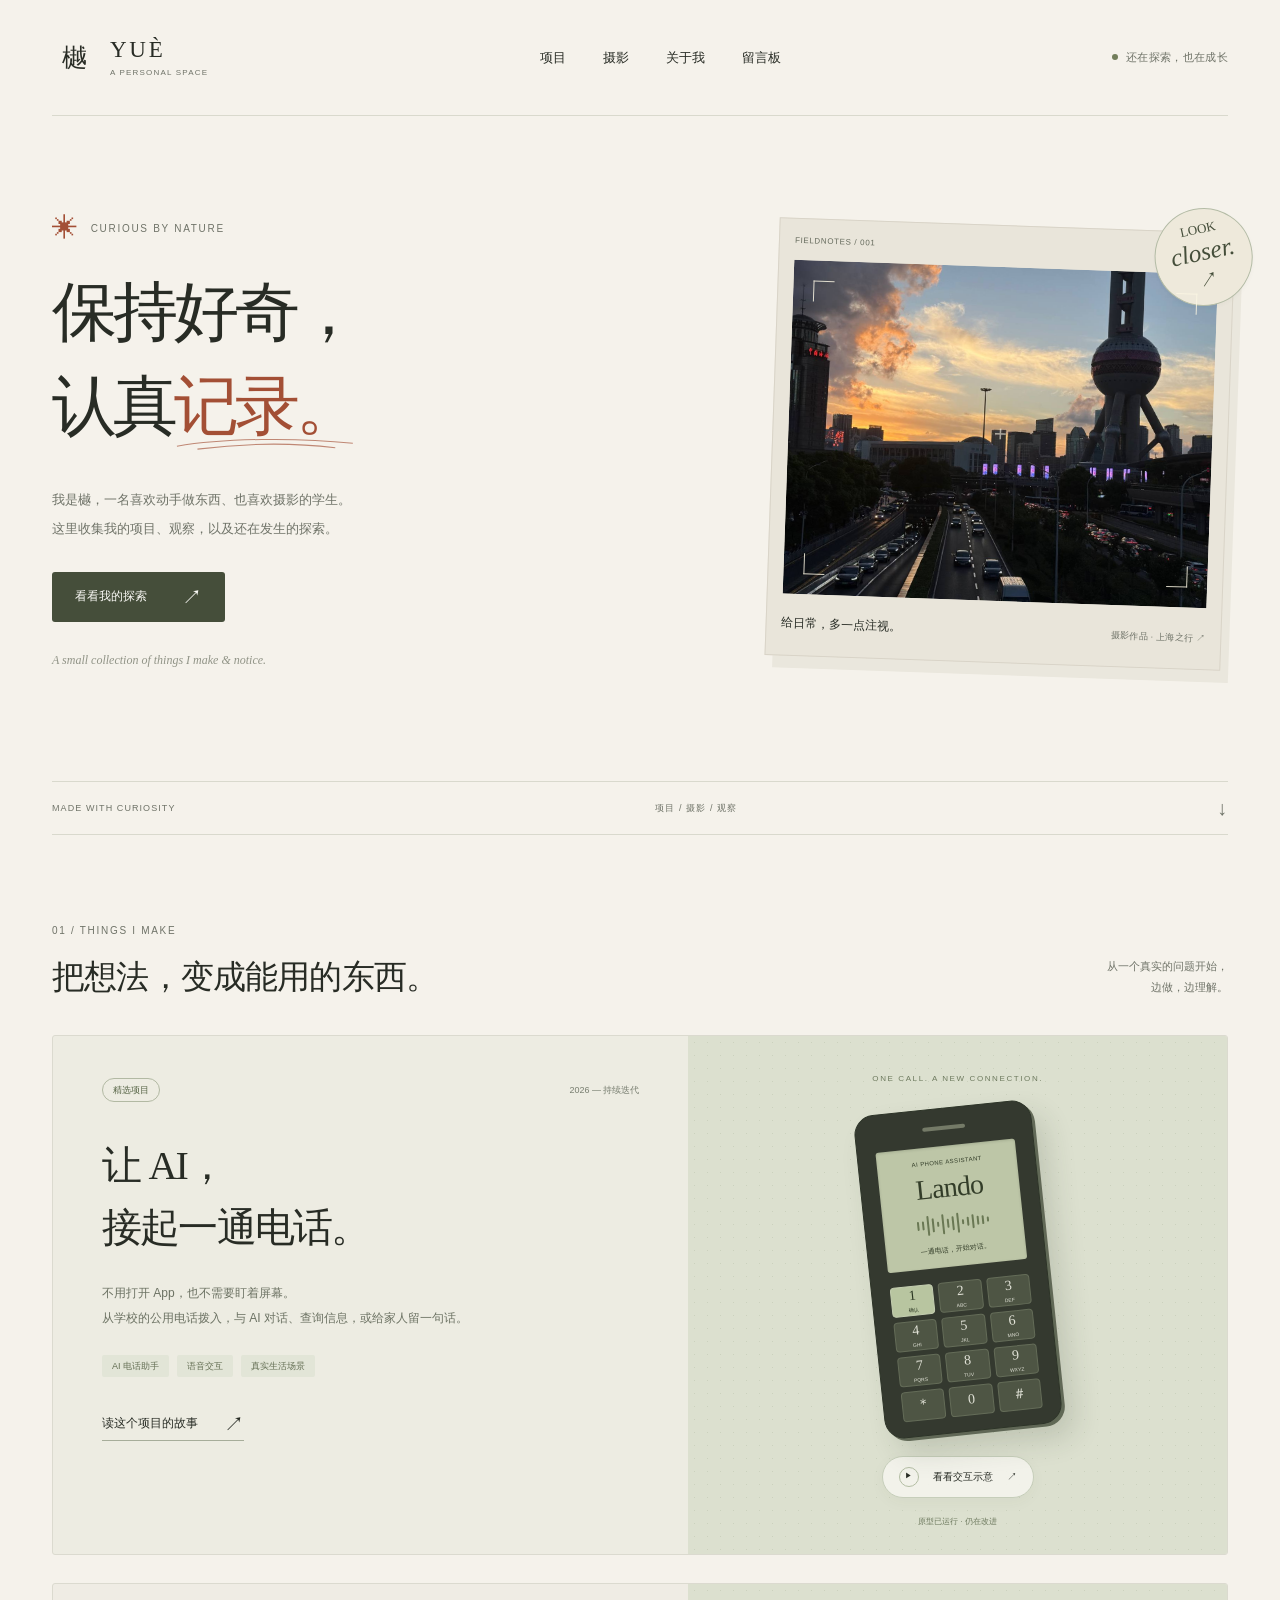
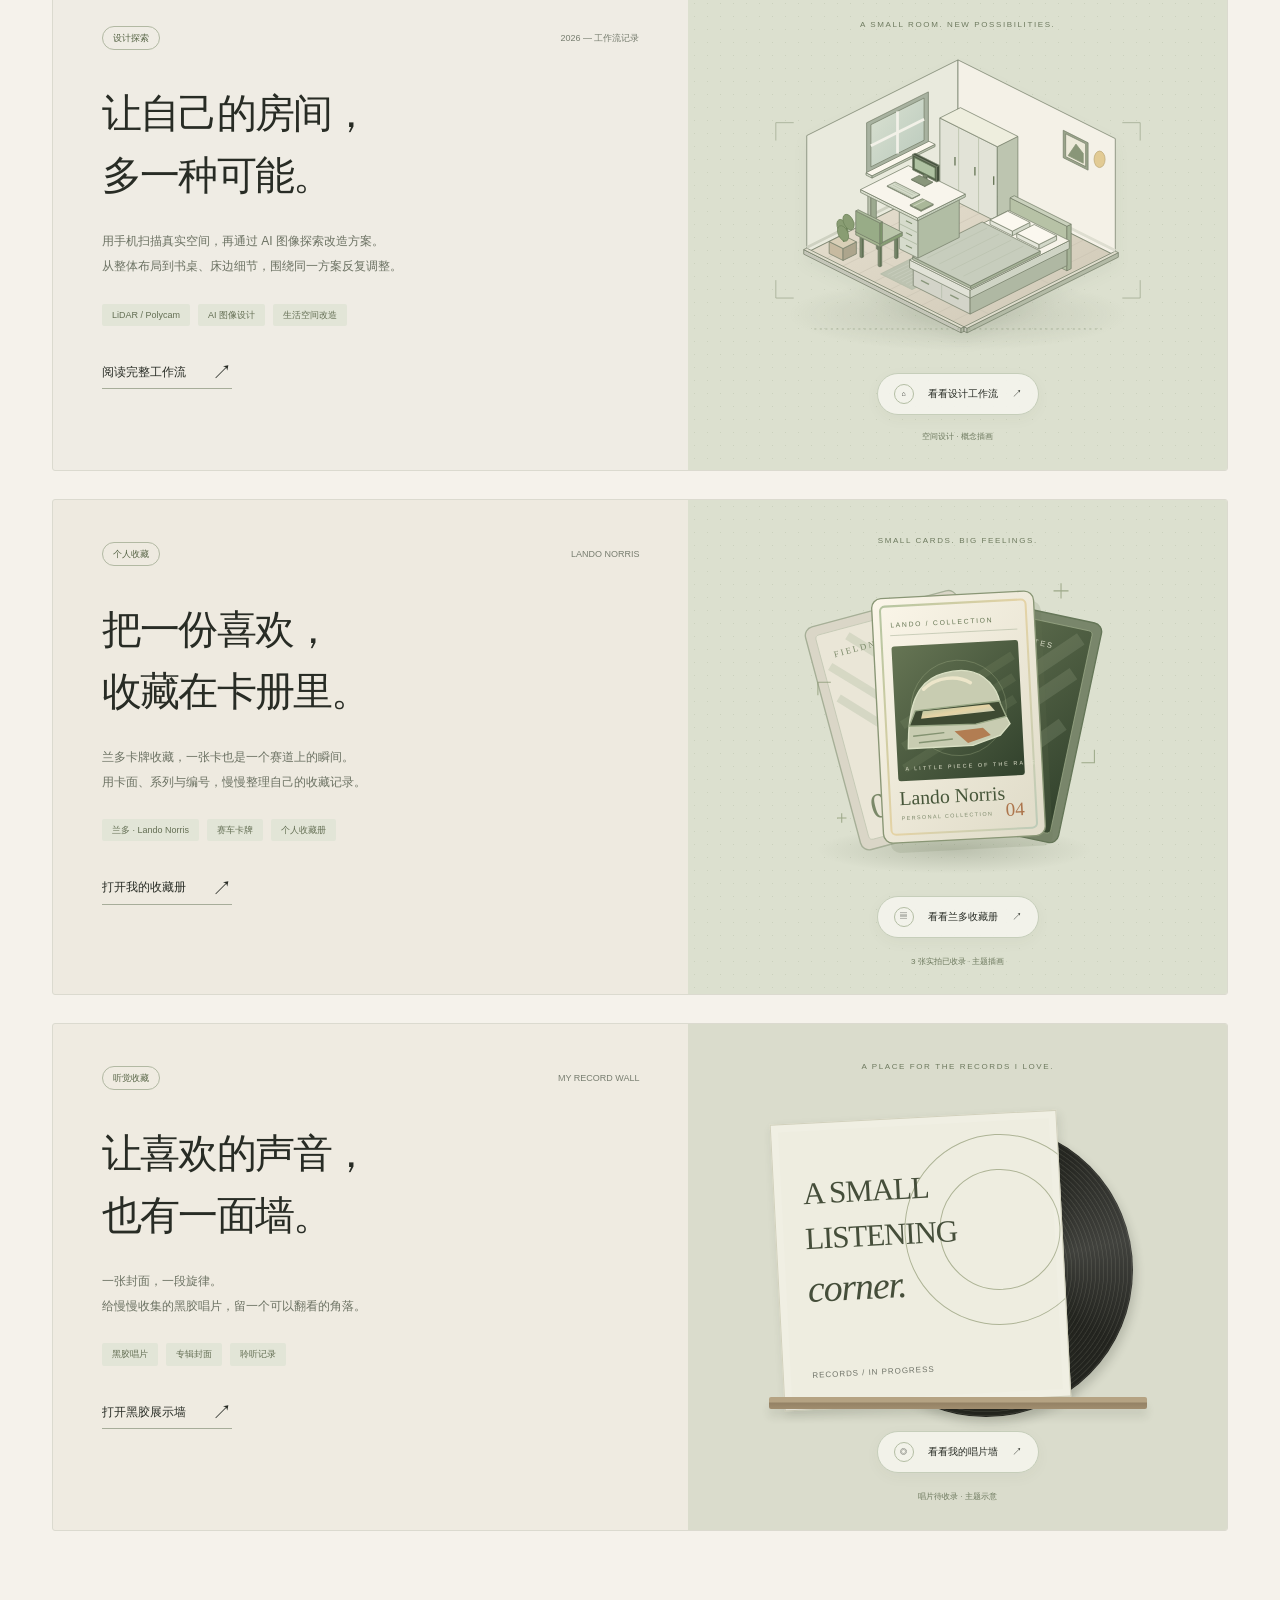
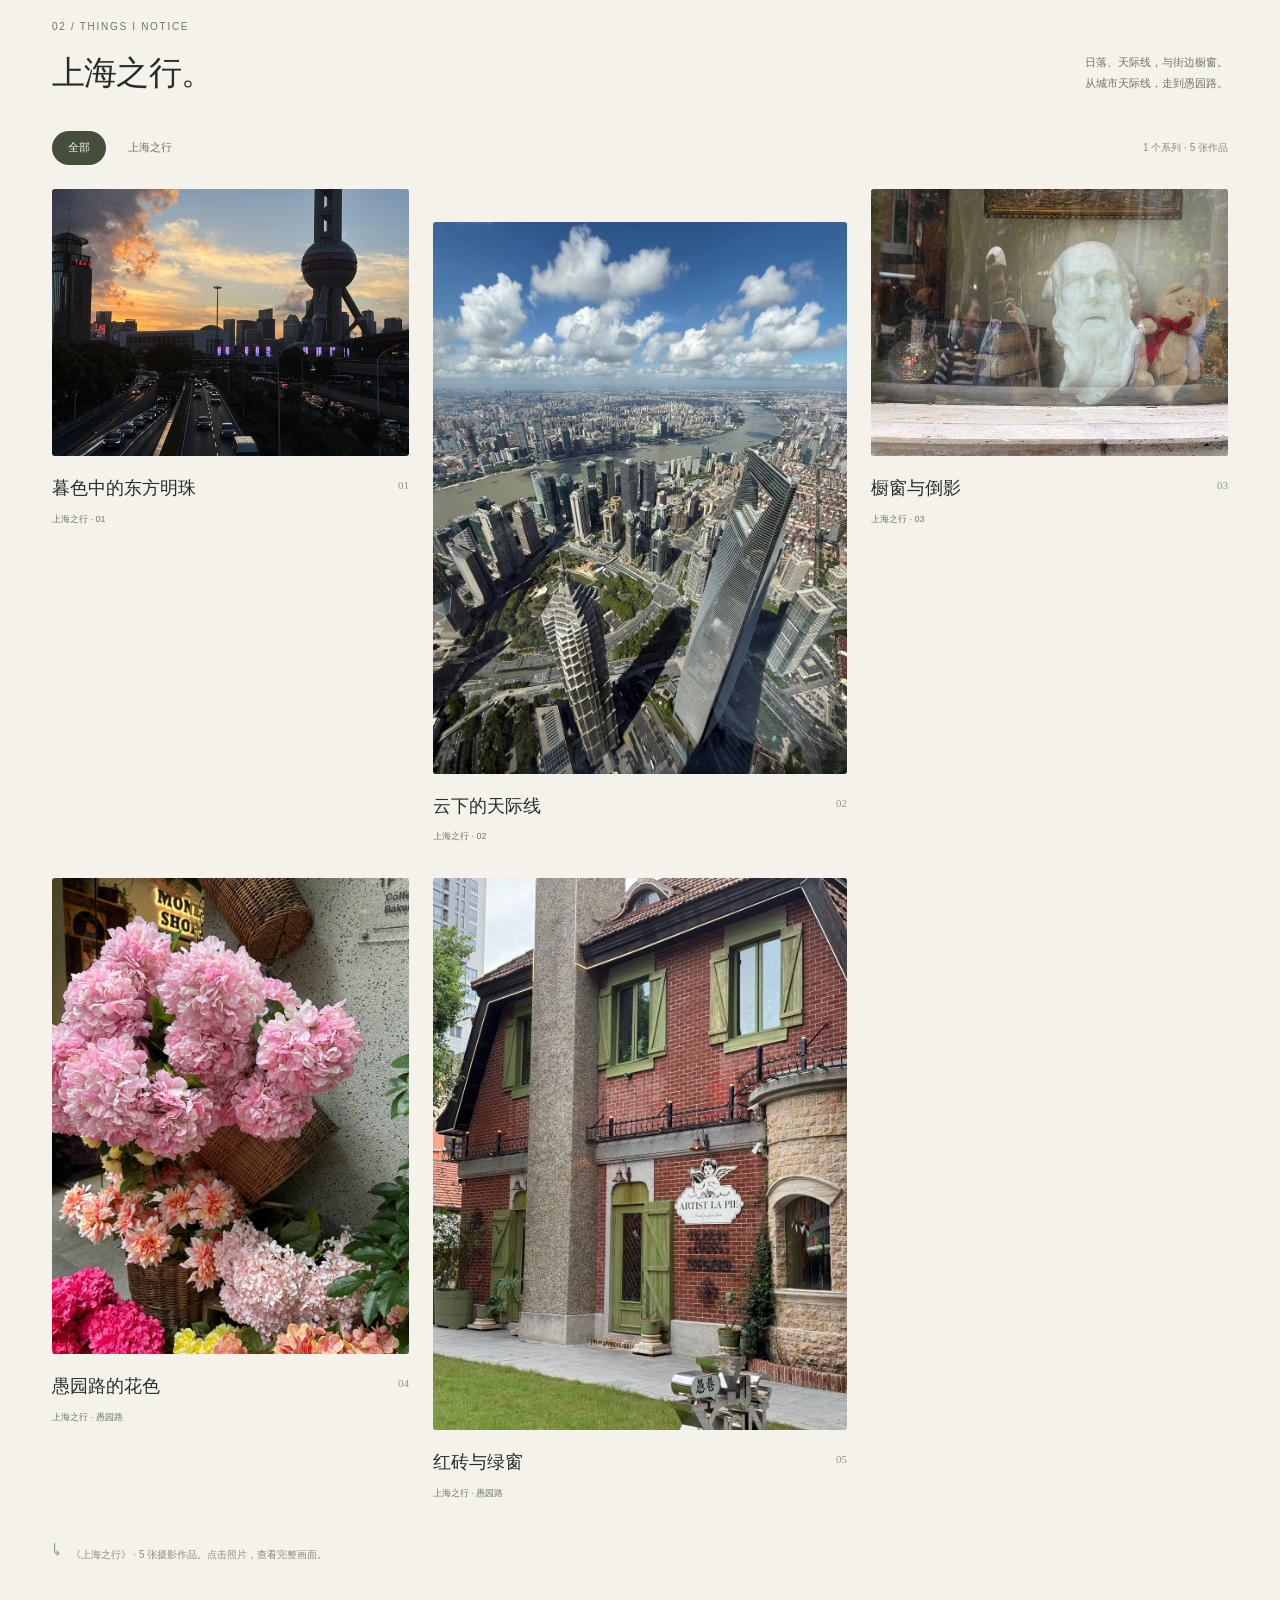
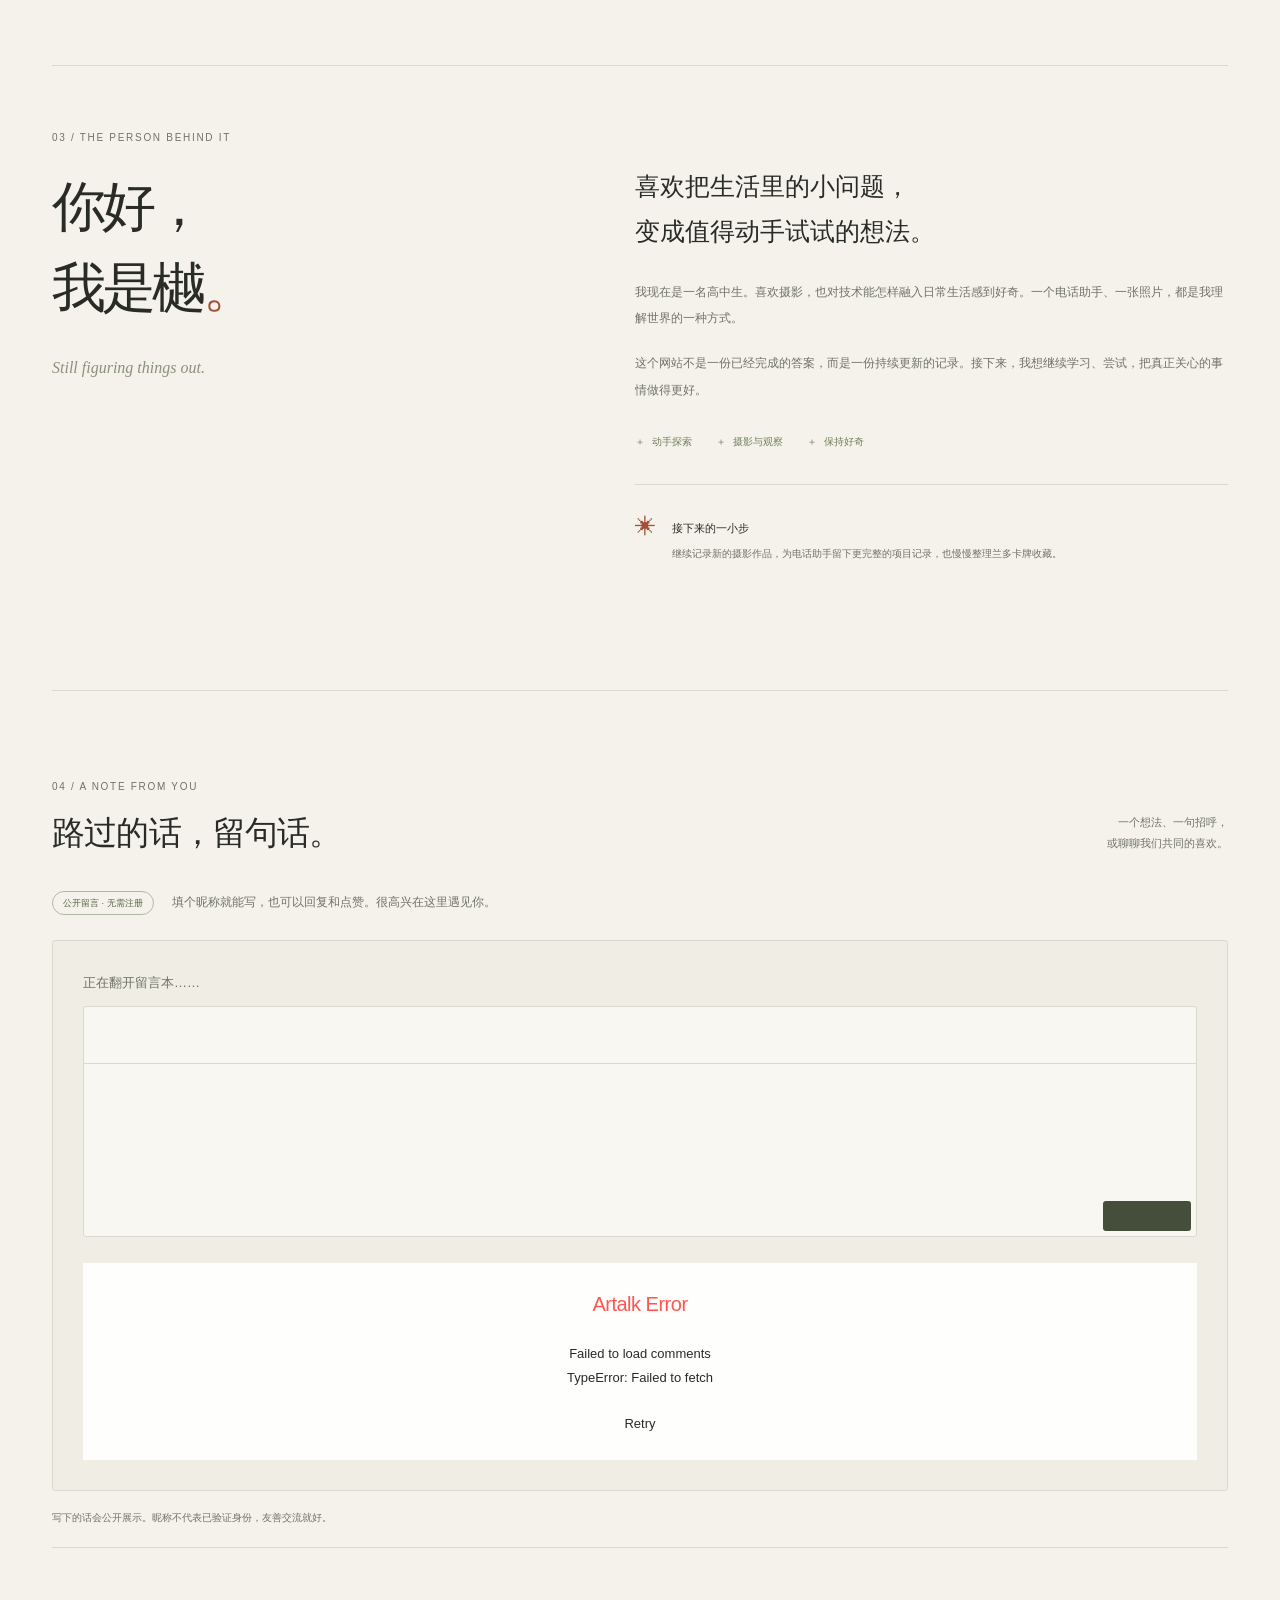
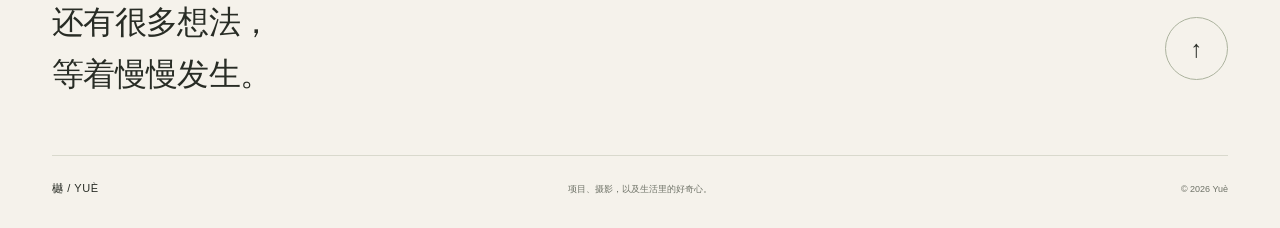
==== commit e951e126: "Add vinyl record display wall with honest empty collection" ====
--- a/index.html
+++ b/index.html
@@ -8,7 +8,7 @@
   <title>樾 Yuè — 项目与观察</title>
   <link rel="icon" type="image/svg+xml" href="assets/mark.svg">
   <link rel="stylesheet" href="assets/vendor/artalk/Artalk.css?v=2.10.0">
-  <link rel="stylesheet" href="styles.css?v=guestbook-20261001">
+  <link rel="stylesheet" href="styles.css?v=vinyl-wall-20261002">
   <script src="content.js?v=shanghai-five-20261001" defer></script>
   <script src="app.js?v=shanghai-20261001" defer></script>
   <script src="guestbook.js?v=guestbook-20261001" defer></script>
@@ -52,6 +52,10 @@
         <div class="project-copy"><div class="project-topline"><span class="pill">个人收藏</span><span class="project-year">LANDO NORRIS</span></div><h3 id="collection-project-title">把一份喜欢，<br>收藏在卡册里。</h3><p>兰多卡牌收藏，一张卡也是一个赛道上的瞬间。<br>用卡面、系列与编号，慢慢整理自己的收藏记录。</p><div class="tag-list"><span>兰多 · Lando Norris</span><span>赛车卡牌</span><span>个人收藏册</span></div><a class="text-link" href="lando-collection.html">打开我的收藏册 <span aria-hidden="true">↗</span></a></div>
         <div class="collection-scene"><span class="scene-note">SMALL CARDS. BIG FEELINGS.</span><img class="collection-illustration" src="assets/card-study.svg" alt="原创兰多收藏主题插画：三张交叠的赛车卡牌与抽象头盔，不是实体卡实拍" width="580" height="500"><a class="demo-trigger" href="lando-collection.html"><span class="play-icon" aria-hidden="true">▤</span> 看看兰多收藏册 <span aria-hidden="true">↗</span></a><span class="scene-bottom">3 张实拍已收录 · 主题插画</span></div>
       </article>
+      <article class="project-card vinyl-project" aria-labelledby="vinyl-project-title">
+        <div class="project-copy"><div class="project-topline"><span class="pill">听觉收藏</span><span class="project-year">MY RECORD WALL</span></div><h3 id="vinyl-project-title">让喜欢的声音，<br>也有一面墙。</h3><p>一张封面，一段旋律。<br>给慢慢收集的黑胶唱片，留一个可以翻看的角落。</p><div class="tag-list"><span>黑胶唱片</span><span>专辑封面</span><span>聆听记录</span></div><a class="text-link" href="vinyl-wall.html">打开黑胶展示墙 <span aria-hidden="true">↗</span></a></div>
+        <div class="vinyl-scene"><span class="scene-note">A PLACE FOR THE RECORDS I LOVE.</span><div class="vinyl-cover-study" aria-hidden="true"><span class="vinyl-disc"></span><span class="vinyl-sleeve"><span class="sleeve-orbit"></span><span class="sleeve-caption">A SMALL<br>LISTENING<br><em>corner.</em></span><span class="sleeve-label">RECORDS / IN PROGRESS</span></span><span class="vinyl-study-shelf"></span></div><a class="demo-trigger" href="vinyl-wall.html"><span class="play-icon" aria-hidden="true">◎</span> 看看我的唱片墙 <span aria-hidden="true">↗</span></a><span class="scene-bottom">唱片待收录 · 主题示意</span></div>
+      </article>
     </section>
 
     <section id="photography" class="section wrap" aria-labelledby="photography-title">
--- a/styles.css
+++ b/styles.css
@@ -54,3 +54,56 @@
 #guestbook-comments .atk-list-footer{font-size:10px}
 @media(max-width:600px){.site-header nav{gap:14px;white-space:nowrap}.guestbook-section{margin-top:40px}.guestbook-intro{align-items:flex-start;flex-direction:column;gap:12px}.guestbook-intro p{font-size:11px}.guestbook-panel{padding:17px 13px}.guestbook-footnote{font-size:9px;line-height:1.9}}
 @media(max-width:360px){.site-header{gap:8px}.site-header nav{gap:10px;font-size:10px}.wordmark{gap:5px;font-size:18px}}
+
+/* Vinyl collection: paper sleeves, black grooves and a warm wooden ledge. */
+.vinyl-project{margin-top:28px;background:#efebe1}
+.vinyl-scene{display:flex;flex-direction:column;align-items:center;justify-content:center;padding:36px 32px 26px;background:#dadccc;overflow:hidden}
+.vinyl-scene .scene-note{text-align:center}
+.vinyl-cover-study{position:relative;width:min(100%,350px);aspect-ratio:1.2;margin:22px 0 18px}
+.vinyl-disc{position:absolute;display:block;width:84%;aspect-ratio:1;right:0;top:2%;border-radius:50%;background:repeating-radial-gradient(circle at 50% 50%,#242520 0 1px,#35362f 1.5px 2px,#22231e 2.5px 4px);box-shadow:3px 6px 10px #25282030}
+.vinyl-disc::before{content:"";position:absolute;inset:0;border-radius:50%;background:conic-gradient(from 30deg,#ffffff00 0deg,#ffffff23 48deg,#ffffff00 90deg,#ffffff00 178deg,#ffffff23 226deg,#ffffff00 265deg)}
+.vinyl-disc::after{content:"";position:absolute;width:29%;height:29%;left:35.5%;top:35.5%;border-radius:50%;background:radial-gradient(circle,#242520 0 3px,#d9c9a3 3.5px 100%);border:1px solid #c2b28c}
+.vinyl-sleeve{position:absolute;display:block;width:82%;aspect-ratio:1;top:0;left:0;background:#eeede0;border:1px solid #d2d1bd;box-shadow:2px 4px 10px #37422c20;overflow:hidden;transform:rotate(-3deg);transform-origin:50% 90%}
+.vinyl-sleeve::after{content:"";position:absolute;inset:0;box-shadow:inset 0 0 0 7px #ffffff17;pointer-events:none}
+.vinyl-sleeve img{width:100%;height:100%;object-fit:contain;background:#eee9df}
+.sleeve-orbit{position:absolute;display:block;right:-12%;top:7%;width:67%;aspect-ratio:1;border:1px solid #aeb496;border-radius:50%}
+.sleeve-orbit::after{content:"";position:absolute;inset:18%;border:1px solid #aeb496;border-radius:50%}
+.sleeve-caption{position:absolute;left:10%;top:17%;font-family:var(--serif);font-size:clamp(17px,3vw,31px);line-height:1.45;letter-spacing:-.035em;color:var(--olive);white-space:pre-line}
+.sleeve-caption em{font-family:Georgia,serif;font-size:1.22em;font-weight:400}
+.sleeve-label{position:absolute;left:10%;bottom:9%;font-family:var(--sans);font-size:8px;letter-spacing:.12em;color:var(--muted)}
+.vinyl-study-shelf{position:absolute;bottom:0;left:-4%;width:108%;height:12px;background:linear-gradient(#b5a383,#b5a383 5px,#948265 6px,#a08d6e);border-radius:2px;box-shadow:0 8px 8px #36402b19}
+.vinyl-scene .demo-trigger{margin-top:4px}
+.vinyl-scene .scene-bottom{margin-top:17px}
+.vinyl-hero-meta{display:flex;align-items:center;gap:23px;flex-wrap:wrap;padding-top:15px}
+.vinyl-hero-meta .text-link{margin-left:auto;font-size:11px}
+.vinyl-wall-section{padding:55px 0;border-bottom:1px solid var(--line)}
+.record-wall{display:grid;grid-template-columns:repeat(3,minmax(0,1fr));gap:32px 28px;padding:48px 38px 24px;background:#e5e5d8;background-image:radial-gradient(#b5baa440 .6px,transparent .6px);background-size:9px 9px;border:1px solid #d2d5c2;border-radius:var(--radius);overflow:hidden;box-shadow:inset 0 1px 9px #3e492b09}
+.vinyl-slot{position:relative;min-width:0;padding:0 14px 28px}
+.vinyl-slot::after{content:"";position:absolute;bottom:5px;left:-14px;right:-14px;height:11px;background:linear-gradient(#b8a98a,#b8a98a 4px,#938366 5px,#a49373);box-shadow:0 9px 10px #45503715;border-radius:1px}
+.record-display{display:block;position:relative;width:100%;aspect-ratio:1.1;border:0;padding:0;background:none}
+.record-display .vinyl-disc{width:80%;top:2%}
+.record-display .vinyl-sleeve{width:82%}
+.record-display .sleeve-caption{font-size:clamp(17px,2.5vw,28px)}
+.record-display .sleeve-label{font-size:7px;letter-spacing:.07em}
+.vinyl-slot:nth-child(3n+2) .vinyl-sleeve{background:#d6dbc8;transform:rotate(2deg)}
+.vinyl-slot:nth-child(3n) .vinyl-sleeve{background:#e5d5c5;transform:rotate(-1deg)}
+.vinyl-slot:nth-child(3n) .sleeve-orbit,.vinyl-slot:nth-child(3n) .sleeve-orbit::after{border-color:#bfac95}
+.record-copy{position:relative;margin-top:8px;padding-left:27px;min-height:44px;overflow-wrap:anywhere}
+.record-number{position:absolute;left:0;top:2px;font-size:9px;color:var(--muted);letter-spacing:.06em}
+.record-copy h3{font-family:var(--serif);font-size:17px;line-height:1.6;margin:0 0 5px}
+.record-copy p{font-size:11px;line-height:1.8;color:var(--muted);margin:0}
+.record-copy .record-listening-note{font-size:10px;margin-top:8px}
+.is-empty .record-copy h3{font-family:var(--sans);font-size:11px;color:var(--muted);font-weight:400;line-height:2}
+.has-record .vinyl-sleeve,.has-record .vinyl-disc{transition:transform .25s}
+.has-record .record-display:hover .vinyl-sleeve{transform:rotate(-2deg) translateY(-4px)}
+.has-record .record-display:hover .vinyl-disc{transform:rotate(8deg)}
+.vinyl-empty-note{display:flex;align-items:flex-start;gap:18px;padding:30px 0 0}
+.vinyl-empty-note .tiny-cross{margin-top:6px}
+.vinyl-empty-note h3{font-family:var(--serif);font-size:21px;margin-bottom:10px}
+.vinyl-empty-note p{font-size:12px;line-height:2.1;color:var(--muted);margin:0}
+.vinyl-wall-note{font-size:10px;color:var(--muted);margin:20px 0 0}
+.vinyl-dialog #card-dialog-image{max-height:65vh;width:auto;margin-inline:auto;object-fit:contain}
+@media(max-width:820px){.vinyl-scene{padding:30px 22px}.vinyl-cover-study{margin-top:20px}.record-wall{padding:34px 20px 18px;gap:25px 18px}.vinyl-slot{padding-inline:7px}.vinyl-slot::after{left:-9px;right:-9px}.record-copy h3{font-size:15px}.record-display .sleeve-label{font-size:6px;letter-spacing:0}.vinyl-wall-section>.section-heading>.small-label{display:none}}
+@media(max-width:600px){.vinyl-project{margin-top:22px}.vinyl-scene{padding:30px 26px 25px}.vinyl-cover-study{max-width:310px}.vinyl-hero-meta{gap:15px}.vinyl-hero-meta .text-link{margin-left:0}.vinyl-wall-section{padding:35px 0}.record-wall{grid-template-columns:repeat(2,minmax(0,1fr));padding:30px 16px 15px;gap:25px 14px}.vinyl-slot{padding:0 5px 24px}.vinyl-slot::after{left:-7px;right:-7px;height:9px}.record-copy{padding-left:23px;margin-top:8px;min-height:34px}.record-number{font-size:8px}.record-copy h3{font-size:14px}.is-empty .record-copy h3{font-size:10px}.record-copy p{font-size:10px}.record-display .sleeve-caption{font-size:19px}.record-display .sleeve-label{font-size:5px}.vinyl-empty-note{padding-top:25px;gap:13px}.vinyl-empty-note h3{font-size:19px}.vinyl-empty-note p{font-size:11px}.vinyl-wall-note{font-size:9px;line-height:1.9}}
+@media(max-width:360px){.record-wall{padding:25px 12px 12px;column-gap:10px}.record-display .sleeve-caption{font-size:16px}.record-display .sleeve-label{font-size:4px}.record-copy{padding-left:20px}.is-empty .record-copy h3{font-size:9px}}
+@media(prefers-reduced-motion:reduce){.has-record .vinyl-sleeve,.has-record .vinyl-disc{transition:none}.has-record .record-display:hover .vinyl-disc{transform:none}}
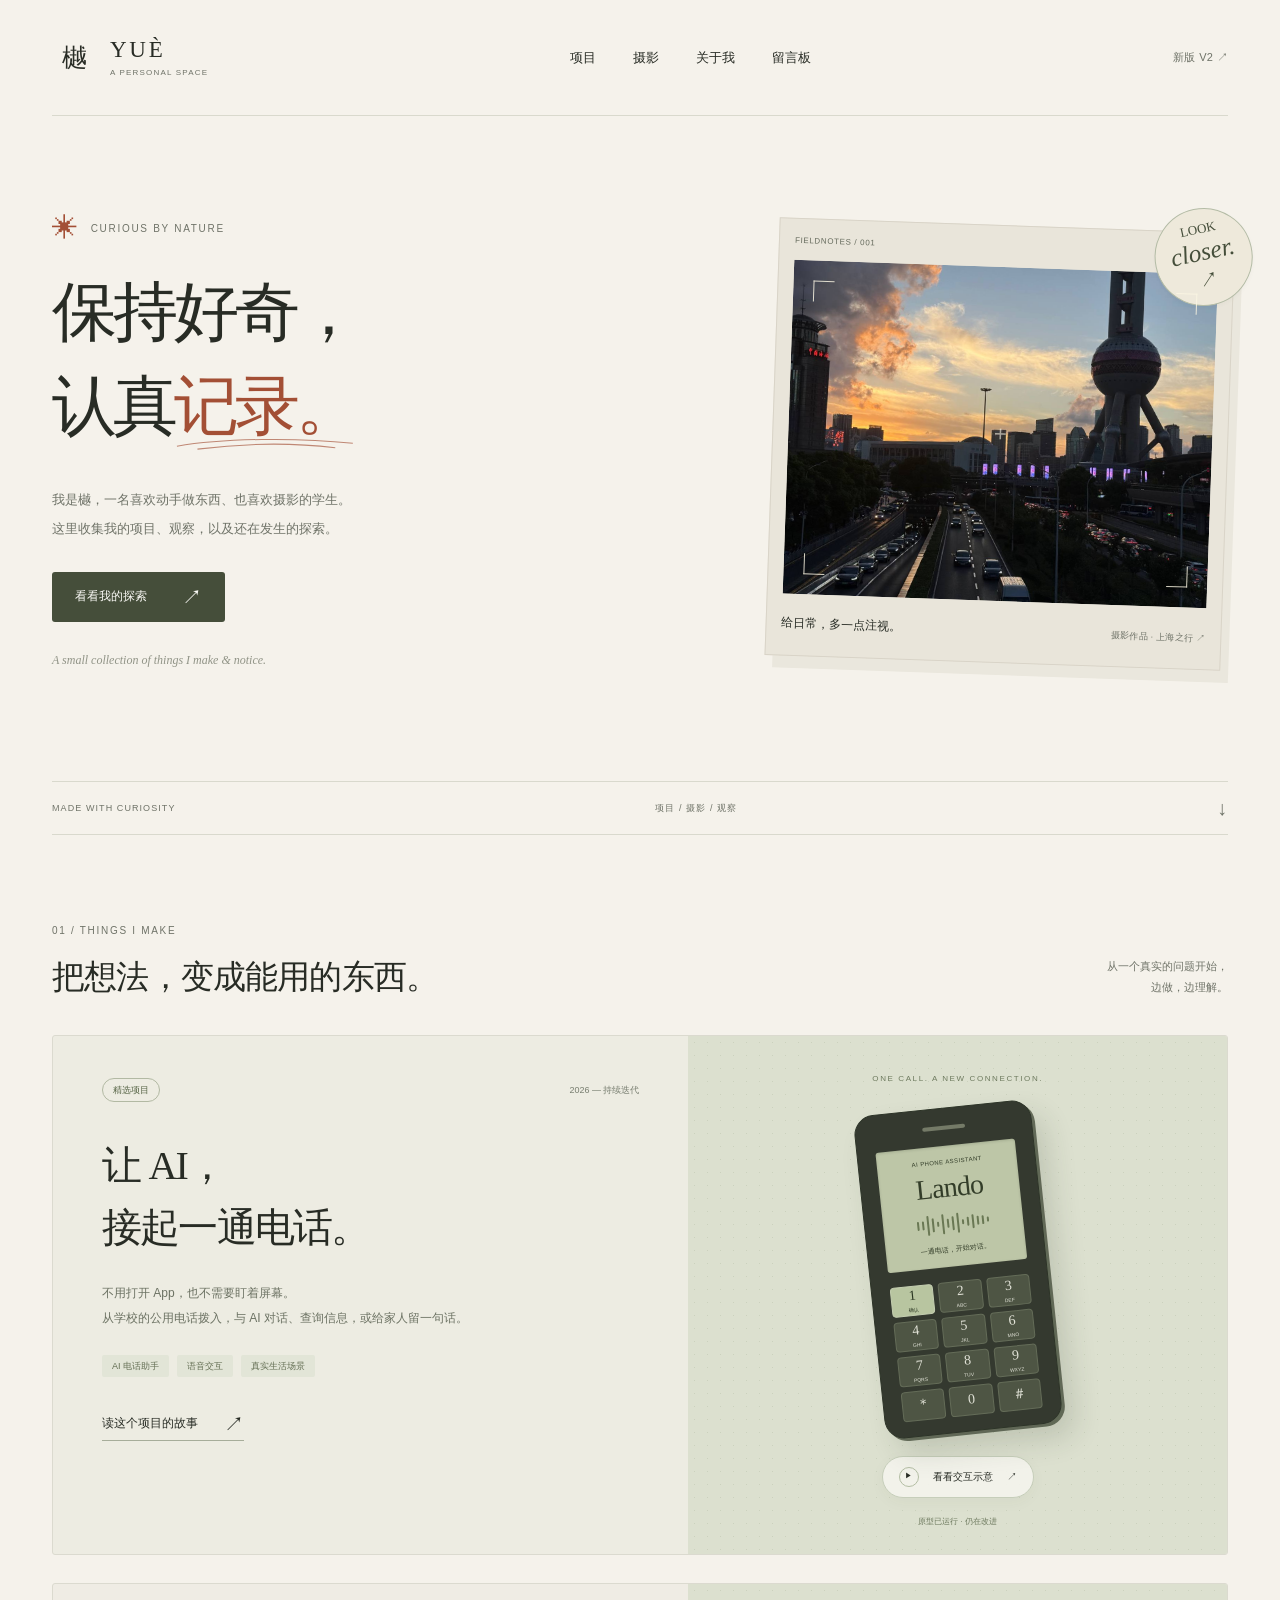
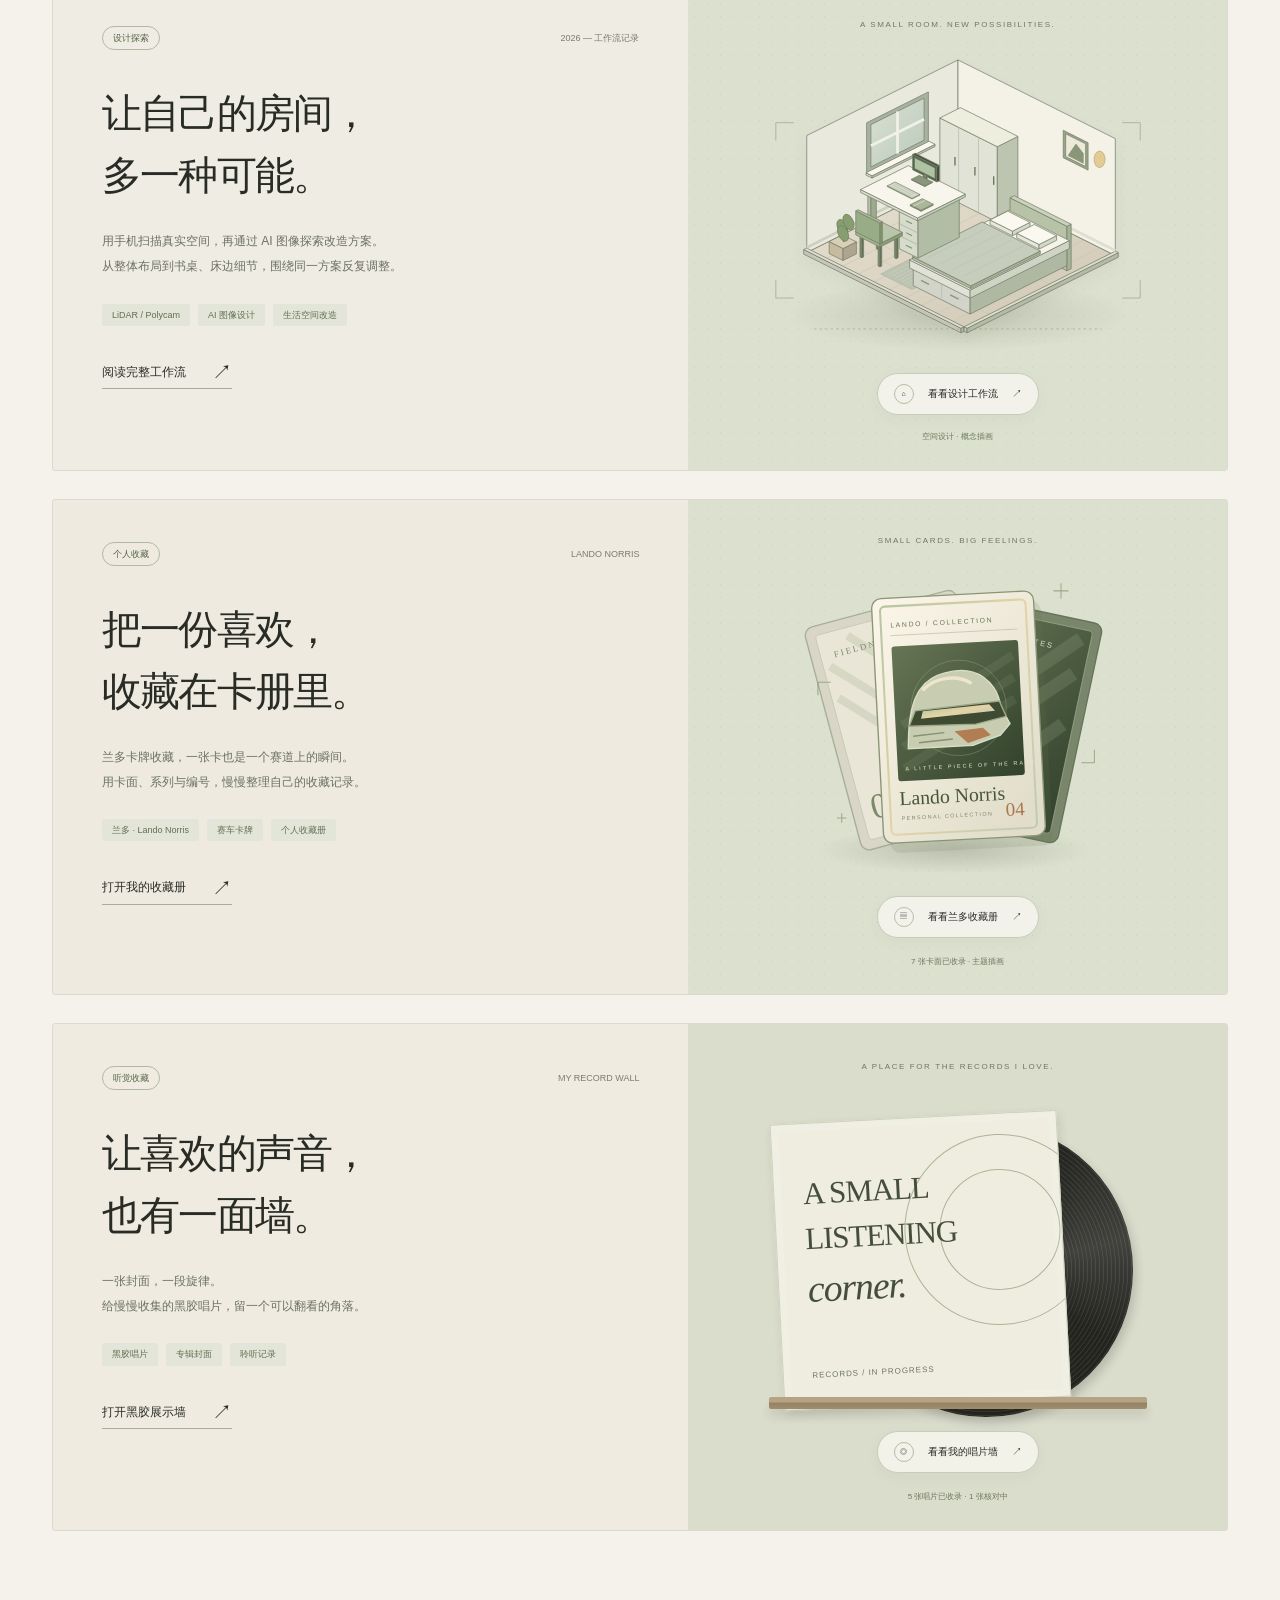
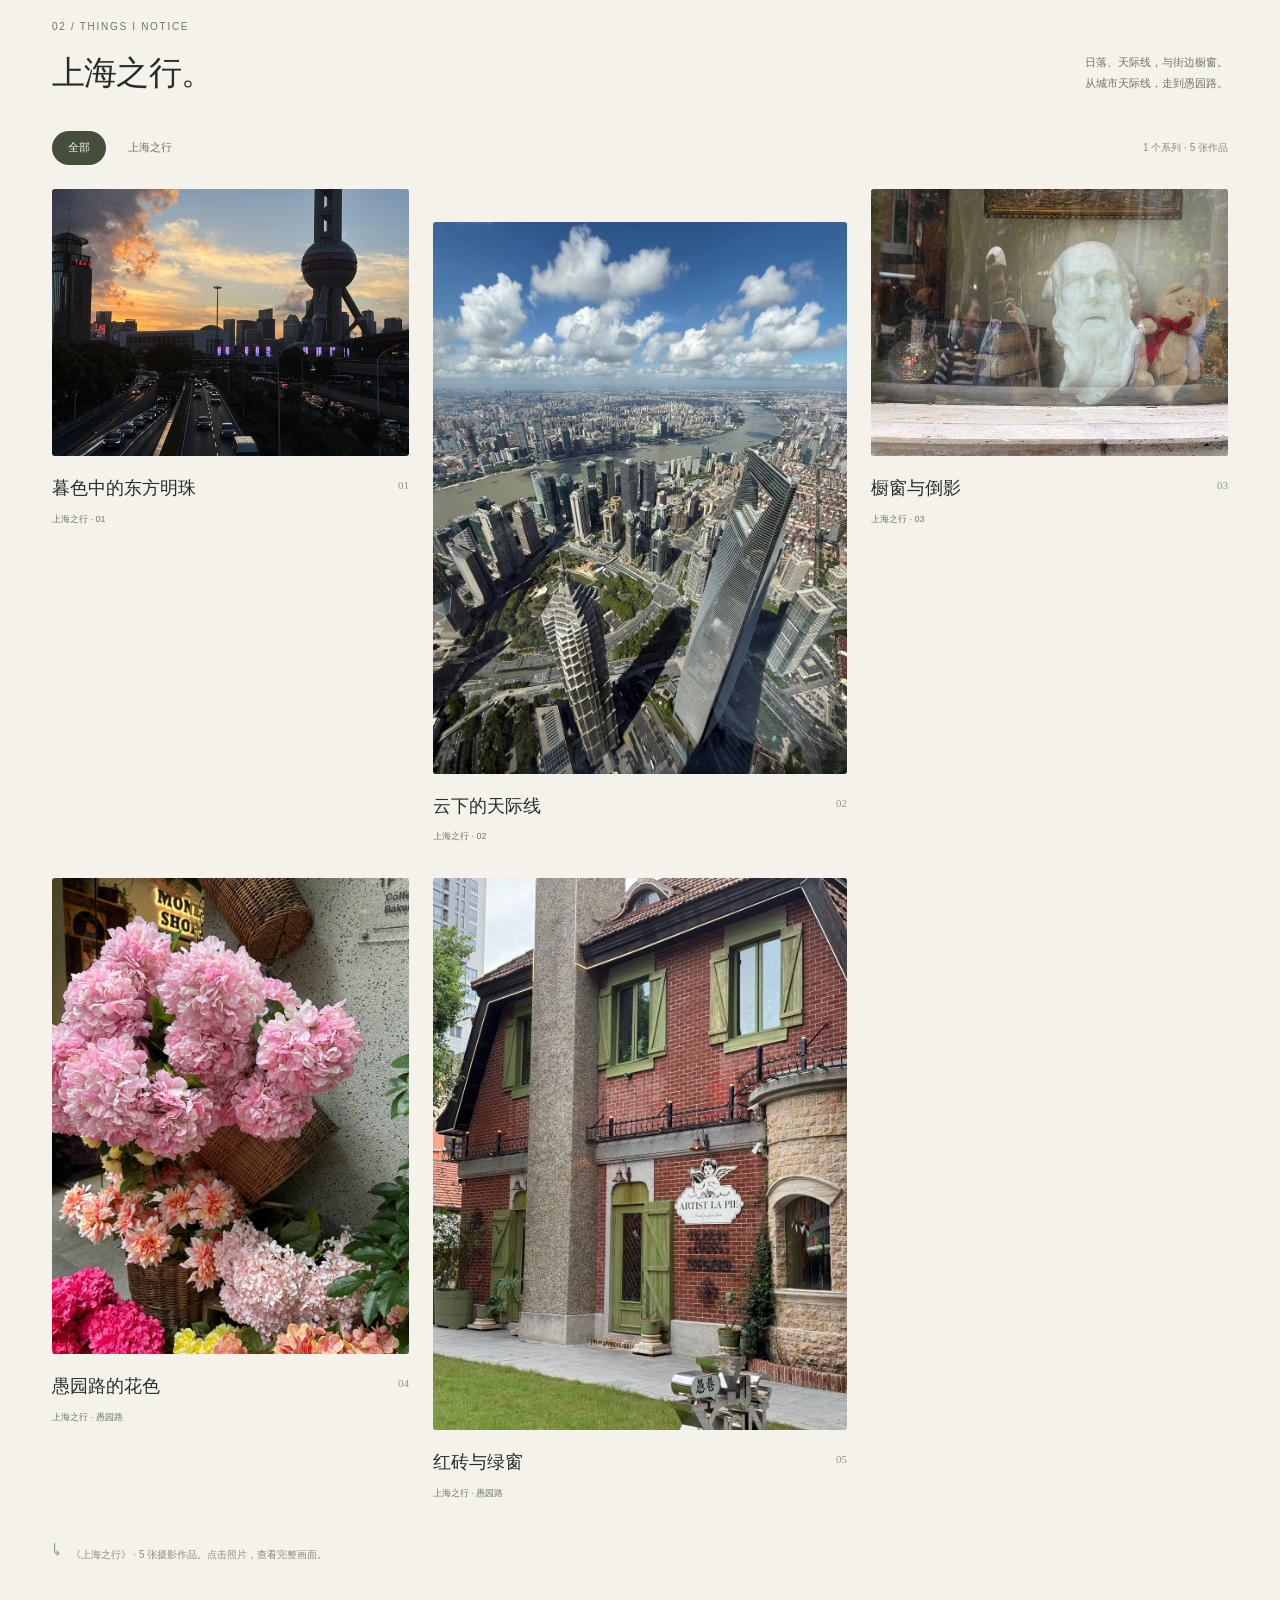
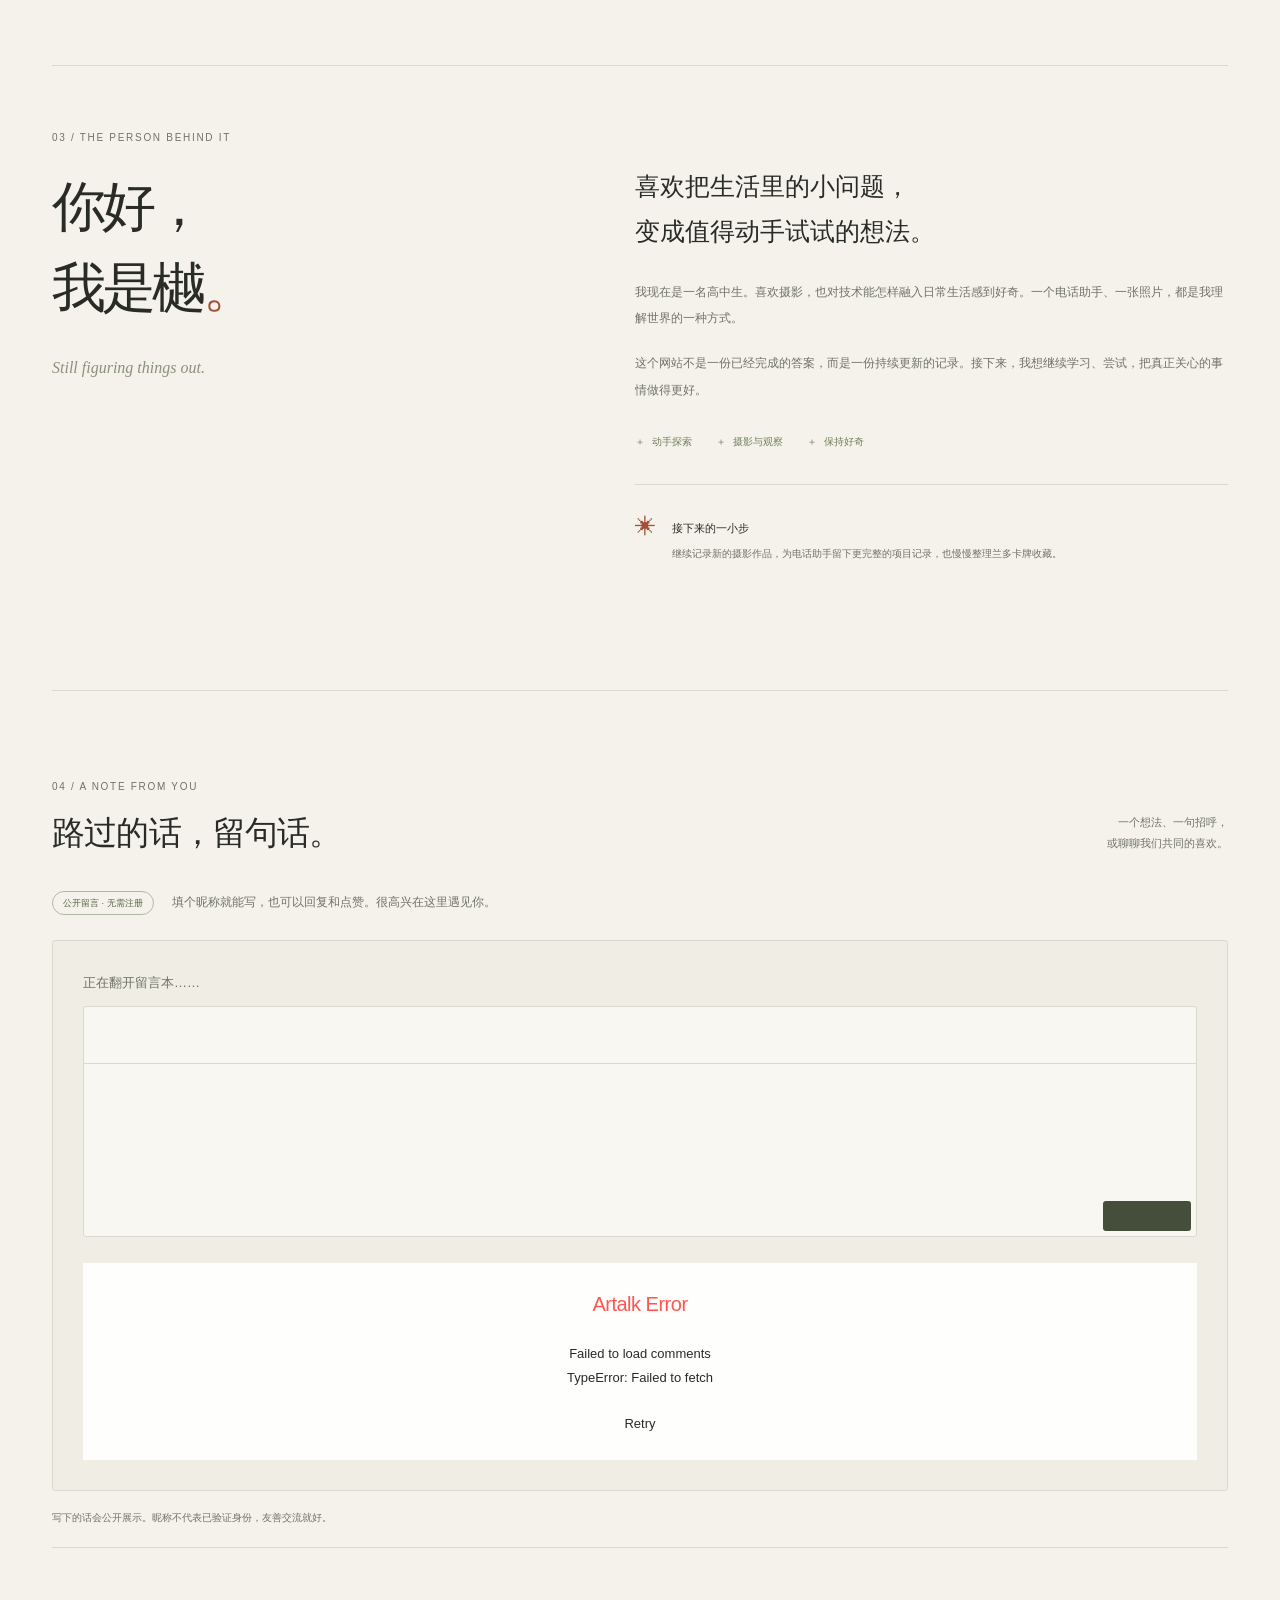
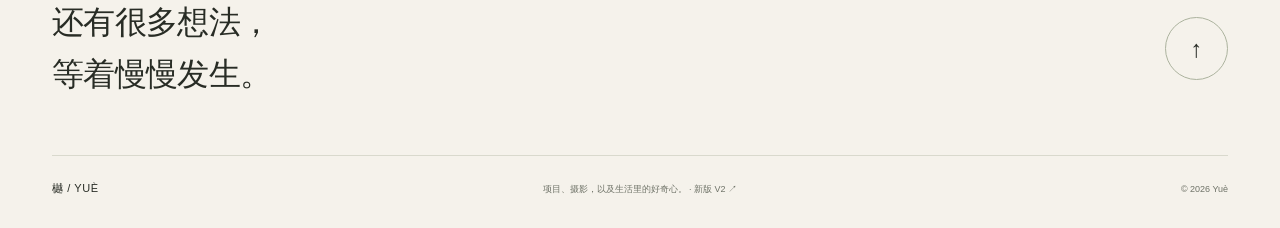
==== commit 46917b3a: "Add Lando-inspired V2 with shared guestbook and updated collections" ====
--- a/index.html
+++ b/index.html
@@ -8,7 +8,7 @@
   <title>樾 Yuè — 项目与观察</title>
   <link rel="icon" type="image/svg+xml" href="assets/mark.svg">
   <link rel="stylesheet" href="assets/vendor/artalk/Artalk.css?v=2.10.0">
-  <link rel="stylesheet" href="styles.css?v=vinyl-wall-20261002">
+  <link rel="stylesheet" href="styles.css?v=vinyl-covers-20261002">
   <script src="content.js?v=shanghai-five-20261001" defer></script>
   <script src="app.js?v=shanghai-20261001" defer></script>
   <script src="guestbook.js?v=guestbook-20261001" defer></script>
@@ -18,7 +18,7 @@
   <header class="site-header wrap">
     <a class="wordmark" href="./" aria-label="樾的首页"><span class="brand-mark" aria-hidden="true">樾</span><span>YUÈ<span class="wordmark-small">A PERSONAL SPACE</span></span></a>
     <nav aria-label="主要导航"><a href="#projects">项目</a><a href="#photography">摄影</a><a href="#about">关于我</a><a href="#guestbook">留言板</a></nav>
-    <span class="header-note"><i class="status-dot" aria-hidden="true"></i> 还在探索，也在成长</span>
+    <a class="header-note" href="v2.html">新版 V2 ↗</a>
   </header>
   <main id="main">
     <section class="hero wrap" aria-labelledby="hero-title">
@@ -50,11 +50,11 @@
       </article>
       <article class="project-card collection-project" aria-labelledby="collection-project-title">
         <div class="project-copy"><div class="project-topline"><span class="pill">个人收藏</span><span class="project-year">LANDO NORRIS</span></div><h3 id="collection-project-title">把一份喜欢，<br>收藏在卡册里。</h3><p>兰多卡牌收藏，一张卡也是一个赛道上的瞬间。<br>用卡面、系列与编号，慢慢整理自己的收藏记录。</p><div class="tag-list"><span>兰多 · Lando Norris</span><span>赛车卡牌</span><span>个人收藏册</span></div><a class="text-link" href="lando-collection.html">打开我的收藏册 <span aria-hidden="true">↗</span></a></div>
-        <div class="collection-scene"><span class="scene-note">SMALL CARDS. BIG FEELINGS.</span><img class="collection-illustration" src="assets/card-study.svg" alt="原创兰多收藏主题插画：三张交叠的赛车卡牌与抽象头盔，不是实体卡实拍" width="580" height="500"><a class="demo-trigger" href="lando-collection.html"><span class="play-icon" aria-hidden="true">▤</span> 看看兰多收藏册 <span aria-hidden="true">↗</span></a><span class="scene-bottom">3 张实拍已收录 · 主题插画</span></div>
+        <div class="collection-scene"><span class="scene-note">SMALL CARDS. BIG FEELINGS.</span><img class="collection-illustration" src="assets/card-study.svg" alt="原创兰多收藏主题插画：三张交叠的赛车卡牌与抽象头盔，不是实体卡实拍" width="580" height="500"><a class="demo-trigger" href="lando-collection.html"><span class="play-icon" aria-hidden="true">▤</span> 看看兰多收藏册 <span aria-hidden="true">↗</span></a><span class="scene-bottom">7 张卡面已收录 · 主题插画</span></div>
       </article>
       <article class="project-card vinyl-project" aria-labelledby="vinyl-project-title">
         <div class="project-copy"><div class="project-topline"><span class="pill">听觉收藏</span><span class="project-year">MY RECORD WALL</span></div><h3 id="vinyl-project-title">让喜欢的声音，<br>也有一面墙。</h3><p>一张封面，一段旋律。<br>给慢慢收集的黑胶唱片，留一个可以翻看的角落。</p><div class="tag-list"><span>黑胶唱片</span><span>专辑封面</span><span>聆听记录</span></div><a class="text-link" href="vinyl-wall.html">打开黑胶展示墙 <span aria-hidden="true">↗</span></a></div>
-        <div class="vinyl-scene"><span class="scene-note">A PLACE FOR THE RECORDS I LOVE.</span><div class="vinyl-cover-study" aria-hidden="true"><span class="vinyl-disc"></span><span class="vinyl-sleeve"><span class="sleeve-orbit"></span><span class="sleeve-caption">A SMALL<br>LISTENING<br><em>corner.</em></span><span class="sleeve-label">RECORDS / IN PROGRESS</span></span><span class="vinyl-study-shelf"></span></div><a class="demo-trigger" href="vinyl-wall.html"><span class="play-icon" aria-hidden="true">◎</span> 看看我的唱片墙 <span aria-hidden="true">↗</span></a><span class="scene-bottom">唱片待收录 · 主题示意</span></div>
+        <div class="vinyl-scene"><span class="scene-note">A PLACE FOR THE RECORDS I LOVE.</span><div class="vinyl-cover-study" aria-hidden="true"><span class="vinyl-disc"></span><span class="vinyl-sleeve"><span class="sleeve-orbit"></span><span class="sleeve-caption">A SMALL<br>LISTENING<br><em>corner.</em></span><span class="sleeve-label">RECORDS / IN PROGRESS</span></span><span class="vinyl-study-shelf"></span></div><a class="demo-trigger" href="vinyl-wall.html"><span class="play-icon" aria-hidden="true">◎</span> 看看我的唱片墙 <span aria-hidden="true">↗</span></a><span class="scene-bottom">5 张唱片已收录 · 1 张核对中</span></div>
       </article>
     </section>
 
@@ -83,7 +83,7 @@
     </section>
     <section class="closing wrap" aria-label="结束语"><p>还有很多想法，<br>等着慢慢发生。</p><a class="circle-link" href="#main" aria-label="回到顶部">↑</a></section>
   </main>
-  <footer class="site-footer wrap"><a href="./" class="footer-name">樾 / YUÈ</a><p>项目、摄影，以及生活里的好奇心。</p><span>© <span data-year>2026</span> Yuè</span></footer>
+  <footer class="site-footer wrap"><a href="./" class="footer-name">樾 / YUÈ</a><p>项目、摄影，以及生活里的好奇心。 · <a href="v2.html">新版 V2 ↗</a></p><span>© <span data-year>2026</span> Yuè</span></footer>
 
   <dialog id="demo-dialog" class="dialog demo-dialog" aria-labelledby="demo-title"><div class="dialog-header"><span class="eyebrow">AN INTERACTION SKETCH</span><button class="icon-button" type="button" data-close-dialog aria-label="关闭交互示意">×</button></div><h2 id="demo-title">一通电话，可以怎么开始？</h2><p class="dialog-intro">以下是编写的交互示意，不是真实通话录音，也不会拨号或发送消息。</p><ol class="demo-steps"><li><span class="step-number">01</span><div><strong>拨入电话</strong><p>接通后，听到 AI 的语音欢迎。</p></div></li><li><span class="step-number">02</span><div><strong>说出你的请求</strong><p>“请帮我给家人留一句话。”</p></div></li><li><span class="step-number">03</span><div><strong>复述，再确认</strong><p>AI 读回拟发送内容，等待按键确认。</p></div></li><li><span class="step-number">04</span><div><strong>把声音，变成连接</strong><p>确认后的留言通过已配置的渠道送达。</p></div></li></ol><a class="button button-dark" href="phone-assistant.html">了解项目与限制 <span aria-hidden="true">↗</span></a></dialog>
   <dialog id="photo-dialog" class="dialog photo-dialog" aria-labelledby="photo-dialog-title"><div class="dialog-header"><h2 id="photo-dialog-title">摄影作品</h2><button class="icon-button" type="button" data-close-dialog aria-label="关闭照片">×</button></div><img id="photo-dialog-image" alt=""><p id="photo-dialog-caption"></p></dialog>
--- a/styles.css
+++ b/styles.css
@@ -107,3 +107,5 @@
 @media(max-width:600px){.vinyl-project{margin-top:22px}.vinyl-scene{padding:30px 26px 25px}.vinyl-cover-study{max-width:310px}.vinyl-hero-meta{gap:15px}.vinyl-hero-meta .text-link{margin-left:0}.vinyl-wall-section{padding:35px 0}.record-wall{grid-template-columns:repeat(2,minmax(0,1fr));padding:30px 16px 15px;gap:25px 14px}.vinyl-slot{padding:0 5px 24px}.vinyl-slot::after{left:-7px;right:-7px;height:9px}.record-copy{padding-left:23px;margin-top:8px;min-height:34px}.record-number{font-size:8px}.record-copy h3{font-size:14px}.is-empty .record-copy h3{font-size:10px}.record-copy p{font-size:10px}.record-display .sleeve-caption{font-size:19px}.record-display .sleeve-label{font-size:5px}.vinyl-empty-note{padding-top:25px;gap:13px}.vinyl-empty-note h3{font-size:19px}.vinyl-empty-note p{font-size:11px}.vinyl-wall-note{font-size:9px;line-height:1.9}}
 @media(max-width:360px){.record-wall{padding:25px 12px 12px;column-gap:10px}.record-display .sleeve-caption{font-size:16px}.record-display .sleeve-label{font-size:4px}.record-copy{padding-left:20px}.is-empty .record-copy h3{font-size:9px}}
 @media(prefers-reduced-motion:reduce){.has-record .vinyl-sleeve,.has-record .vinyl-disc{transition:none}.has-record .record-display:hover .vinyl-disc{transform:none}}
+
+.additional-card-grid{grid-template-columns:repeat(2,minmax(0,1fr))}@media(max-width:600px){.additional-card-grid{grid-template-columns:1fr}}
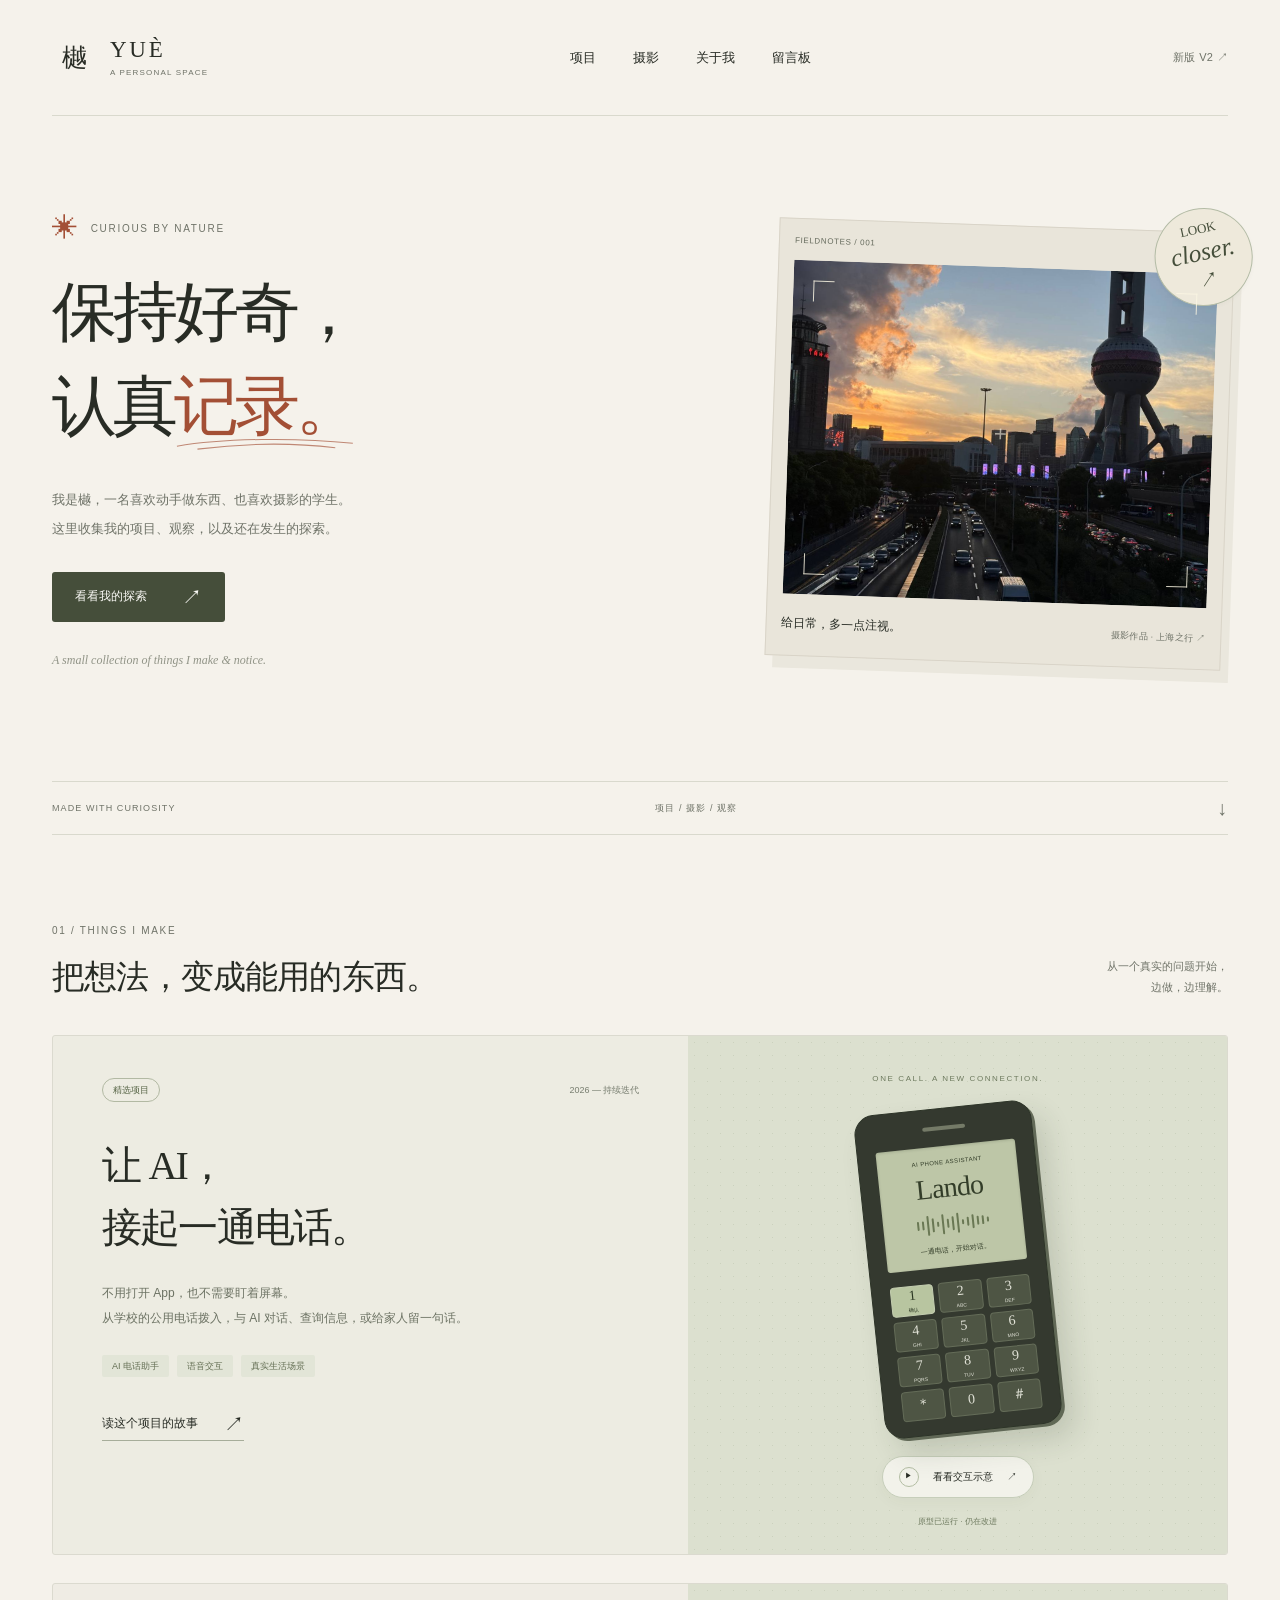
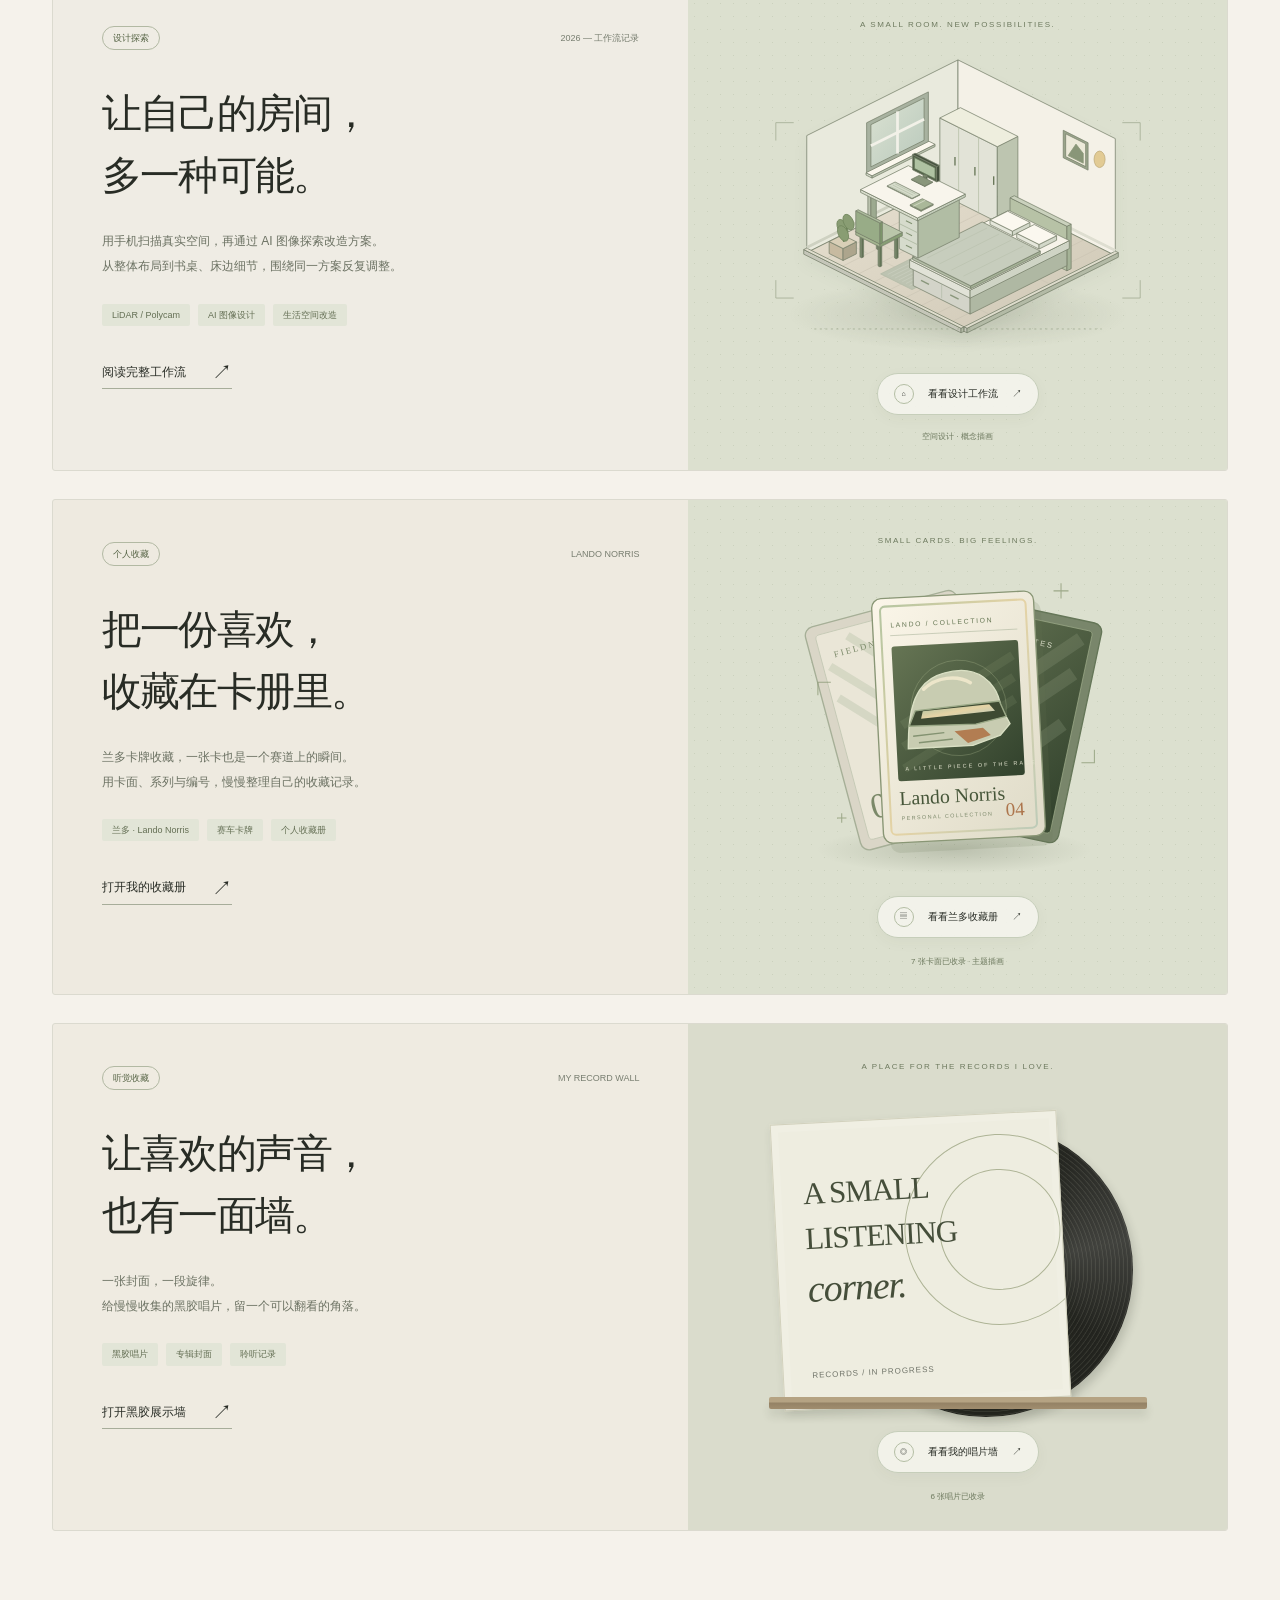
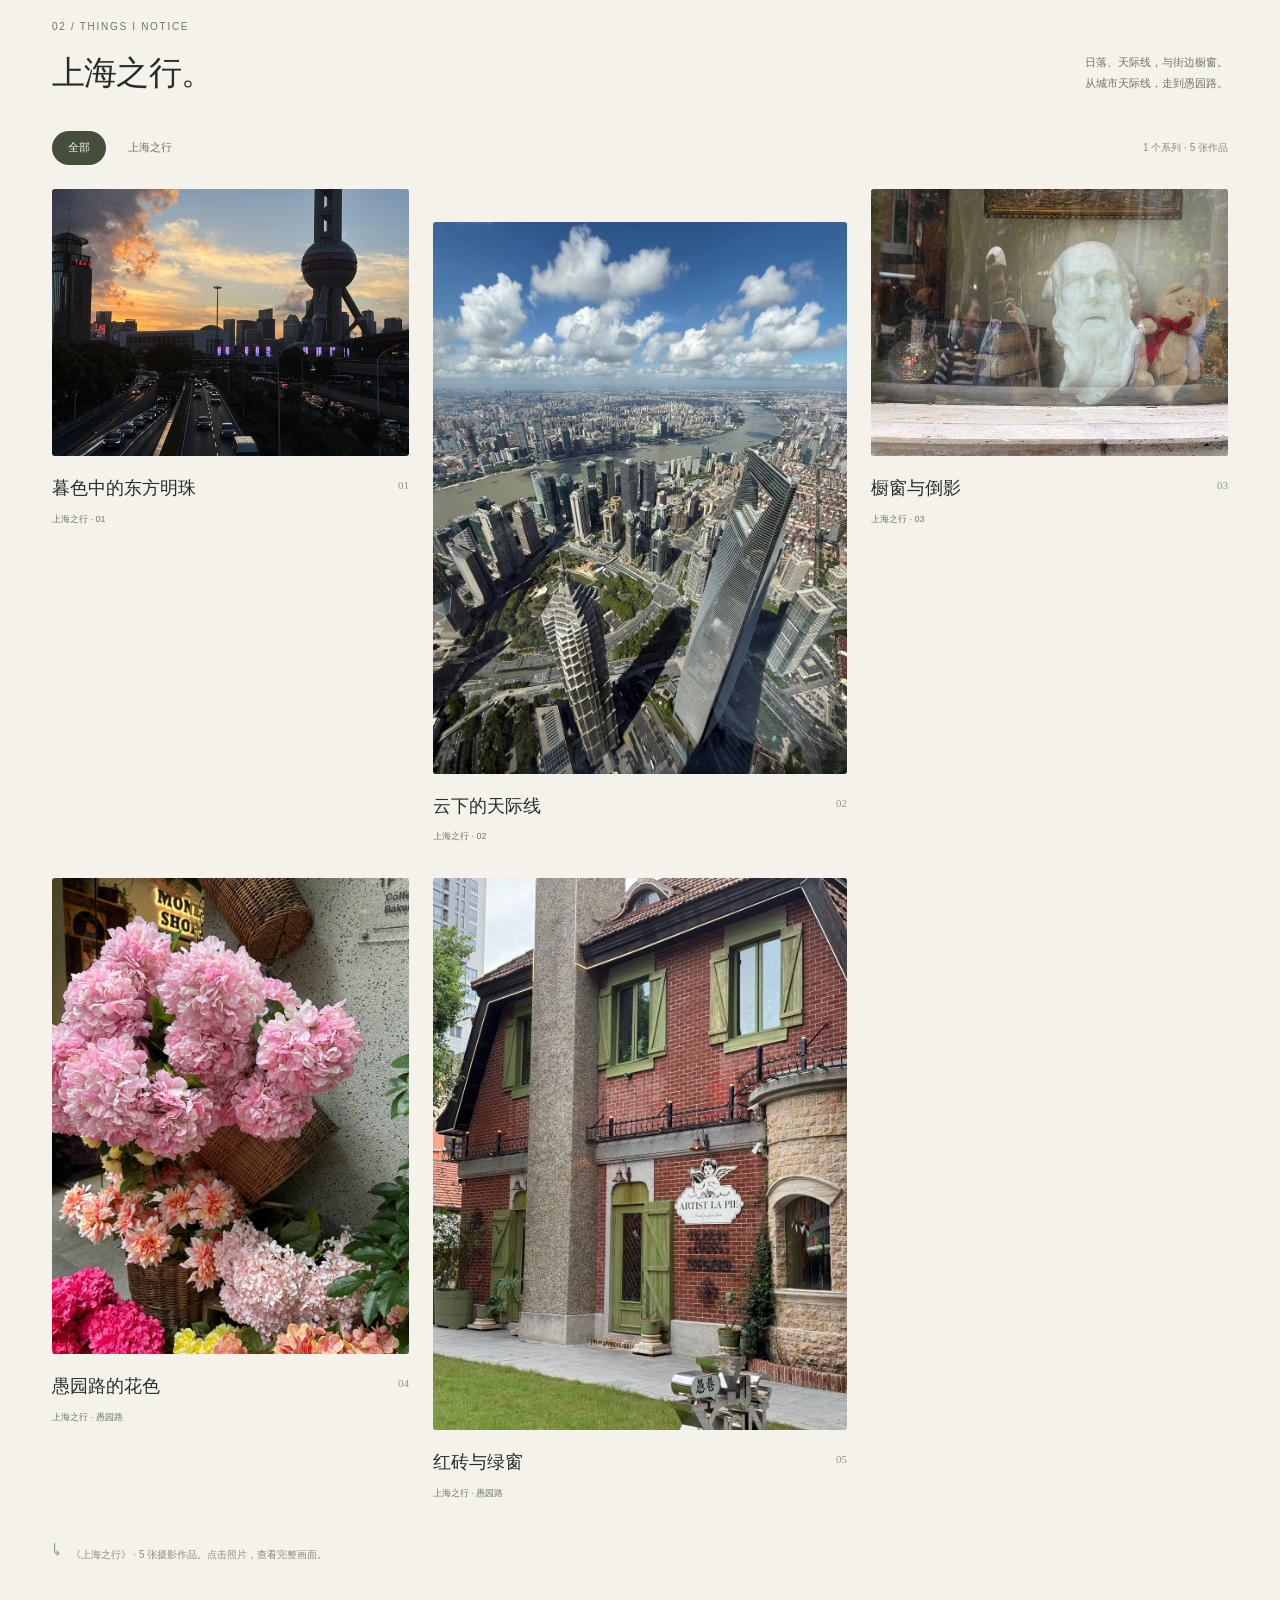
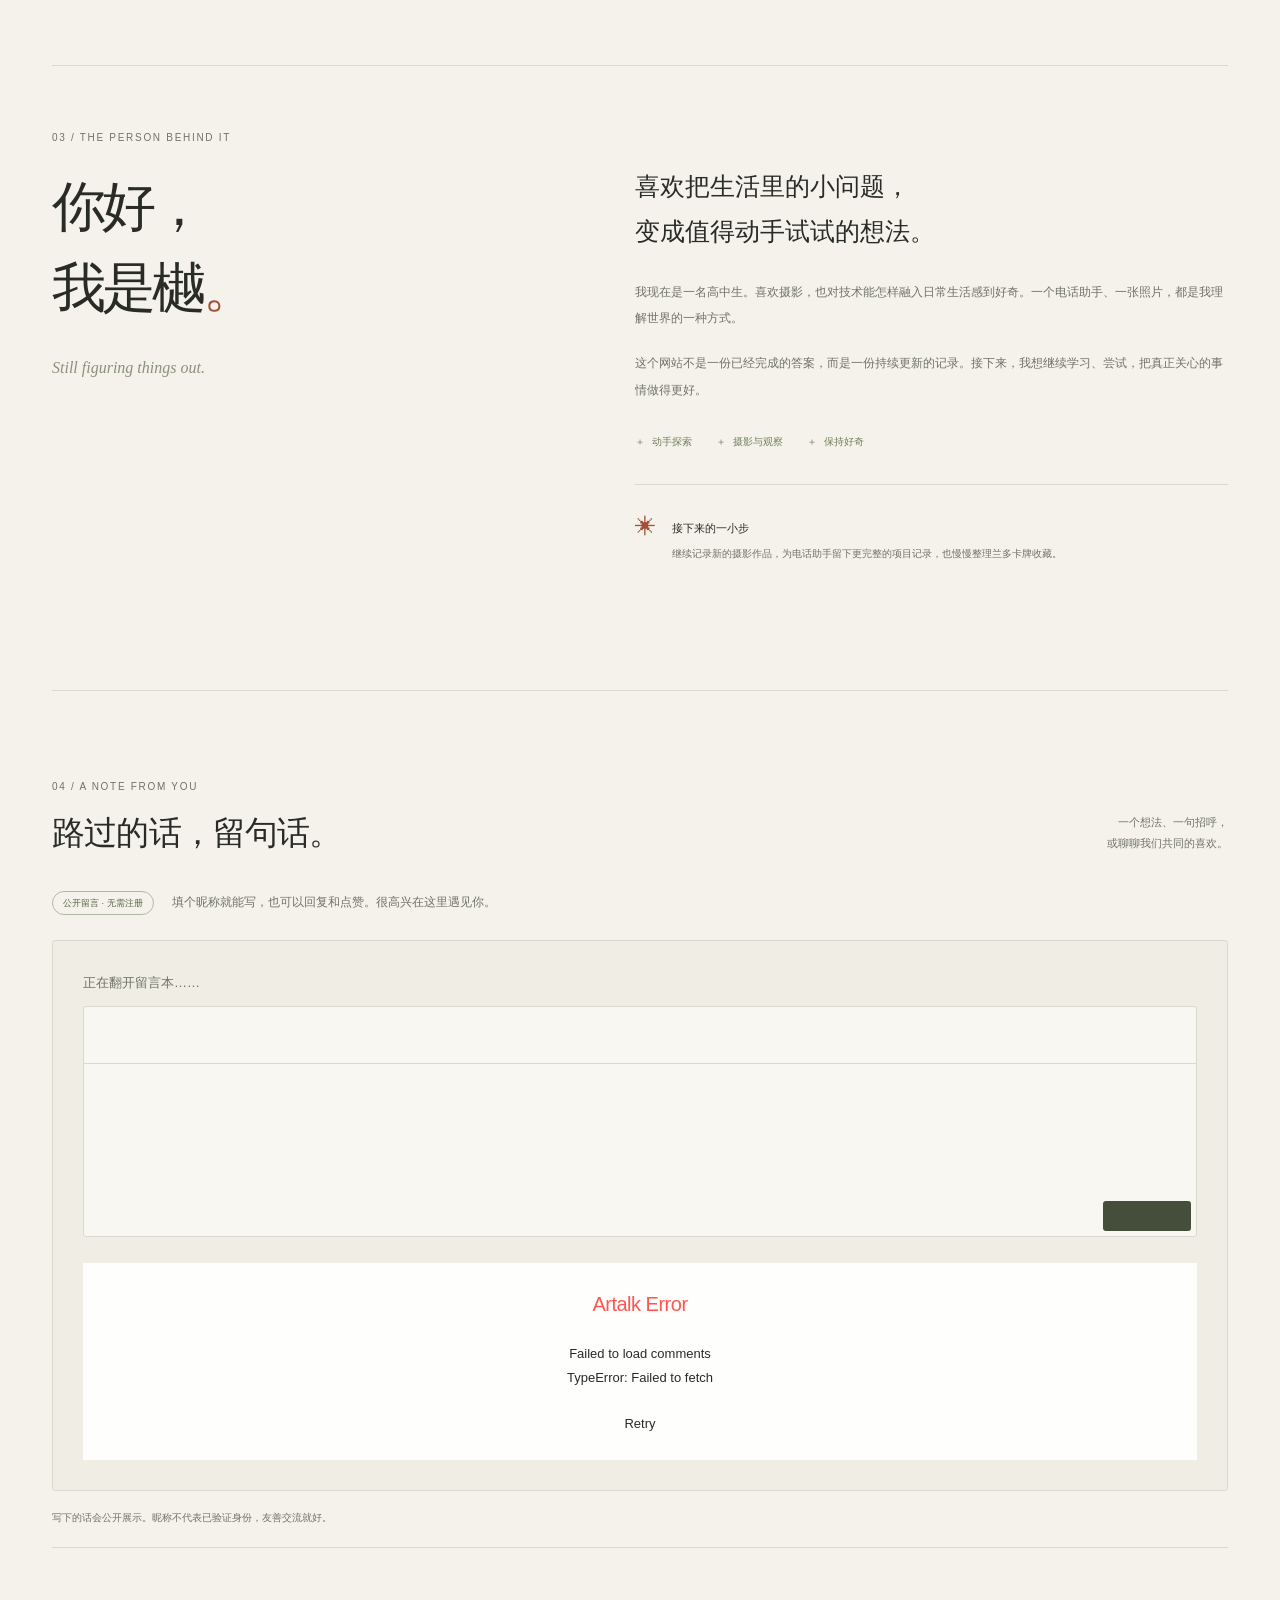
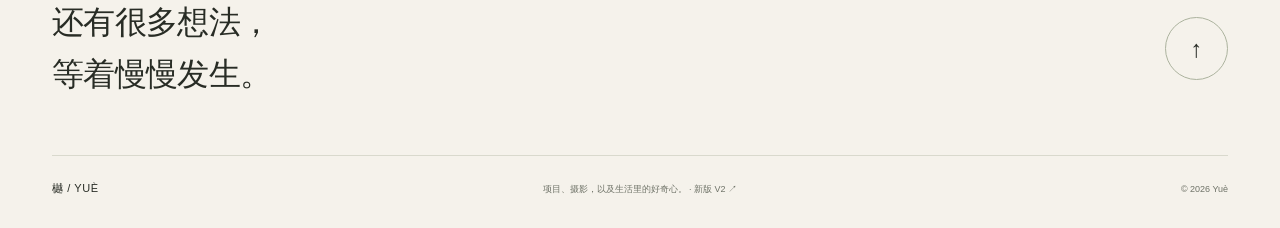
==== commit bd97d396: "Add interactive 3D Lando helmet to V2 and confirm petal record" ====
--- a/index.html
+++ b/index.html
@@ -54,7 +54,7 @@
       </article>
       <article class="project-card vinyl-project" aria-labelledby="vinyl-project-title">
         <div class="project-copy"><div class="project-topline"><span class="pill">听觉收藏</span><span class="project-year">MY RECORD WALL</span></div><h3 id="vinyl-project-title">让喜欢的声音，<br>也有一面墙。</h3><p>一张封面，一段旋律。<br>给慢慢收集的黑胶唱片，留一个可以翻看的角落。</p><div class="tag-list"><span>黑胶唱片</span><span>专辑封面</span><span>聆听记录</span></div><a class="text-link" href="vinyl-wall.html">打开黑胶展示墙 <span aria-hidden="true">↗</span></a></div>
-        <div class="vinyl-scene"><span class="scene-note">A PLACE FOR THE RECORDS I LOVE.</span><div class="vinyl-cover-study" aria-hidden="true"><span class="vinyl-disc"></span><span class="vinyl-sleeve"><span class="sleeve-orbit"></span><span class="sleeve-caption">A SMALL<br>LISTENING<br><em>corner.</em></span><span class="sleeve-label">RECORDS / IN PROGRESS</span></span><span class="vinyl-study-shelf"></span></div><a class="demo-trigger" href="vinyl-wall.html"><span class="play-icon" aria-hidden="true">◎</span> 看看我的唱片墙 <span aria-hidden="true">↗</span></a><span class="scene-bottom">5 张唱片已收录 · 1 张核对中</span></div>
+        <div class="vinyl-scene"><span class="scene-note">A PLACE FOR THE RECORDS I LOVE.</span><div class="vinyl-cover-study" aria-hidden="true"><span class="vinyl-disc"></span><span class="vinyl-sleeve"><span class="sleeve-orbit"></span><span class="sleeve-caption">A SMALL<br>LISTENING<br><em>corner.</em></span><span class="sleeve-label">RECORDS / IN PROGRESS</span></span><span class="vinyl-study-shelf"></span></div><a class="demo-trigger" href="vinyl-wall.html"><span class="play-icon" aria-hidden="true">◎</span> 看看我的唱片墙 <span aria-hidden="true">↗</span></a><span class="scene-bottom">6 张唱片已收录</span></div>
       </article>
     </section>
 
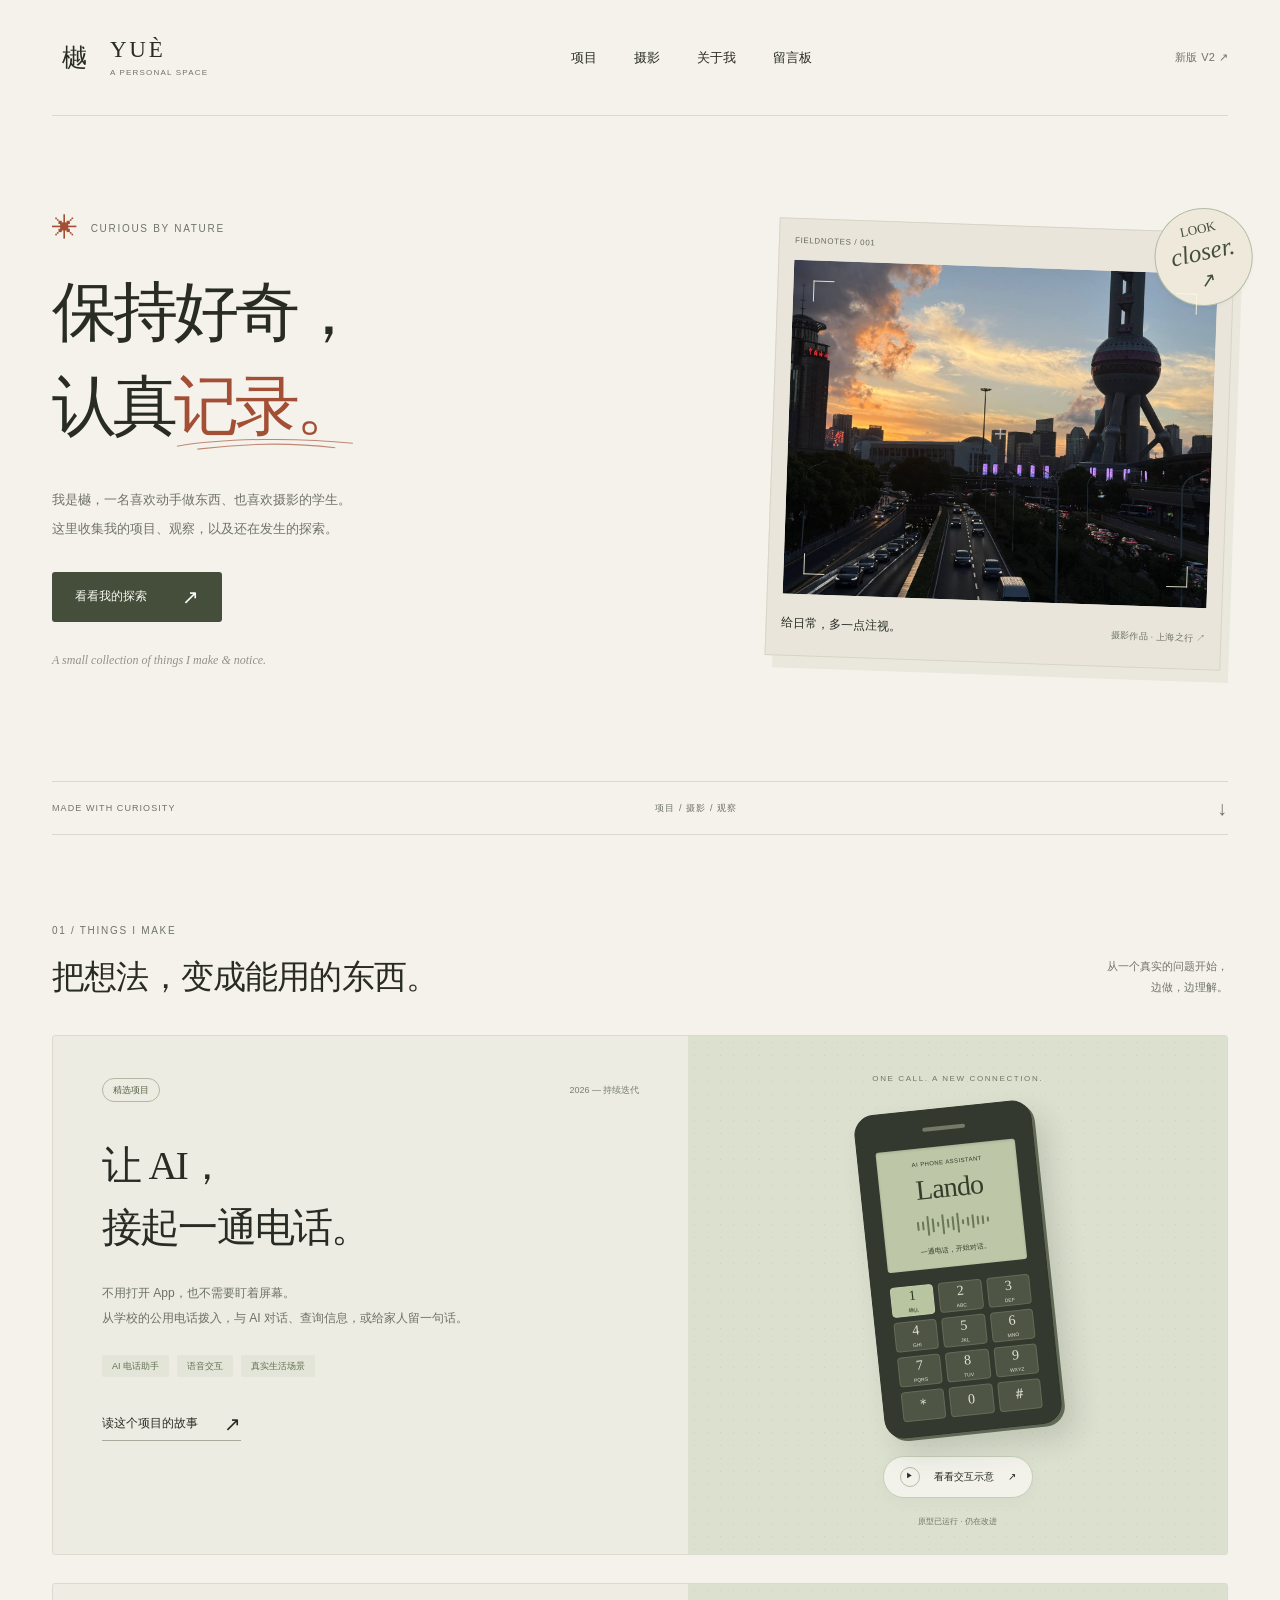
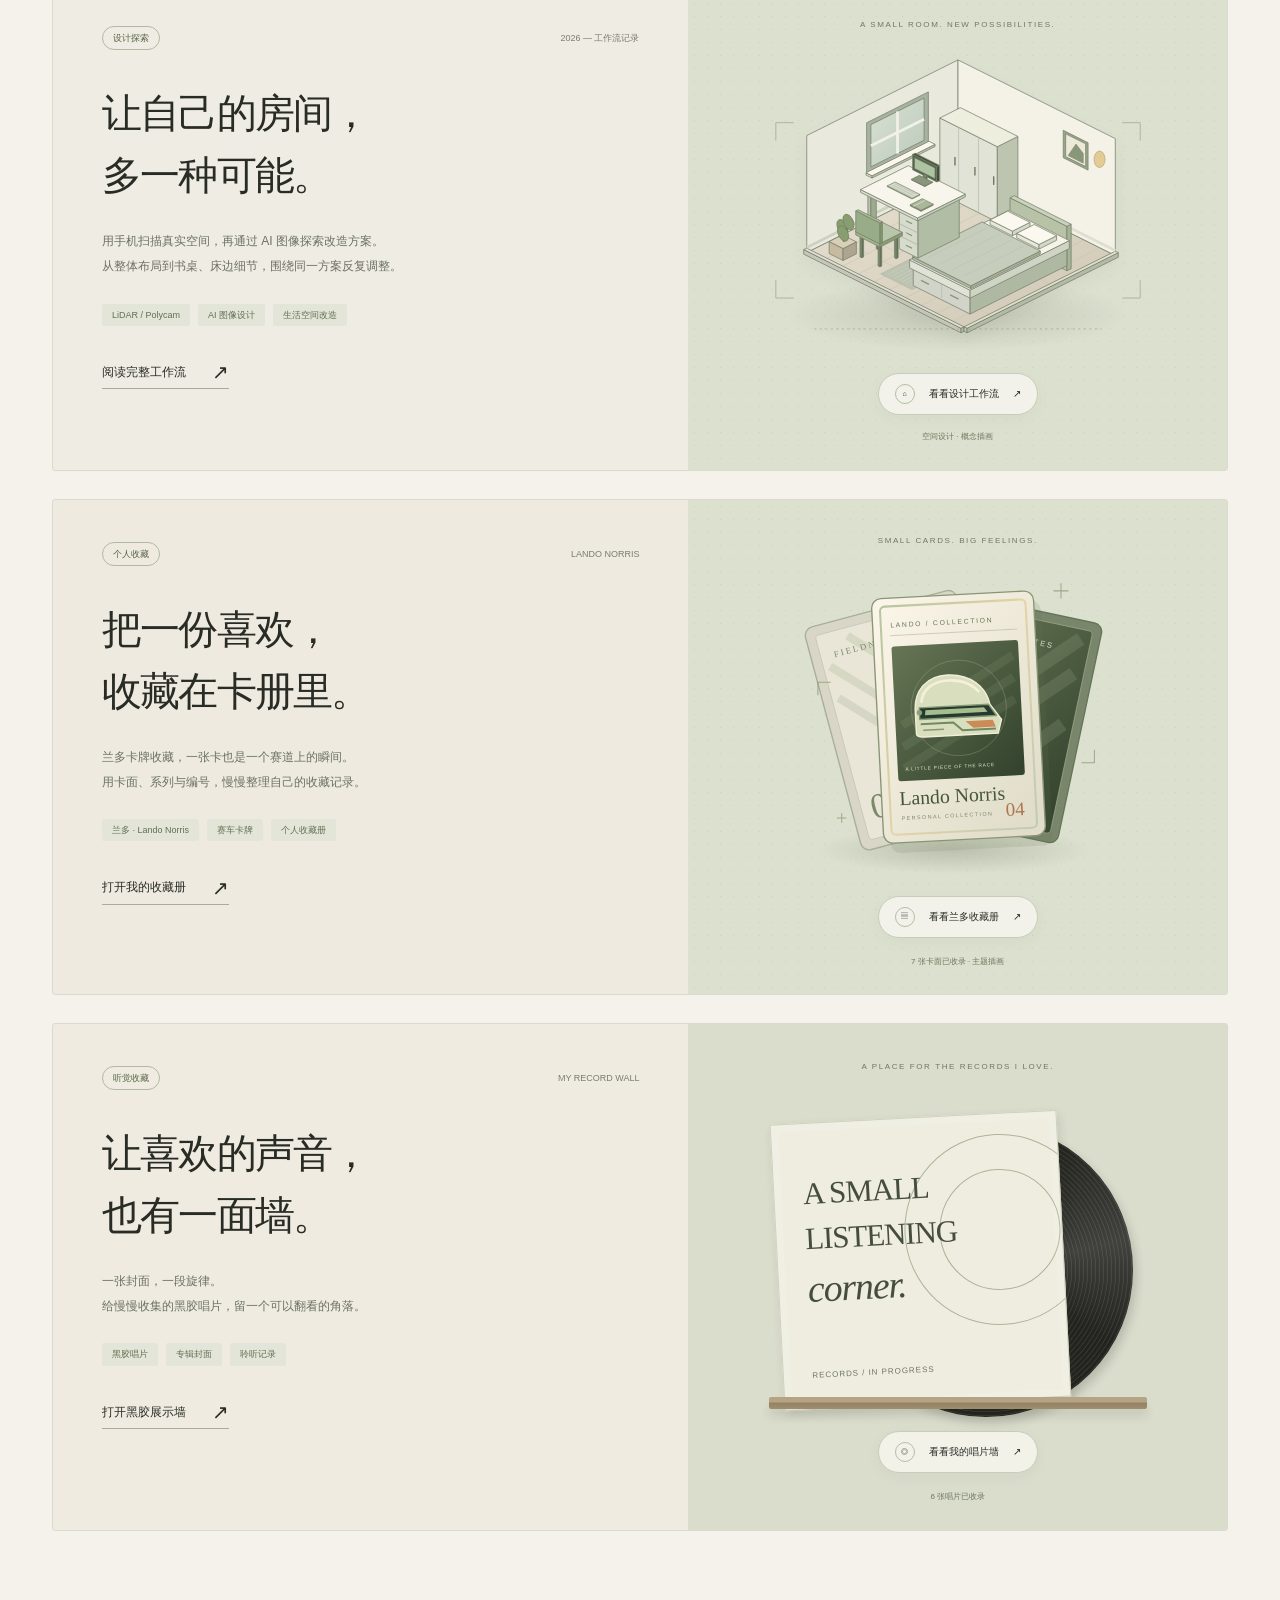
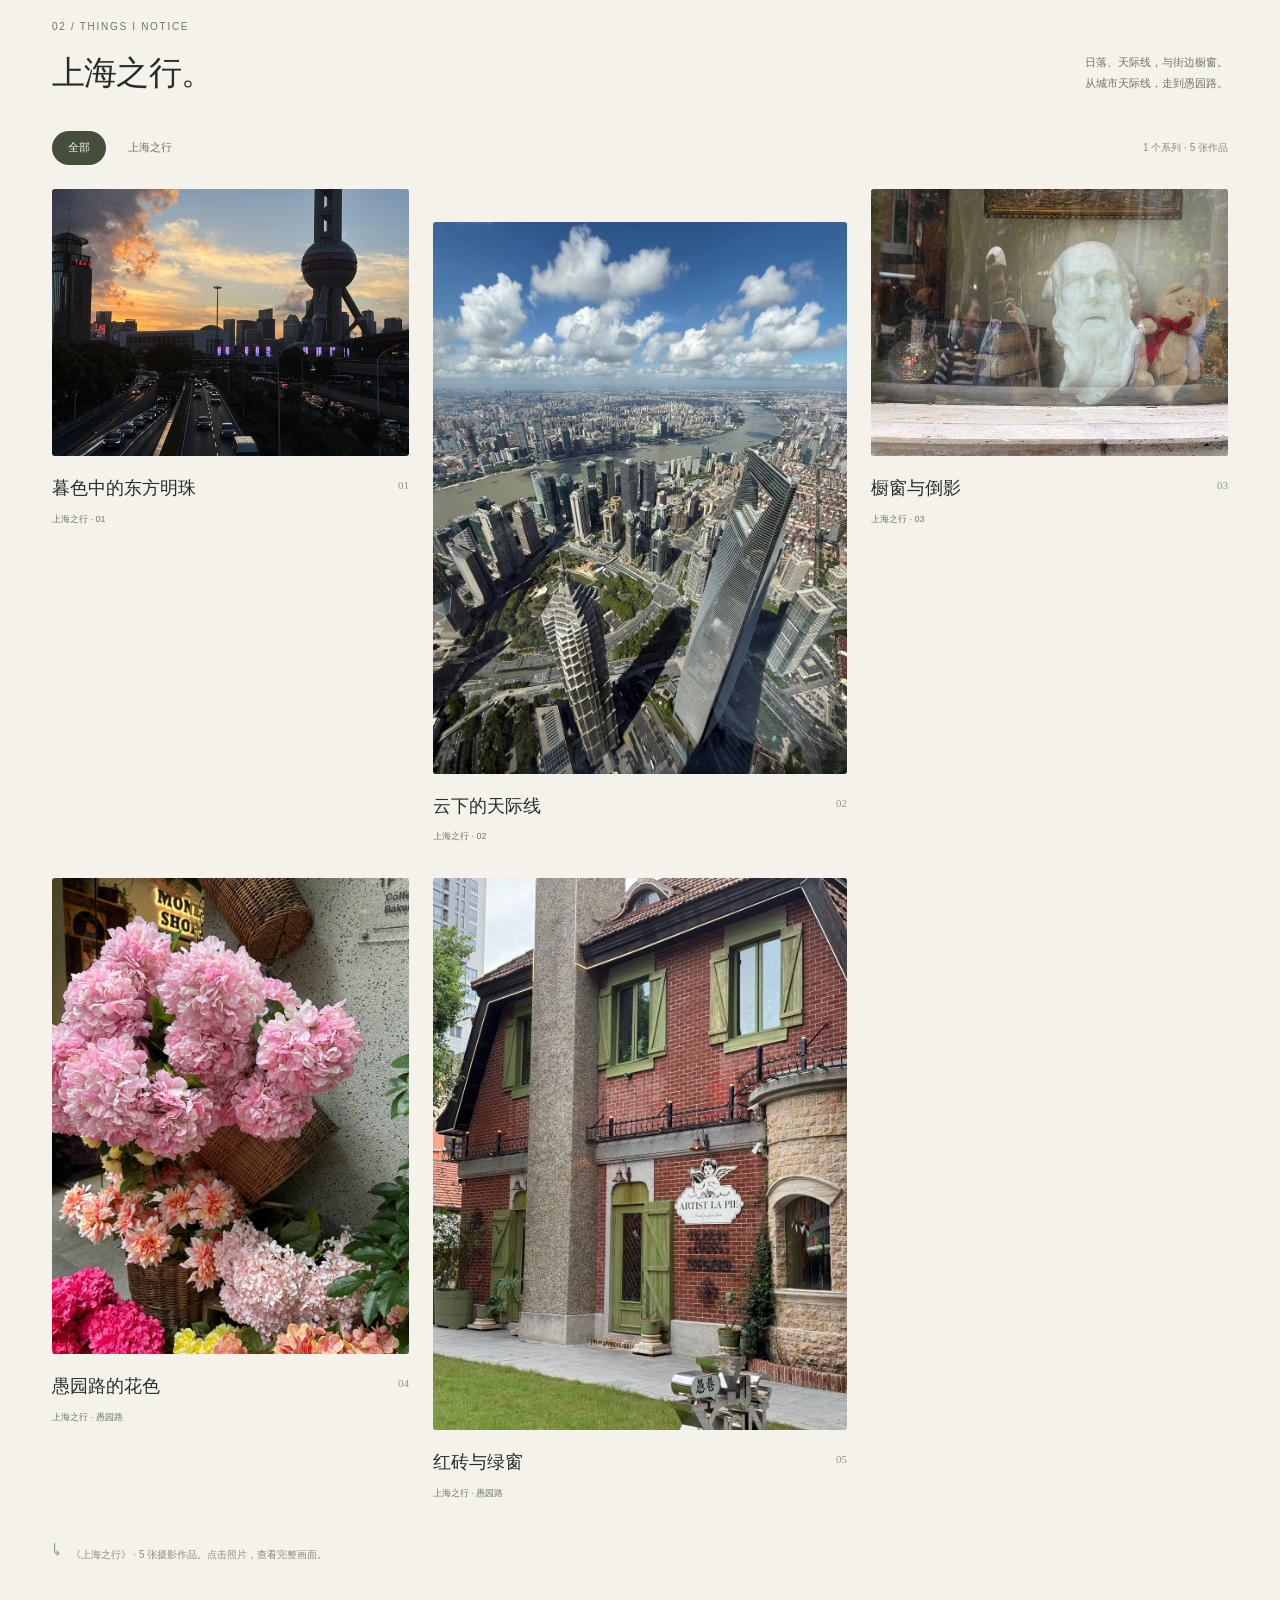
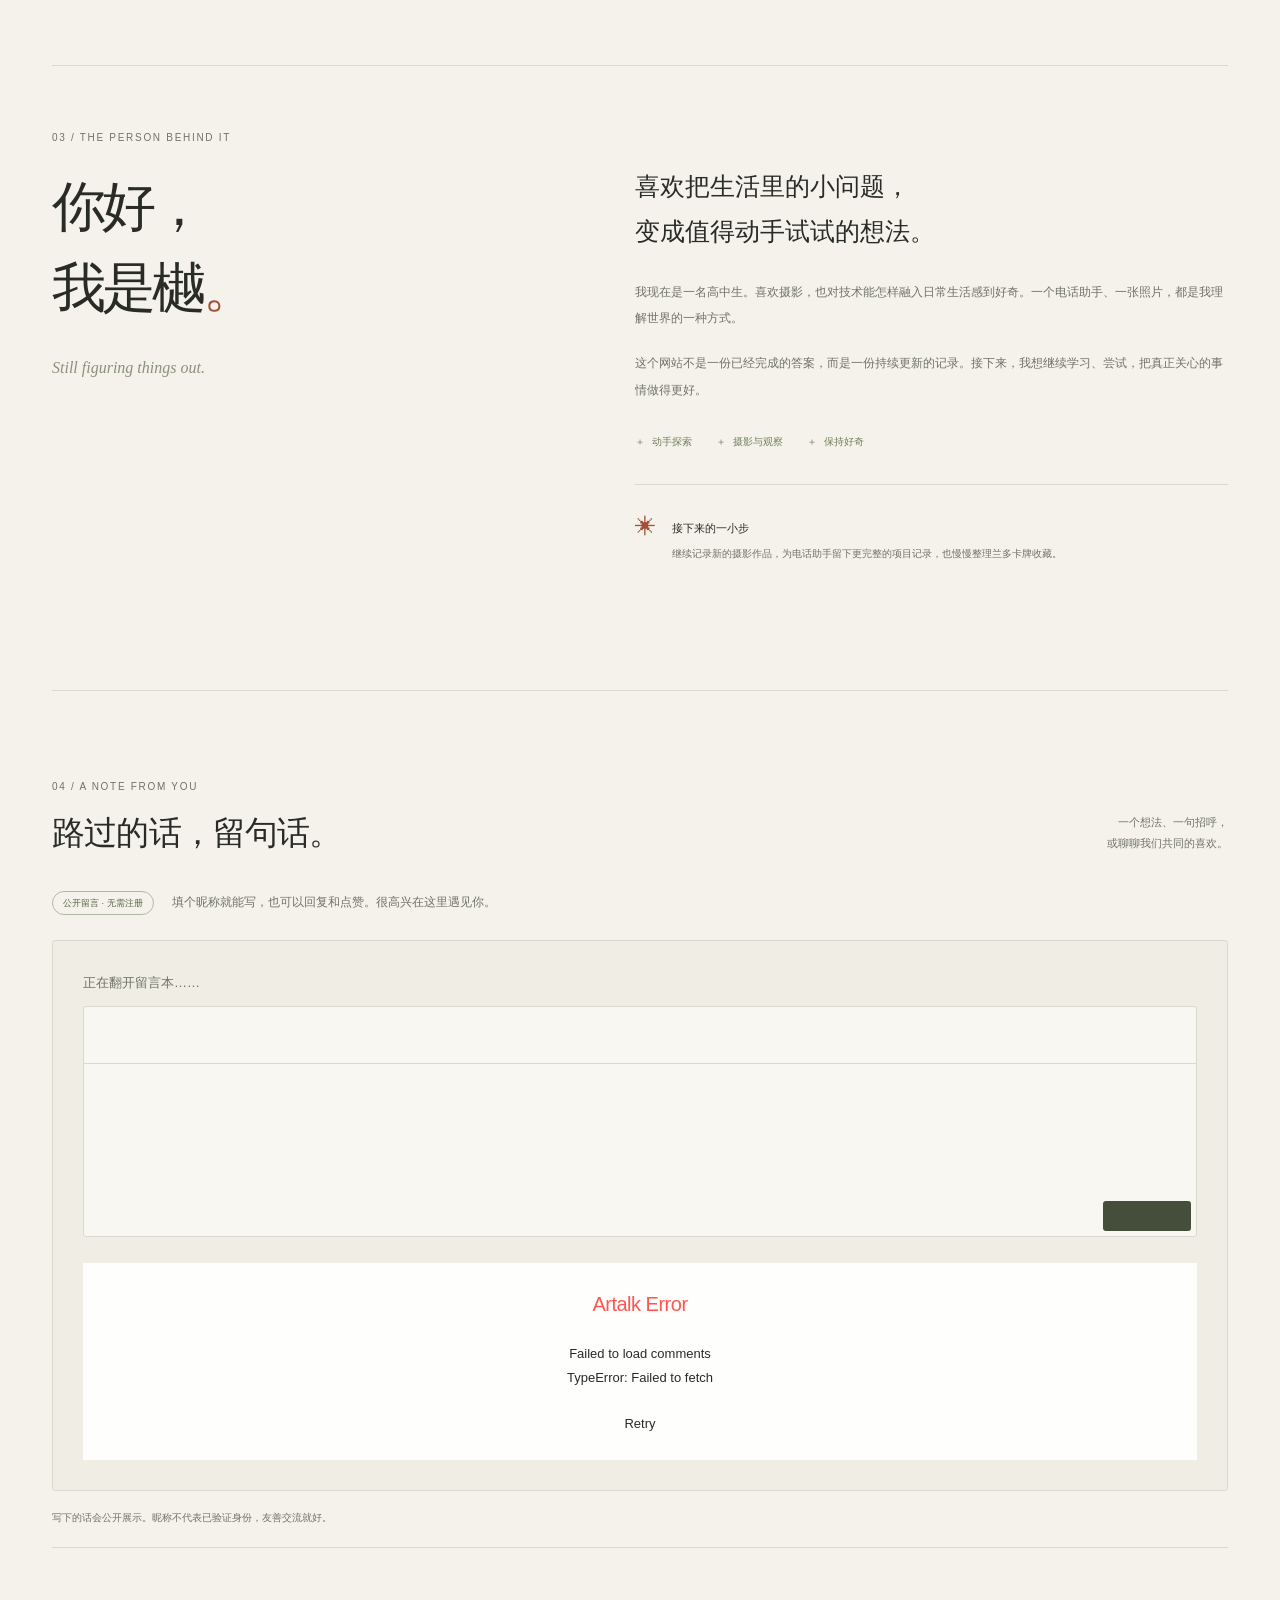
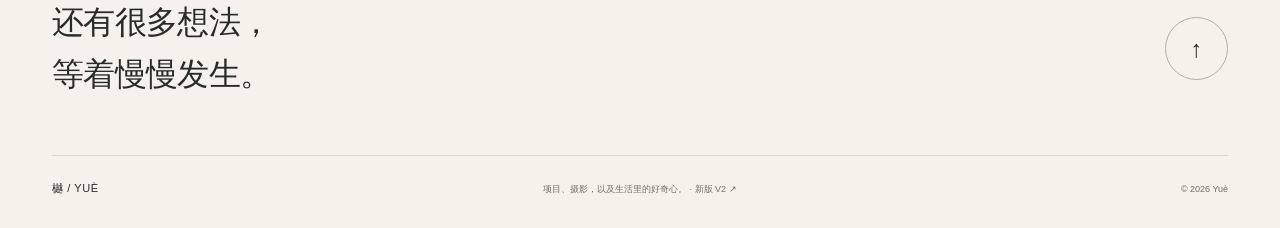
==== commit 4b877145: "Add V1 collection illustrations to V2 and refine helmet drawing" ====
--- a/index.html
+++ b/index.html
@@ -50,7 +50,7 @@
       </article>
       <article class="project-card collection-project" aria-labelledby="collection-project-title">
         <div class="project-copy"><div class="project-topline"><span class="pill">个人收藏</span><span class="project-year">LANDO NORRIS</span></div><h3 id="collection-project-title">把一份喜欢，<br>收藏在卡册里。</h3><p>兰多卡牌收藏，一张卡也是一个赛道上的瞬间。<br>用卡面、系列与编号，慢慢整理自己的收藏记录。</p><div class="tag-list"><span>兰多 · Lando Norris</span><span>赛车卡牌</span><span>个人收藏册</span></div><a class="text-link" href="lando-collection.html">打开我的收藏册 <span aria-hidden="true">↗</span></a></div>
-        <div class="collection-scene"><span class="scene-note">SMALL CARDS. BIG FEELINGS.</span><img class="collection-illustration" src="assets/card-study.svg" alt="原创兰多收藏主题插画：三张交叠的赛车卡牌与抽象头盔，不是实体卡实拍" width="580" height="500"><a class="demo-trigger" href="lando-collection.html"><span class="play-icon" aria-hidden="true">▤</span> 看看兰多收藏册 <span aria-hidden="true">↗</span></a><span class="scene-bottom">7 张卡面已收录 · 主题插画</span></div>
+        <div class="collection-scene"><span class="scene-note">SMALL CARDS. BIG FEELINGS.</span><img class="collection-illustration" src="assets/card-study.svg?v=clean-20261002" alt="原创兰多收藏主题插画：三张交叠的赛车卡牌与抽象头盔，不是实体卡实拍" width="580" height="500"><a class="demo-trigger" href="lando-collection.html"><span class="play-icon" aria-hidden="true">▤</span> 看看兰多收藏册 <span aria-hidden="true">↗</span></a><span class="scene-bottom">7 张卡面已收录 · 主题插画</span></div>
       </article>
       <article class="project-card vinyl-project" aria-labelledby="vinyl-project-title">
         <div class="project-copy"><div class="project-topline"><span class="pill">听觉收藏</span><span class="project-year">MY RECORD WALL</span></div><h3 id="vinyl-project-title">让喜欢的声音，<br>也有一面墙。</h3><p>一张封面，一段旋律。<br>给慢慢收集的黑胶唱片，留一个可以翻看的角落。</p><div class="tag-list"><span>黑胶唱片</span><span>专辑封面</span><span>聆听记录</span></div><a class="text-link" href="vinyl-wall.html">打开黑胶展示墙 <span aria-hidden="true">↗</span></a></div>
